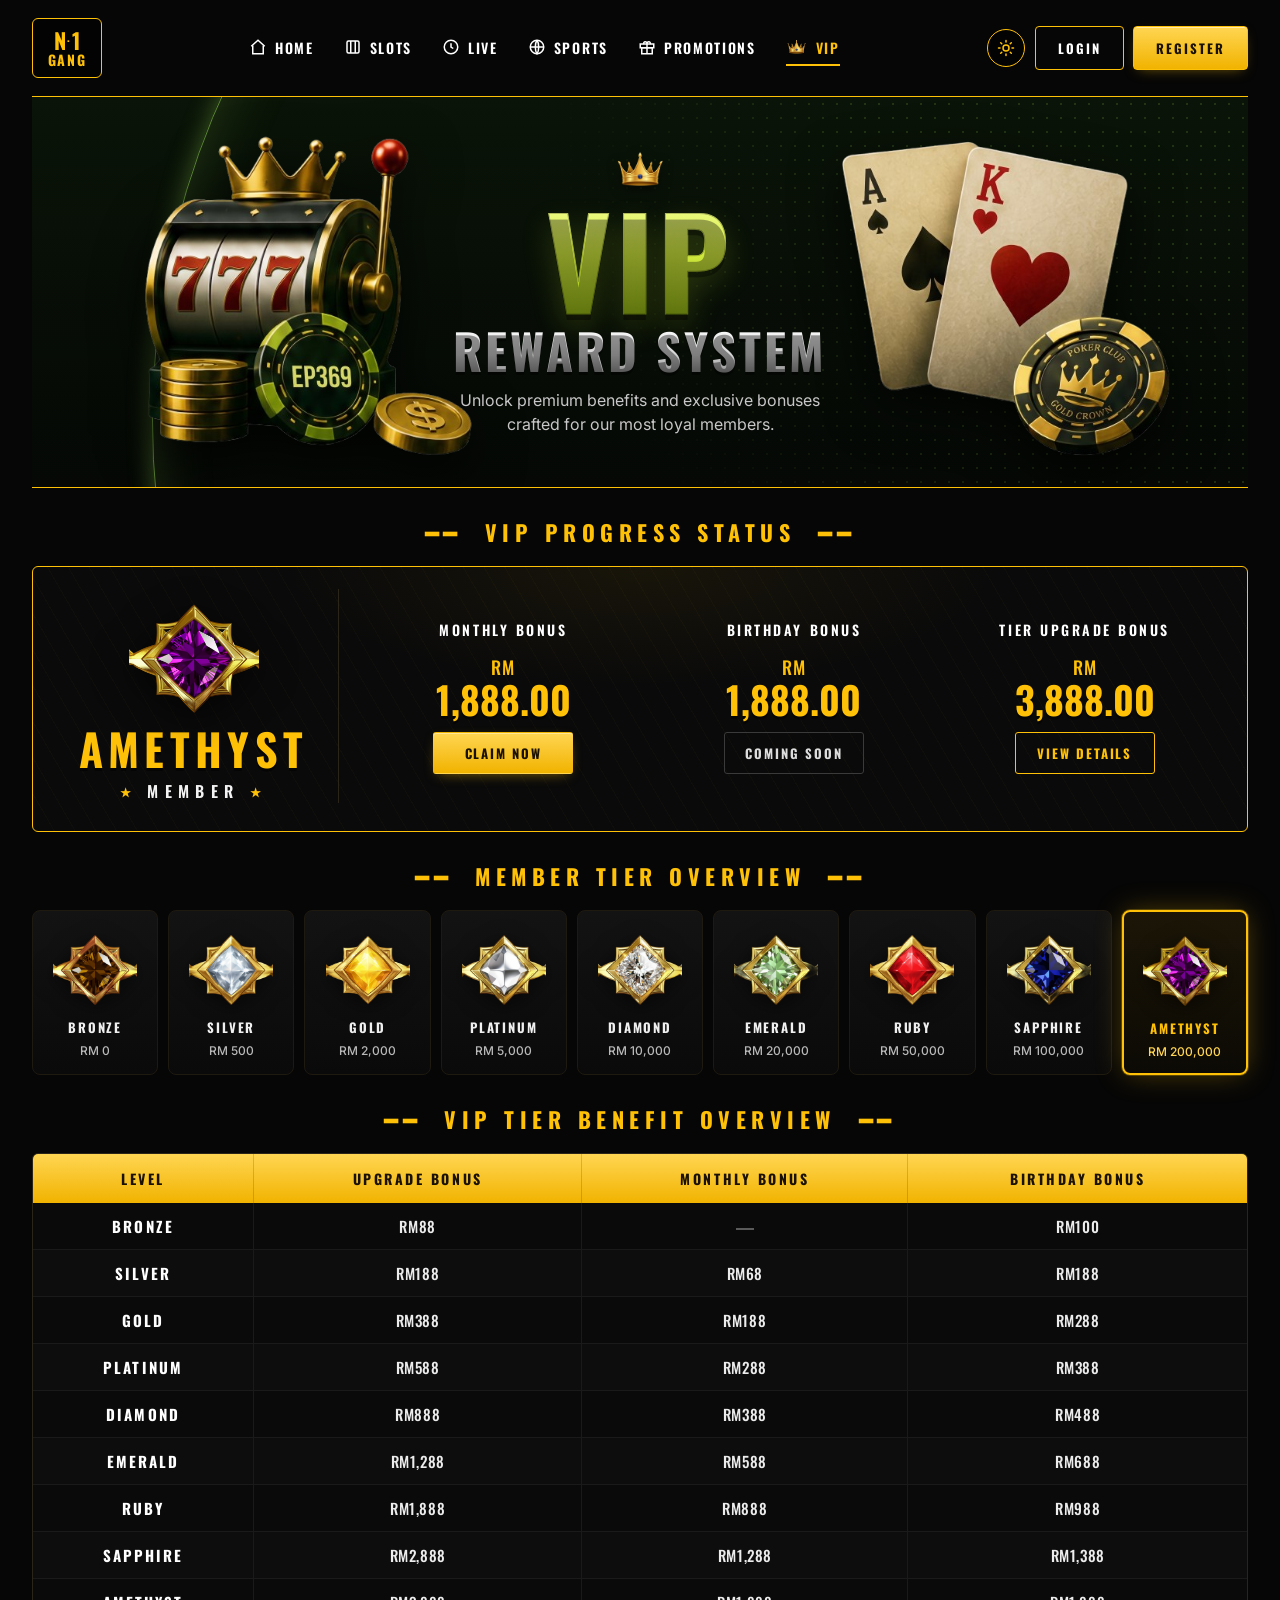
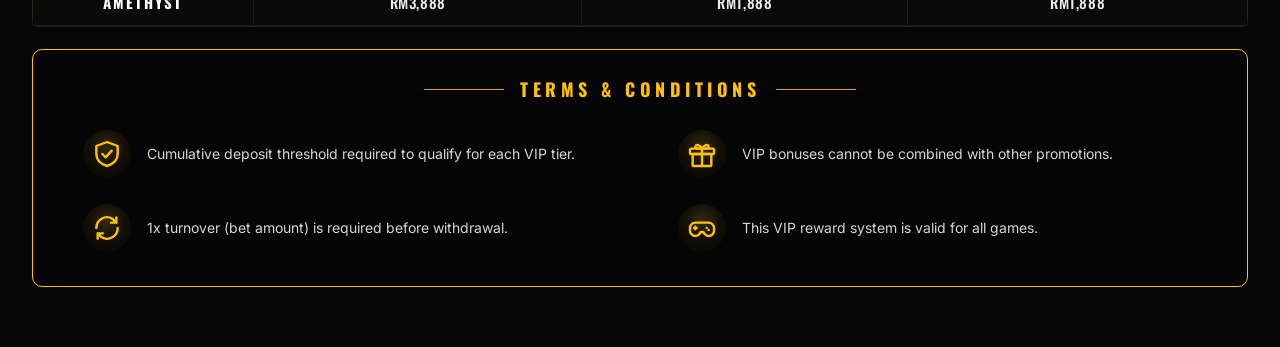
==== vip reward/VIP Reward v2.html @ 54c1431a "Add main wallet page with theme switcher and user interface - Created mainpage.html with structure f" ====
<!DOCTYPE html>
<html lang="en">

<head>
  <meta charset="UTF-8" />
  <meta name="viewport" content="width=device-width, initial-scale=1" />
  <title>N-1 GANG — VIP Reward System</title>
  <link rel="preconnect" href="https://fonts.googleapis.com" />
  <link rel="preconnect" href="https://fonts.gstatic.com" crossorigin />
  <link
    href="https://fonts.googleapis.com/css2?family=Oswald:wght@400;500;600;700&family=Inter:wght@400;500;600;700&family=Russo+One&display=swap"
    rel="stylesheet" />
  <link rel="stylesheet" href="style-v2.css" />
</head>

<body>
  <div class="wrap">

    <!-- ============== TOP BAR ============== -->
    <header class="topbar">
      <div class="logo">
        <div class="top">N<sup>.</sup>1</div>
        <div class="bot">GANG</div>
      </div>

      <nav class="nav">
        <a href="#"><svg viewBox="0 0 24 24" fill="none" stroke="currentColor" stroke-width="2">
            <path d="M3 11 L12 3 L21 11" />
            <path d="M5 10 V21 H19 V10" />
          </svg>HOME</a>
        <a href="#"><svg viewBox="0 0 24 24" fill="none" stroke="currentColor" stroke-width="2">
            <rect x="4" y="4" width="16" height="16" rx="2" />
            <path d="M9 4 V20 M15 4 V20" />
          </svg>SLOTS</a>
        <a href="#"><svg viewBox="0 0 24 24" fill="none" stroke="currentColor" stroke-width="2">
            <circle cx="12" cy="12" r="9" />
            <path d="M12 7 V12 L15 14" />
          </svg>LIVE</a>
        <a href="#"><svg viewBox="0 0 24 24" fill="none" stroke="currentColor" stroke-width="2">
            <circle cx="12" cy="12" r="9" />
            <path d="M3 12 H21 M12 3 C15 7 15 17 12 21 C9 17 9 7 12 3" />
          </svg>SPORTS</a>
        <a href="#"><svg viewBox="0 0 24 24" fill="none" stroke="currentColor" stroke-width="2">
            <rect x="3" y="8" width="18" height="5" />
            <rect x="5" y="13" width="14" height="8" />
            <path d="M12 8 V21 M8 8 C6 5 12 3 12 8 C12 3 18 5 16 8" />
          </svg>PROMOTIONS</a>
        <a href="#" class="active"><img class="nav-crown" src="assets/Crown.png" alt="" />VIP</a>
      </nav>

      <div class="top-actions">
        <button class="theme-toggle" id="themeToggle" aria-label="Toggle theme" title="Toggle theme">
          <svg class="icon-sun" viewBox="0 0 24 24" fill="none" stroke="currentColor" stroke-width="2"
            stroke-linecap="round" stroke-linejoin="round">
            <circle cx="12" cy="12" r="4" />
            <path
              d="M12 2v2M12 20v2M4.93 4.93l1.41 1.41M17.66 17.66l1.41 1.41M2 12h2M20 12h2M4.93 19.07l1.41-1.41M17.66 6.34l1.41-1.41" />
          </svg>
          <svg class="icon-moon" viewBox="0 0 24 24" fill="none" stroke="currentColor" stroke-width="2"
            stroke-linecap="round" stroke-linejoin="round">
            <path d="M21 12.79A9 9 0 1 1 11.21 3 7 7 0 0 0 21 12.79z" />
          </svg>
        </button>
        <button class="btn btn-outline">LOGIN</button>
        <button class="btn btn-primary">REGISTER</button>
      </div>
    </header>

    <!-- ============== HERO ============== -->
    <section class="hero">
      <div class="hero-inner">
        <!-- LEFT ART: slot machine -->
        <div class="hero-art-left">
          <img src="assets/BG-Cover.png" alt="Slot machine with crown, chips and coins" />
        </div>

        <!-- CENTER TITLE -->
        <div class="hero-center">
          <img class="crown-emblem" src="assets/Crown.png" alt="" />
          <div class="vip-title">
            <span class="vip">VIP</span>
            <span class="rs">REWARD&nbsp;SYSTEM</span>
          </div>
          <div class="tagline">Unlock premium benefits and exclusive bonuses<br />crafted for our most loyal members.
          </div>
        </div>

        <!-- RIGHT ART: playing cards + poker chip -->
        <div class="hero-art-right">
          <img src="assets/Cards.png" alt="Ace and King playing cards with poker chip" />
        </div>
      </div>
    </section>

    <!-- ============== VIP PROGRESS STATUS ============== -->
    <div class="section-banner">━━&nbsp; VIP PROGRESS STATUS &nbsp;━━</div>

    <section class="progress-panel">
      <div class="progress-grid">
        <div class="royal-block">
          <img class="rank-emblem" src="assets/ranks/rank/Amethyst.png" alt="Amethyst rank" />
          <div class="royal-text">AMETHYST</div>
          <div class="royal-sub">MEMBER</div>
        </div>

        <div class="bonuses">
          <div class="bonus">
            <div class="bonus-label">MONTHLY BONUS</div>
            <div class="bonus-rm">RM</div>
            <div class="bonus-amt">1,888.00</div>
            <button class="bonus-action primary" data-bonus="monthly">CLAIM NOW</button>
          </div>
          <div class="bonus">
            <div class="bonus-label">BIRTHDAY BONUS</div>
            <div class="bonus-rm">RM</div>
            <div class="bonus-amt">1,888.00</div>
            <button class="bonus-action ghost" data-bonus="birthday" disabled>COMING SOON</button>
          </div>
          <div class="bonus">
            <div class="bonus-label">TIER UPGRADE BONUS</div>
            <div class="bonus-rm">RM</div>
            <div class="bonus-amt">3,888.00</div>
            <button class="bonus-action outline" data-bonus="upgrade">VIEW DETAILS</button>
          </div>
        </div>
      </div>
    </section>

    <!-- ============== MEMBER TIER OVERVIEW ============== -->
    <div class="section-banner">━━&nbsp; MEMBER TIER OVERVIEW &nbsp;━━</div>

    <section class="tiers">
      <div class="tier">
        <div class="tier-media">
          <img class="rank-img" src="assets/ranks/rank/Bronze.png" alt="" />
          <img class="level-img" src="assets/ranks/vip-level-1.png" alt="" />
        </div>
        <div class="name">BRONZE</div>
        <div class="deposit">RM 0</div>
      </div>
      <div class="tier">
        <div class="tier-media">
          <img class="rank-img" src="assets/ranks/rank/Silver.png" alt="" />
          <img class="level-img" src="assets/ranks/vip-level-2.png" alt="" />
        </div>
        <div class="name">SILVER</div>
        <div class="deposit">RM 500</div>
      </div>
      <div class="tier">
        <div class="tier-media">
          <img class="rank-img" src="assets/ranks/rank/Gold.png" alt="" />
          <img class="level-img" src="assets/ranks/vip-level-3.png" alt="" />
        </div>
        <div class="name">GOLD</div>
        <div class="deposit">RM 2,000</div>
      </div>
      <div class="tier">
        <div class="tier-media">
          <img class="rank-img" src="assets/ranks/rank/Platinum.png" alt="" />
          <img class="level-img" src="assets/ranks/vip-level-4.png" alt="" />
        </div>
        <div class="name">PLATINUM</div>
        <div class="deposit">RM 5,000</div>
      </div>
      <div class="tier">
        <div class="tier-media">
          <img class="rank-img" src="assets/ranks/rank/Diamond.png" alt="" />
          <img class="level-img" src="assets/ranks/vip-level-5.png" alt="" />
        </div>
        <div class="name">DIAMOND</div>
        <div class="deposit">RM 10,000</div>
      </div>
      <div class="tier">
        <div class="tier-media">
          <img class="rank-img" src="assets/ranks/rank/Emarald.png" alt="" />
          <img class="level-img" src="assets/ranks/vip-level-6.png" alt="" />
        </div>
        <div class="name">EMERALD</div>
        <div class="deposit">RM 20,000</div>
      </div>
      <div class="tier">
        <div class="tier-media">
          <img class="rank-img" src="assets/ranks/rank/Ruby.png" alt="" />
          <img class="level-img" src="assets/ranks/vip-level-7.png" alt="" />
        </div>
        <div class="name">RUBY</div>
        <div class="deposit">RM 50,000</div>
      </div>
      <div class="tier">
        <div class="tier-media">
          <img class="rank-img" src="assets/ranks/rank/Sapphire.png" alt="" />
          <img class="level-img" src="assets/ranks/vip-level-8.png" alt="" />
        </div>
        <div class="name">SAPPHIRE</div>
        <div class="deposit">RM 100,000</div>
      </div>
      <div class="tier royal">
        <div class="tier-media">
          <img class="rank-img" src="assets/ranks/rank/Amethyst.png" alt="" />
          <img class="level-img" src="assets/ranks/vip-level-9.png" alt="" />
        </div>
        <div class="name">AMETHYST</div>
        <div class="deposit">RM 200,000</div>
      </div>
    </section>

    <!-- ============== TIER BENEFIT OVERVIEW ============== -->
    <div class="section-banner">━━&nbsp; VIP TIER BENEFIT OVERVIEW &nbsp;━━</div>

    <div class="table-wrap">
      <table class="benefit">
        <thead>
          <tr>
            <th>LEVEL</th>
            <th>UPGRADE BONUS</th>
            <th>MONTHLY BONUS</th>
            <th>BIRTHDAY BONUS</th>
          </tr>
        </thead>
        <tbody>
          <tr>
            <td class="lvl">BRONZE</td>
            <td>RM88</td>
            <td><span class="dash"></span></td>
            <td>RM100</td>
          </tr>
          <tr>
            <td class="lvl">SILVER</td>
            <td>RM188</td>
            <td>RM68</td>
            <td>RM188</td>
          </tr>
          <tr>
            <td class="lvl">GOLD</td>
            <td>RM388</td>
            <td>RM188</td>
            <td>RM288</td>
          </tr>
          <tr>
            <td class="lvl">PLATINUM</td>
            <td>RM588</td>
            <td>RM288</td>
            <td>RM388</td>
          </tr>
          <tr>
            <td class="lvl">DIAMOND</td>
            <td>RM888</td>
            <td>RM388</td>
            <td>RM488</td>
          </tr>
          <tr>
            <td class="lvl">EMERALD</td>
            <td>RM1,288</td>
            <td>RM588</td>
            <td>RM688</td>
          </tr>
          <tr>
            <td class="lvl">RUBY</td>
            <td>RM1,888</td>
            <td>RM888</td>
            <td>RM988</td>
          </tr>
          <tr>
            <td class="lvl">SAPPHIRE</td>
            <td>RM2,888</td>
            <td>RM1,288</td>
            <td>RM1,388</td>
          </tr>
          <tr class="royal">
            <td class="lvl">AMETHYST</td>
            <td>RM3,888</td>
            <td>RM1,888</td>
            <td>RM1,888</td>
          </tr>
        </tbody>
      </table>
    </div>

    <!-- ============== TERMS ============== -->
    <section class="terms">
      <div class="terms-title">
        <span class="terms-line"></span>
        <span class="terms-title-text">TERMS &amp; CONDITIONS</span>
        <span class="terms-line"></span>
      </div>
      <div class="terms-grid">
        <div class="term">
          <div class="term-icon">
            <svg viewBox="0 0 24 24" fill="none" stroke="currentColor" stroke-width="1.8" stroke-linecap="round"
              stroke-linejoin="round">
              <path d="M12 3 L20 6 V12 C20 16.5 16.5 19.5 12 21 C7.5 19.5 4 16.5 4 12 V6 Z" />
              <path d="M8.5 12 L11 14.5 L15.5 9.5" />
            </svg>
          </div>
          <div class="txt">Cumulative deposit threshold required to qualify for each VIP tier.</div>
        </div>
        <div class="term">
          <div class="term-icon">
            <svg viewBox="0 0 24 24" fill="none" stroke="currentColor" stroke-width="1.8" stroke-linecap="round"
              stroke-linejoin="round">
              <rect x="3" y="8" width="18" height="4" rx="1" />
              <rect x="5" y="12" width="14" height="9" rx="1" />
              <path d="M12 8 V21" />
              <path d="M12 8 C10.5 5 7.5 4.5 7 6.5 C6.7 8 9 8 12 8" />
              <path d="M12 8 C13.5 5 16.5 4.5 17 6.5 C17.3 8 15 8 12 8" />
            </svg>
          </div>
          <div class="txt">VIP bonuses cannot be combined with other promotions.</div>
        </div>
        <div class="term">
          <div class="term-icon">
            <svg viewBox="0 0 24 24" fill="none" stroke="currentColor" stroke-width="1.8" stroke-linecap="round"
              stroke-linejoin="round">
              <path d="M4 12 A8 8 0 0 1 16 5 L19 8 M19 4 V8 H15" />
              <path d="M20 12 A8 8 0 0 1 8 19 L5 16 M5 20 V16 H9" />
            </svg>
          </div>
          <div class="txt">1x turnover (bet amount) is required before withdrawal.</div>
        </div>
        <div class="term">
          <div class="term-icon">
            <svg viewBox="0 0 24 24" fill="none" stroke="currentColor" stroke-width="1.8" stroke-linecap="round"
              stroke-linejoin="round">
              <path
                d="M7 8 H17 A4 4 0 0 1 21 12 V14 A4 4 0 0 1 17 18 C15.5 18 14.6 17.3 14 16.5 L13 15 H11 L10 16.5 C9.4 17.3 8.5 18 7 18 A4 4 0 0 1 3 14 V12 A4 4 0 0 1 7 8 Z" />
              <path d="M7 11 V13 M6 12 H8" />
              <circle cx="15.5" cy="12" r="0.9" fill="currentColor" stroke="none" />
              <circle cx="17" cy="13.5" r="0.9" fill="currentColor" stroke="none" />
            </svg>
          </div>
          <div class="txt">This VIP reward system is valid for all games.</div>
        </div>
      </div>
    </section>

  </div>
  <script src="script-v2.js"></script>
</body>

</html>
---- vip reward/style-v2.css ----
:root {
  --bg: #060606;
  --bg-2: #0c0c0c;
  --panel: #0f0f0f;
  --panel-2: #141414;
  --line: #1d1d1d;
  --line-2: #2a2419;
  --muted: #9a9a9a;
  --muted-2: #cfcfcf;
  --text: #f3f3f3;
  --gold: #ffc107;
  --gold-2: #f1b300;
  --gold-deep: #b87b00;
  --gold-soft: #ffd552;
}

* {
  box-sizing: border-box;
}
html,
body {
  margin: 0;
  padding: 0;
  background: var(--bg);
}
body {
  color: var(--text);
  font-family: "Inter", system-ui, sans-serif;
  min-height: 100vh;
}
.wrap {
  max-width: 100%;
  margin: 0 auto;
  padding: 18px 32px 60px;
}

/* ===================== TOP BAR ===================== */
.topbar {
  display: flex;
  align-items: center;
  justify-content: space-between;
  gap: 18px;
  padding-bottom: 18px;
  border-bottom: 1px solid var(--gold);
}
.logo {
  width: 70px;
  height: 60px;
  border: 1.5px solid var(--gold);
  border-radius: 6px;
  display: flex;
  align-items: center;
  justify-content: center;
  flex-direction: column;
  font-family: "Oswald", sans-serif;
  color: var(--gold);
  font-weight: 700;
  line-height: 1;
  background: rgba(0, 0, 0, 0.5);
}
.logo .top {
  font-size: 22px;
  letter-spacing: 0.02em;
}
.logo .top sup {
  font-size: 11px;
  vertical-align: super;
  margin: 0 1px;
  color: var(--gold);
}
.logo .bot {
  font-size: 14px;
  letter-spacing: 0.12em;
  margin-top: 2px;
}

.nav {
  display: flex;
  gap: 30px;
  align-items: center;
  flex: 1;
  justify-content: center;
}
.nav a {
  display: flex;
  align-items: center;
  gap: 8px;
  color: #fff;
  font-family: "Oswald", sans-serif;
  font-weight: 600;
  font-size: 14px;
  letter-spacing: 0.12em;
  text-decoration: none;
  padding: 6px 0;
  border-bottom: 2px solid transparent;
  transition:
    color 0.15s ease,
    border-color 0.15s ease;
}
.nav a:hover {
  color: var(--gold);
}
.nav a.active {
  color: var(--gold);
  border-bottom-color: var(--gold);
}
.nav a svg {
  width: 18px;
  height: 18px;
}
.nav a .nav-crown {
  width: 22px;
  height: 18px;
  object-fit: contain;
  display: block;
}

.top-actions {
  display: flex;
  gap: 10px;
  align-items: center;
}

/* ===================== THEME TOGGLE ===================== */
.theme-toggle {
  width: 38px;
  height: 38px;
  border-radius: 50%;
  border: 1.5px solid var(--gold);
  background: rgba(0, 0, 0, 0.5);
  color: var(--gold);
  display: inline-flex;
  align-items: center;
  justify-content: center;
  cursor: pointer;
  padding: 0;
  transition:
    background 0.15s ease,
    color 0.15s ease,
    transform 0.15s ease,
    border-color 0.15s ease;
}
.theme-toggle:hover {
  transform: translateY(-1px);
  background: rgba(255, 193, 7, 0.08);
}
.theme-toggle svg {
  width: 18px;
  height: 18px;
  display: block;
}
.theme-toggle .icon-sun {
  display: block;
}
.theme-toggle .icon-moon {
  display: none;
}
[data-theme="light"] .theme-toggle .icon-sun {
  display: none;
}
[data-theme="light"] .theme-toggle .icon-moon {
  display: block;
}
.btn {
  font-family: "Oswald", sans-serif;
  font-weight: 700;
  font-size: 13px;
  letter-spacing: 0.15em;
  padding: 11px 22px;
  border-radius: 4px;
  cursor: pointer;
  border: 1.5px solid var(--gold);
  transition:
    transform 0.15s ease,
    background 0.15s ease;
}
.btn-outline {
  background: transparent;
  color: #fff;
}
.btn-outline:hover {
  background: rgba(255, 193, 7, 0.08);
}
.btn-primary {
  background: linear-gradient(180deg, #ffd552 0%, #f1b300 100%);
  color: #1a1100;
  box-shadow:
    0 4px 14px -6px rgba(255, 193, 7, 0.5),
    inset 0 1px 0 rgba(255, 255, 255, 0.5);
}
.btn-primary:hover {
  transform: translateY(-1px);
}

/* ===================== HERO ===================== */
.hero {
  --art-w: 410px;
  --art-h: 370px;
  --art-shift: 40px;
  position: relative;
  margin-top: 0;
  padding: 10px 30px;
  background: linear-gradient(180deg, #0a1408 0%, #050805 100%);
  border-bottom: 1px solid var(--gold);
  overflow: hidden;
  text-align: center;
}
/* Dot pattern in top-right */
.hero::before {
  content: "";
  position: absolute;
  inset: 0;
  pointer-events: none;
  background: radial-gradient(
      circle,
      rgba(160, 220, 90, 0.22) 1px,
      transparent 1.5px
    )
    0 0/14px 14px;
  -webkit-mask: radial-gradient(
    circle at 100% 0%,
    #000 0%,
    #000 30%,
    transparent 55%
  );
  mask: radial-gradient(circle at 100% 0%, #000 0%, #000 30%, transparent 55%);
  opacity: 0.75;
  z-index: 1;
}
/* Glowing curved arc in top-right */
.hero::after {
  content: "";
  position: absolute;
  pointer-events: none;
  top: -120%;
  right: -40%;
  width: 130%;
  aspect-ratio: 1 / 1;
  border-radius: 50%;
  border: 1.5px solid rgba(160, 230, 90, 0.55);
  box-shadow:
    0 0 24px rgba(160, 230, 90, 0.35),
    inset 0 0 60px rgba(160, 230, 90, 0.18);
  z-index: 1;
}

.hero-inner {
  position: relative;
  z-index: 2;
  display: grid;
  grid-template-columns: var(--art-w) auto var(--art-w);
  justify-content: center;
  align-items: center;
  gap: 0;
  min-height: var(--art-h);
}
.hero-art-left,
.hero-art-right {
  position: relative;
  height: var(--art-h);
  display: flex;
  align-items: center;
}
.hero-art-left {
  justify-content: flex-end;
}
.hero-art-right {
  justify-content: flex-start;
}
.hero-art-left img,
.hero-art-right img {
  width: var(--art-w);
  height: var(--art-h);
  object-fit: contain;
  filter: drop-shadow(0 18px 26px rgba(0, 0, 0, 0.7));
}
.hero-art-left img {
  object-position: right center;
  transform: translateX(var(--art-shift));
}
.hero-art-right img {
  object-position: left center;
  transform: translateX(calc(-1 * var(--art-shift)));
}

.hero-center {
  text-align: center;
  position: relative;
  padding: 0 8px;
  z-index: 3;
}
.crown-emblem {
  width: 52px;
  height: 44px;
  margin: 0 auto 4px;
  display: block;
  object-fit: contain;
  filter: drop-shadow(0 3px 6px rgba(0, 0, 0, 0.55));
}
.vip-title {
  display: block;
  line-height: 1;
}
.vip-title .vip {
  font-family: "Oswald", sans-serif;
  font-weight: 700;
  font-size: 124px;
  letter-spacing: 0.04em;
  background: linear-gradient(180deg, #f6ff9a 0%, #d8ee44 45%, #8aac10 100%);
  -webkit-background-clip: text;
  background-clip: text;
  color: transparent;
  -webkit-text-stroke: 1px rgba(0, 0, 0, 0.25);
  text-shadow:
    0 6px 0 rgba(0, 0, 0, 0.35),
    0 12px 30px rgba(180, 220, 40, 0.22);
  display: inline-block;
}
.vip-title .rs {
  display: block;
  margin-top: 6px;
  font-family: "Oswald", sans-serif;
  font-weight: 700;
  font-size: 49px;
  letter-spacing: 0.06em;
  background: linear-gradient(180deg, #ffffff 0%, #d2d2d2 60%, #8a8a8a 100%);
  -webkit-background-clip: text;
  background-clip: text;
  color: transparent;
  text-shadow: 0 3px 0 rgba(0, 0, 0, 0.4);
  white-space: nowrap;
}
.tagline {
  margin-top: 14px;
  font-family: "Inter", sans-serif;
  font-weight: 400;
  font-size: 16px;
  color: #d9d9d9;
  line-height: 1.45;
  max-width: 480px;
  margin-left: auto;
  margin-right: auto;
}

/* ===================== SECTION HEAD ===================== */
.section-banner {
  text-align: center;
  margin: 28px 0 18px;
  font-family: "Oswald", sans-serif;
  font-weight: 700;
  font-size: 22px;
  letter-spacing: 0.25em;
  color: var(--gold);
}

/* ===================== PROGRESS PANEL ===================== */
.progress-panel {
  border: 1px solid var(--gold);
  border-radius: 6px;
  background:
    radial-gradient(
      600px 200px at 50% 0%,
      rgba(255, 193, 7, 0.06) 0%,
      transparent 60%
    ),
    repeating-linear-gradient(
      60deg,
      rgba(255, 193, 7, 0.025) 0 1px,
      transparent 1px 18px
    ),
    #0a0a0a;
  padding: 22px 26px 28px;
}
.progress-grid {
  display: grid;
  grid-template-columns: 280px 1fr;
  gap: 28px;
  align-items: center;
}
.royal-block {
  text-align: center;
  border-right: 1px solid #2a2419;
  padding-right: 10px;
}
.crown-svg {
  width: 70px;
  height: 60px;
  margin: 0 auto;
  display: block;
  object-fit: contain;
  filter: drop-shadow(0 4px 8px rgba(0, 0, 0, 0.55));
}
.rank-emblem {
  width: 130px;
  height: 130px;
  margin: 0 auto;
  display: block;
  object-fit: contain;
  filter: drop-shadow(0 8px 18px rgba(0, 0, 0, 0.65));
  transform-origin: center bottom;
  animation: crownHover 5s ease-in-out infinite;
  transition: transform 0.35s cubic-bezier(0.2, 1.4, 0.3, 1), filter 0.35s ease;
}
.royal-block:hover .rank-emblem {
  transform: translateY(-4px) scale(1.05) rotate(-3deg);
  filter: drop-shadow(0 14px 24px rgba(0, 0, 0, 0.75));
}
.royal-text {
  font-family: "Oswald", sans-serif;
  font-weight: 700;
  font-size: 44px;
  letter-spacing: 0.12em;
  color: var(--gold);
  line-height: 1;
  margin-top: 8px;
  text-shadow: 0 3px 0 rgba(0, 0, 0, 0.5);
}
.royal-sub {
  margin-top: 8px;
  display: flex;
  align-items: center;
  justify-content: center;
  gap: 10px;
  font-family: "Oswald", sans-serif;
  font-weight: 600;
  font-size: 16px;
  letter-spacing: 0.4em;
  color: #f3f3f3;
}
.royal-sub::before,
.royal-sub::after {
  content: "★";
  color: var(--gold);
  font-size: 12px;
}

.bonuses {
  display: grid;
  grid-template-columns: repeat(3, 1fr);
  gap: 18px;
}
.bonus {
  text-align: center;
  padding: 6px 8px;
}
.bonus-label {
  font-family: "Oswald", sans-serif;
  font-weight: 600;
  font-size: 14px;
  letter-spacing: 0.18em;
  color: #ffffff;
}
.bonus-rm {
  margin-top: 14px;
  font-family: "Oswald", sans-serif;
  font-weight: 500;
  font-size: 18px;
  color: var(--gold);
  letter-spacing: 0.05em;
}
.bonus-amt {
  font-family: "Oswald", sans-serif;
  font-weight: 700;
  font-size: 38px;
  color: var(--gold);
  line-height: 1;
  text-shadow: 0 3px 0 rgba(0, 0, 0, 0.5);
}
.bonus-action {
  margin-top: 14px;
  display: inline-block;
  padding: 10px 20px;
  font-family: "Oswald", sans-serif;
  font-weight: 700;
  font-size: 13px;
  letter-spacing: 0.15em;
  border-radius: 3px;
  border: 1px solid transparent;
  cursor: pointer;
  min-width: 140px;
  transition:
    transform 0.15s ease,
    background 0.15s ease,
    color 0.15s ease;
}
.bonus-action.primary {
  background: linear-gradient(180deg, #ffd552 0%, #f1b300 100%);
  color: #1a1100;
  box-shadow:
    0 4px 14px -6px rgba(255, 193, 7, 0.6),
    inset 0 1px 0 rgba(255, 255, 255, 0.4);
}
.bonus-action.primary:hover {
  transform: translateY(-1px);
}
.bonus-action.ghost {
  background: transparent;
  color: #ddd;
  border-color: #3a3a3a;
  cursor: not-allowed;
}
.bonus-action.outline {
  background: transparent;
  color: var(--gold);
  border-color: var(--gold);
}
.bonus-action.outline:hover {
  background: rgba(255, 193, 7, 0.08);
}
.bonus-action.claimed {
  background: #1a1a1a;
  color: #6a6a6a;
  border-color: #2a2a2a;
  cursor: default;
  box-shadow: none;
}

/* ===================== TIER OVERVIEW ===================== */
.tiers {
  display: grid;
  grid-template-columns: repeat(9, 1fr);
  gap: 10px;
}
.tier {
  background: linear-gradient(180deg, #131313 0%, #0a0a0a 100%);
  border: 1px solid #1f1a10;
  border-radius: 8px;
  padding: 14px 6px 14px;
  text-align: center;
  transition:
    transform 0.15s ease,
    box-shadow 0.15s ease,
    border-color 0.15s ease;
  cursor: pointer;
}
.tier:hover {
  transform: translateY(-2px);
  border-color: #3a2f15;
}
.tier .medal {
  width: 64px;
  height: 64px;
  margin: 0 auto 10px;
  border-radius: 50%;
  display: flex;
  align-items: center;
  justify-content: center;
  position: relative;
  background: radial-gradient(circle at 50% 35%, #2a2a2a 0%, #0a0a0a 80%);
  border: 2px solid #3a3a3a;
}
.tier .medal svg {
  width: 38px;
  height: 38px;
}
.tier .tier-media {
  position: relative;
  width: 84px;
  height: 84px;
  margin: 0 auto 8px;
  overflow: visible;
  z-index: 1;
}
.tier .tier-media .rank-img,
.tier .tier-media .level-img {
  position: absolute;
  inset: 0;
  width: 100%;
  height: 100%;
  display: block;
  object-fit: contain;
  transform-origin: center center;
  will-change: transform, opacity, filter;
}
.tier .tier-media .rank-img {
  filter: drop-shadow(0 4px 10px rgba(0, 0, 0, 0.55));
  transition:
    opacity 0.35s ease,
    transform 0.55s cubic-bezier(0.6, -0.4, 0.4, 1),
    filter 0.35s ease;
  opacity: 1;
  transform: scale(1) rotate(0deg);
}
.tier .tier-media .level-img {
  filter:
    drop-shadow(0 10px 22px rgba(0, 0, 0, 0.6))
    drop-shadow(0 0 0 rgba(255, 200, 60, 0));
  transition:
    opacity 0.5s ease,
    transform 0.7s cubic-bezier(0.34, 1.56, 0.64, 1),
    filter 0.5s ease;
  opacity: 0;
  transform: scale(0.3) rotate(-180deg);
  pointer-events: none;
}
.tier:hover {
  z-index: 5;
}
.tier:hover .tier-media {
  z-index: 5;
}
.tier:hover .tier-media .rank-img {
  opacity: 0;
  transform: scale(0.4) rotate(180deg);
  transition:
    opacity 0.3s ease,
    transform 0.5s cubic-bezier(0.6, -0.4, 0.4, 1);
}
.tier:hover .tier-media .level-img {
  opacity: 1;
  transform: scale(1.65) rotate(0deg);
  filter:
    drop-shadow(0 16px 28px rgba(0, 0, 0, 0.7))
    drop-shadow(0 0 24px rgba(255, 200, 60, 0.45));
  animation: levelImgFloat 2.4s ease-in-out 0.55s infinite;
}
.tier.royal:hover .tier-media .level-img {
  filter:
    drop-shadow(0 16px 28px rgba(0, 0, 0, 0.7))
    drop-shadow(0 0 30px rgba(255, 193, 7, 0.7));
}
@keyframes levelImgFloat {
  0%, 100% { transform: scale(1.65) rotate(-2deg) translateY(0); }
  50%      { transform: scale(1.7)  rotate(2deg)  translateY(-6px); }
}
.tier .name {
  font-family: "Oswald", sans-serif;
  font-weight: 700;
  font-size: 13px;
  letter-spacing: 0.14em;
  color: #f0f0f0;
}
.tier .deposit {
  margin-top: 6px;
  font-family: "Inter", sans-serif;
  font-weight: 500;
  font-size: 12px;
  color: #b8b8b8;
}
/* medal palettes */
.medal-regular {
  background: radial-gradient(circle at 50% 35%, #4a4a4a 0%, #1a1a1a 80%);
  border-color: #5a5a5a;
}
.medal-bronze {
  background: radial-gradient(circle at 50% 35%, #b77a3a 0%, #4a2a10 80%);
  border-color: #8a5a2a;
}
.medal-silver {
  background: radial-gradient(circle at 50% 35%, #d0d0d0 0%, #5a5a5a 80%);
  border-color: #aaa;
}
.medal-gold {
  background: radial-gradient(circle at 50% 35%, #ffd552 0%, #8a5a00 80%);
  border-color: #ffc107;
}
.medal-plat {
  background: radial-gradient(circle at 50% 35%, #5a6a7a 0%, #1a2a3a 80%);
  border-color: #6a7a8a;
}
.medal-diamond {
  background: radial-gradient(circle at 50% 35%, #4a6fb0 0%, #0a1a3a 80%);
  border-color: #2a4a8a;
}
.medal-elite {
  background: radial-gradient(circle at 50% 35%, #6a3a8a 0%, #2a0a4a 80%);
  border-color: #4a1a6a;
}
.medal-master {
  background: radial-gradient(circle at 50% 35%, #b04020 0%, #4a0a00 80%);
  border-color: #8a2010;
}
.medal-royal {
  background: radial-gradient(circle at 50% 35%, #ffd552 0%, #8a5a00 80%);
  border-color: var(--gold);
  box-shadow:
    0 0 0 2px rgba(255, 193, 7, 0.15),
    0 0 24px rgba(255, 193, 7, 0.4);
}
.tier.royal {
  border: 2px solid var(--gold);
  box-shadow:
    0 0 0 1px rgba(255, 193, 7, 0.25),
    0 0 30px -4px rgba(255, 193, 7, 0.35);
  background: linear-gradient(180deg, #1c1607 0%, #0c0a05 100%);
}
.tier.royal .name {
  color: var(--gold);
}
.tier.royal .deposit {
  color: var(--gold-soft);
}

/* ===================== TABLE ===================== */
.table-wrap {
  margin-top: 6px;
  border: 1px solid #2a2419;
  border-radius: 6px;
  overflow: hidden;
}
table.benefit {
  width: 100%;
  border-collapse: collapse;
  font-family: "Inter", sans-serif;
}
table.benefit thead th {
  background: linear-gradient(180deg, #ffd552 0%, #f1b300 100%);
  color: #1a1100;
  font-family: "Oswald", sans-serif;
  font-weight: 700;
  font-size: 14px;
  letter-spacing: 0.18em;
  text-align: center;
  padding: 14px 10px;
  border-right: 1px solid rgba(0, 0, 0, 0.15);
}
table.benefit thead th:last-child {
  border-right: none;
}
table.benefit tbody td {
  text-align: center;
  padding: 12px 10px;
  border-bottom: 1px solid #1a1a1a;
  border-right: 1px solid #1a1a1a;
  font-family: "Oswald", sans-serif;
  font-weight: 500;
  font-size: 15px;
  color: #ececec;
  letter-spacing: 0.04em;
  background: #0a0a0a;
}
table.benefit tbody td:last-child {
  border-right: none;
}
table.benefit tbody tr:nth-child(even) td {
  background: #0d0d0d;
}
table.benefit tbody tr:hover td {
  background: linear-gradient(180deg, #ffd552 0%, #f1b300 100%);
  color: #1a1100;
  font-weight: 700;
  border-color: rgba(0, 0, 0, 0.15);
}
table.benefit tbody td.lvl {
  font-weight: 700;
  color: #fff;
  letter-spacing: 0.14em;
}
.dash {
  display: inline-block;
  width: 18px;
  height: 2px;
  background: #5a5a5a;
  vertical-align: middle;
}

/* ===================== TERMS ===================== */
.terms {
  margin-top: 22px;
  border: 1.5px solid var(--gold);
  border-radius: 10px;
  padding: 26px 40px 30px;
  background: #050505;
  position: relative;
}
.terms-title {
  display: flex;
  align-items: center;
  justify-content: center;
  gap: 16px;
  font-family: "Oswald", sans-serif;
  font-weight: 700;
  font-size: 18px;
  letter-spacing: 0.25em;
  color: var(--gold);
  margin: 0 0 24px;
}
.terms-title .terms-line {
  flex: 0 0 auto;
  width: 80px;
  height: 1px;
  background: var(--gold);
  opacity: 0.85;
}
.terms-title .terms-title-text {
  display: inline-block;
}
.terms-grid {
  display: grid;
  grid-template-columns: 1fr 1fr;
  column-gap: 56px;
  row-gap: 18px;
}
.term {
  width: min(100%, 520px);
  display: grid;
  grid-template-columns: 48px minmax(0, 1fr);
  gap: 16px;
  align-items: center;
  justify-self: center;
  padding: 4px 0;
}
.term-icon {
  flex: 0 0 48px;
  width: 48px;
  height: 48px;
  display: flex;
  align-items: center;
  justify-content: center;
  color: var(--gold);
  border-radius: 999px;
  background: radial-gradient(
    circle at 50% 35%,
    rgba(255, 213, 82, 0.18) 0%,
    rgba(255, 193, 7, 0.06) 45%,
    rgba(0, 0, 0, 0) 100%
  );
}
.term-icon svg {
  width: 32px;
  height: 32px;
  fill: none;
  stroke: var(--gold);
  stroke-width: 1.8;
}
.term .txt {
  font-family: "Inter", sans-serif;
  font-size: 14px;
  line-height: 1.45;
  color: #d6d6d6;
  flex: 1;
}

/* ====================================================
   RESPONSIVE — tablet, mobile, small mobile (iPhone SE)
   ==================================================== */

/* Tablet landscape */
@media (max-width: 1024px) {
  .wrap {
    padding: 16px 18px 56px;
  }
  .nav {
    gap: 18px;
  }
  .nav a {
    font-size: 13px;
    letter-spacing: 0.08em;
  }
  .nav a svg {
    width: 16px;
    height: 16px;
  }
  .hero {
    --art-w: 280px;
    --art-h: 280px;
    --art-shift: 26px;
    padding: 10px 24px;
  }
  .crown-emblem {
    width: 42px;
    height: 28px;
  }
  .vip-title .vip {
    font-size: 108px;
  }
  .vip-title .rs {
    font-size: 42px;
    letter-spacing: 0.06em;
  }
  .tagline {
    font-size: 15px;
  }
  .progress-grid {
    grid-template-columns: 240px 1fr;
    gap: 22px;
  }
  .bonus-amt {
    font-size: 32px;
  }
}

/* Tablet portrait / large phones */
@media (max-width: 820px) {
  .wrap {
    padding: 14px 16px 50px;
  }

  .topbar {
    flex-wrap: wrap;
    gap: 12px;
    row-gap: 14px;
    justify-content: space-between;
    padding-bottom: 14px;
  }
  .nav {
    order: 3;
    flex: 1 1 100%;
    justify-content: center;
    gap: 14px;
    flex-wrap: wrap;
  }
  .nav a {
    font-size: 12px;
    letter-spacing: 0.06em;
    padding: 4px 0;
  }
  .nav a svg {
    width: 15px;
    height: 15px;
  }
  .top-actions {
    gap: 8px;
  }
  .btn {
    padding: 9px 16px;
    font-size: 12px;
    letter-spacing: 0.1em;
  }

  .hero {
    --art-w: 220px;
    --art-h: 220px;
    --art-shift: 0px;
    padding: 20px 14px;
  }
  .hero-inner {
    display: flex;
    flex-direction: column;
    gap: 16px;
    min-height: 0;
  }
  .hero-art-left,
  .hero-art-right {
    height: var(--art-h);
    width: var(--art-w);
    justify-content: center;
  }
  .hero-art-left img,
  .hero-art-right img {
    transform: none;
  }
  .hero-art-right {
    display: none;
  }
  .hero-center {
    max-width: 100%;
    width: 100%;
  }
  .crown-emblem {
    width: 40px;
    height: 26px;
  }
  .vip-title .vip {
    font-size: 92px;
  }
  .vip-title .rs {
    font-size: 32px;
    letter-spacing: 0.05em;
  }
  .tagline {
    font-size: 15px;
    max-width: 460px;
    margin-top: 12px;
  }

  .section-banner {
    font-size: 18px;
    letter-spacing: 0.22em;
    margin: 22px 0 14px;
  }

  .progress-panel {
    padding: 20px 18px;
  }
  .progress-grid {
    grid-template-columns: 1fr;
    gap: 20px;
  }
  .royal-block {
    border-right: none;
    border-bottom: 1px solid #2a2419;
    padding: 0 0 16px;
  }
  .royal-text {
    font-size: 36px;
  }
  .bonuses {
    gap: 14px;
  }
  .bonus-amt {
    font-size: 30px;
  }
  .bonus-action {
    min-width: 0;
    width: 100%;
    padding: 10px 12px;
  }

  .tiers {
    grid-template-columns: repeat(3, 1fr);
    gap: 10px;
  }
  .tier {
    padding: 14px 8px;
  }
  .tier .medal {
    width: 60px;
    height: 60px;
  }
  .tier .medal svg {
    width: 34px;
    height: 34px;
  }
  .tier .tier-media {
    width: 72px;
    height: 72px;
  }

  .table-wrap {
    overflow-x: auto;
    -webkit-overflow-scrolling: touch;
  }
  table.benefit {
    min-width: 540px;
  }

  .terms {
    padding: 20px 18px;
  }
  .terms-grid {
    grid-template-columns: 1fr;
    gap: 12px 0;
  }
  .term {
    width: 100%;
  }
}

/* Phones */
@media (max-width: 560px) {
  .wrap {
    padding: 12px 12px 44px;
  }
  .topbar {
    gap: 10px;
    padding-bottom: 12px;
  }
  .logo {
    width: 56px;
    height: 50px;
  }
  .logo .top {
    font-size: 18px;
  }
  .logo .bot {
    font-size: 11px;
    letter-spacing: 0.1em;
  }
  .top-actions {
    gap: 6px;
  }
  .btn {
    padding: 8px 12px;
    font-size: 11px;
    letter-spacing: 0.08em;
  }

  .nav {
    gap: 10px;
  }
  .nav a {
    font-size: 11px;
    gap: 4px;
  }
  .nav a svg {
    width: 13px;
    height: 13px;
  }

  .hero {
    --art-w: 200px;
    --art-h: 200px;
    padding: 18px 10px;
  }
  .hero-art-left {
    width: var(--art-w);
    height: var(--art-h);
  }
  .crown-emblem {
    width: 36px;
    height: 24px;
  }
  .vip-title .vip {
    font-size: 72px;
  }
  .vip-title .rs {
    font-size: 26px;
    letter-spacing: 0.04em;
    white-space: normal;
  }
  .tagline {
    font-size: 14px;
    margin-top: 10px;
  }

  .section-banner {
    font-size: 15px;
    letter-spacing: 0.16em;
  }

  .progress-panel {
    padding: 18px 14px;
  }
  .royal-text {
    font-size: 30px;
    letter-spacing: 0.1em;
  }
  .royal-sub {
    font-size: 14px;
    letter-spacing: 0.32em;
  }
  .crown-svg {
    width: 60px;
    height: 48px;
  }
  .rank-emblem {
    width: 110px;
    height: 110px;
  }
  .bonuses {
    grid-template-columns: 1fr;
    gap: 18px;
  }
  .bonus {
    padding: 10px 4px;
  }
  .bonus-amt {
    font-size: 32px;
  }
  .bonus-rm {
    font-size: 16px;
    margin-top: 10px;
  }
  .bonus-action {
    padding: 10px 14px;
    font-size: 12px;
  }

  .tiers {
    grid-template-columns: repeat(2, 1fr);
    gap: 8px;
  }
  .tier {
    padding: 12px 6px;
  }
  .tier .medal {
    width: 54px;
    height: 54px;
    margin-bottom: 8px;
  }
  .tier .medal svg {
    width: 30px;
    height: 30px;
  }
  .tier .tier-media {
    width: 64px;
    height: 64px;
    margin-bottom: 6px;
  }
  .tier .name {
    font-size: 12px;
    letter-spacing: 0.1em;
  }
  .tier .deposit {
    font-size: 11px;
  }

  table.benefit {
    min-width: 480px;
  }
  table.benefit thead th {
    padding: 12px 8px;
    font-size: 12px;
    letter-spacing: 0.12em;
  }
  table.benefit tbody td {
    padding: 10px 8px;
    font-size: 13px;
  }

  .terms {
    padding: 20px 16px;
  }
  .terms-title {
    font-size: 15px;
    letter-spacing: 0.16em;
    margin-bottom: 16px;
  }
  .terms-title .terms-line {
    width: 36px;
  }
  .term {
    gap: 12px;
  }
  .term-icon {
    flex: 0 0 44px;
    width: 44px;
    height: 44px;
  }
  .term-icon svg {
    width: 26px;
    height: 26px;
  }
  .term .txt {
    font-size: 13px;
  }
}

/* Small mobile — iPhone SE (375px) and below */
@media (max-width: 400px) {
  .wrap {
    padding: 10px 10px 36px;
  }

  .topbar {
    row-gap: 10px;
  }
  .logo {
    width: 50px;
    height: 44px;
  }
  .logo .top {
    font-size: 16px;
  }
  .logo .bot {
    font-size: 10px;
  }
  .btn {
    padding: 7px 10px;
    font-size: 10px;
    letter-spacing: 0.06em;
  }
  .nav {
    gap: 8px;
  }
  .nav a {
    font-size: 10px;
    letter-spacing: 0.04em;
  }
  .nav a svg {
    width: 12px;
    height: 12px;
  }

  .hero {
    --art-w: 170px;
    --art-h: 170px;
    padding: 14px 8px;
  }
  .hero-art-left {
    width: var(--art-w);
    height: var(--art-h);
  }
  .crown-emblem {
    width: 30px;
    height: 20px;
  }
  .vip-title .vip {
    font-size: 58px;
  }
  .vip-title .rs {
    font-size: 22px;
    letter-spacing: 0.03em;
  }
  .tagline {
    font-size: 12px;
    line-height: 1.4;
    margin-top: 10px;
  }

  .section-banner {
    font-size: 13px;
    letter-spacing: 0.12em;
    margin: 18px 0 12px;
  }

  .progress-panel {
    padding: 14px 12px;
  }
  .royal-text {
    font-size: 26px;
  }
  .royal-sub {
    font-size: 12px;
    letter-spacing: 0.26em;
  }
  .bonus-amt {
    font-size: 28px;
  }
  .bonus-rm {
    font-size: 14px;
  }
  .bonus-label {
    font-size: 12px;
    letter-spacing: 0.14em;
  }
  .bonus-action {
    font-size: 11px;
    padding: 9px 10px;
    letter-spacing: 0.1em;
  }

  .tier {
    padding: 10px 4px;
  }
  .tier .medal {
    width: 48px;
    height: 48px;
  }
  .tier .medal svg {
    width: 26px;
    height: 26px;
  }
  .tier .tier-media {
    width: 54px;
    height: 54px;
    margin-bottom: 4px;
  }
  .tier .name {
    font-size: 11px;
    letter-spacing: 0.08em;
  }

  table.benefit {
    min-width: 420px;
  }
  table.benefit thead th {
    padding: 10px 6px;
    font-size: 10px;
    letter-spacing: 0.08em;
  }
  table.benefit tbody td {
    padding: 9px 6px;
    font-size: 12px;
  }
  table.benefit tbody td.lvl {
    letter-spacing: 0.08em;
  }

  .terms {
    padding: 16px 12px;
  }
  .terms-title {
    font-size: 13px;
    letter-spacing: 0.12em;
    gap: 10px;
  }
  .terms-title .terms-line {
    width: 22px;
  }
  .term-icon {
    flex: 0 0 40px;
    width: 40px;
    height: 40px;
  }
  .term-icon svg {
    width: 24px;
    height: 24px;
  }
  .term {
    gap: 10px;
    padding: 4px 0;
  }
  .term svg {
    flex: 0 0 22px;
    width: 22px;
    height: 22px;
  }
  .term .txt {
    font-size: 12px;
  }
}

/* ====================================================
   LIGHT THEME — red & white
   ==================================================== */
[data-theme="light"] {
  --bg: #ffffff;
  --bg-2: #f7f7f7;
  --panel: #ffffff;
  --panel-2: #fafafa;
  --line: #ececec;
  --line-2: #e6e6e6;
  --muted: #6a6a6a;
  --muted-2: #404040;
  --text: #1a1a1a;
  --gold: #e10e1c;
  --gold-2: #c50815;
  --gold-deep: #8a0610;
  --gold-soft: #ff5862;
}
[data-theme="light"] html,
[data-theme="light"] body {
  background: #ffffff;
}
[data-theme="light"] body {
  color: #1a1a1a;
}

/* Topbar */
[data-theme="light"] .topbar {
  border-bottom-color: #e10e1c;
}
[data-theme="light"] .logo {
  background: #ffffff;
  border-color: #e10e1c;
  color: #e10e1c;
  box-shadow: 0 1px 4px rgba(0, 0, 0, 0.06);
}
[data-theme="light"] .logo .top,
[data-theme="light"] .logo .top sup,
[data-theme="light"] .logo .bot {
  color: #e10e1c;
}
[data-theme="light"] .nav a {
  color: #1a1a1a;
}
[data-theme="light"] .nav a:hover {
  color: #e10e1c;
}
[data-theme="light"] .nav a.active {
  color: #e10e1c;
  border-bottom-color: #e10e1c;
}

/* Buttons */
[data-theme="light"] .btn {
  border-color: #e10e1c;
}
[data-theme="light"] .btn-outline {
  color: #e10e1c;
  background: #ffffff;
}
[data-theme="light"] .btn-outline:hover {
  background: rgba(225, 14, 28, 0.06);
}
[data-theme="light"] .btn-primary {
  background: linear-gradient(180deg, #ff3344 0%, #e10e1c 100%);
  color: #ffffff;
  box-shadow:
    0 4px 14px -6px rgba(225, 14, 28, 0.5),
    inset 0 1px 0 rgba(255, 255, 255, 0.3);
}
[data-theme="light"] .theme-toggle {
  background: #ffffff;
  color: #e10e1c;
  border-color: #e10e1c;
}
[data-theme="light"] .theme-toggle:hover {
  background: rgba(225, 14, 28, 0.06);
}

/* Hero */
[data-theme="light"] .hero {
  background: linear-gradient(180deg, #ffffff 0%, #fff5f6 100%);
  border-bottom-color: #e10e1c;
}
[data-theme="light"] .hero::before {
  background: radial-gradient(
      circle,
      rgba(225, 14, 28, 0.18) 1px,
      transparent 1.5px
    )
    0 0/14px 14px;
}
[data-theme="light"] .hero::after {
  border-color: rgba(225, 14, 28, 0.45);
  box-shadow:
    0 0 24px rgba(225, 14, 28, 0.18),
    inset 0 0 60px rgba(225, 14, 28, 0.08);
}
[data-theme="light"] .vip-title .vip {
  background: linear-gradient(180deg, #ff5060 0%, #e10e1c 50%, #8a0610 100%);
  -webkit-background-clip: text;
  background-clip: text;
  color: transparent;
  -webkit-text-stroke: 1px rgba(0, 0, 0, 0.05);
  text-shadow:
    0 4px 0 rgba(225, 14, 28, 0.12),
    0 12px 30px rgba(225, 14, 28, 0.18);
}
[data-theme="light"] .vip-title .rs {
  background: linear-gradient(180deg, #2a2a2a 0%, #1a1a1a 60%, #000000 100%);
  -webkit-background-clip: text;
  background-clip: text;
  color: transparent;
  text-shadow: 0 2px 0 rgba(0, 0, 0, 0.08);
}
[data-theme="light"] .tagline {
  color: #4a4a4a;
}

/* Section banners */
[data-theme="light"] .section-banner {
  color: #e10e1c;
}

/* Progress panel */
[data-theme="light"] .progress-panel {
  border-color: #e10e1c;
  background:
    radial-gradient(
      600px 200px at 50% 0%,
      rgba(225, 14, 28, 0.05) 0%,
      transparent 60%
    ),
    repeating-linear-gradient(
      60deg,
      rgba(225, 14, 28, 0.02) 0 1px,
      transparent 1px 18px
    ),
    #ffffff;
  box-shadow: 0 4px 18px -10px rgba(0, 0, 0, 0.08);
}
[data-theme="light"] .royal-block {
  border-right-color: #f0d1d4;
}
[data-theme="light"] .royal-text {
  color: #e10e1c;
  text-shadow: 0 2px 0 rgba(225, 14, 28, 0.12);
}
[data-theme="light"] .royal-sub {
  color: #1a1a1a;
}
[data-theme="light"] .royal-sub::before,
[data-theme="light"] .royal-sub::after {
  color: #e10e1c;
}
[data-theme="light"] .bonus-label {
  color: #1a1a1a;
}
[data-theme="light"] .bonus-rm,
[data-theme="light"] .bonus-amt {
  color: #e10e1c;
  text-shadow: 0 2px 0 rgba(225, 14, 28, 0.1);
}
[data-theme="light"] .bonus-action.primary {
  background: linear-gradient(180deg, #ff3344 0%, #e10e1c 100%);
  color: #ffffff;
  box-shadow:
    0 4px 14px -6px rgba(225, 14, 28, 0.6),
    inset 0 1px 0 rgba(255, 255, 255, 0.3);
}
[data-theme="light"] .bonus-action.ghost {
  background: #f3f3f3;
  color: #8a8a8a;
  border-color: #d8d8d8;
}
[data-theme="light"] .bonus-action.outline {
  background: #ffffff;
  color: #e10e1c;
  border-color: #e10e1c;
}
[data-theme="light"] .bonus-action.outline:hover {
  background: rgba(225, 14, 28, 0.06);
}
[data-theme="light"] .bonus-action.claimed {
  background: #f0f0f0;
  color: #9a9a9a;
  border-color: #d8d8d8;
}

/* Tiers */
[data-theme="light"] .tier {
  background: #ffffff;
  border-color: #ececec;
  box-shadow: 0 1px 6px rgba(0, 0, 0, 0.04);
}
[data-theme="light"] .tier:hover {
  border-color: #f0a8ad;
}
[data-theme="light"] .tier .name {
  color: #1a1a1a;
}
[data-theme="light"] .tier .deposit {
  color: #6a6a6a;
}
[data-theme="light"] .tier.royal {
  border: 2px solid #e10e1c;
  background: linear-gradient(180deg, #fff5f6 0%, #ffffff 100%);
  box-shadow:
    0 0 0 1px rgba(225, 14, 28, 0.18),
    0 0 24px -6px rgba(225, 14, 28, 0.28);
}
[data-theme="light"] .tier.royal .name {
  color: #e10e1c;
}
[data-theme="light"] .tier.royal .deposit {
  color: #8a0610;
}

/* Table */
[data-theme="light"] .table-wrap {
  border-color: #f0d1d4;
}
[data-theme="light"] table.benefit thead th {
  background: linear-gradient(180deg, #ff3344 0%, #e10e1c 100%);
  color: #ffffff;
  border-right-color: rgba(255, 255, 255, 0.18);
}
[data-theme="light"] table.benefit tbody td {
  background: #ffffff;
  color: #1a1a1a;
  border-bottom-color: #ececec;
  border-right-color: #ececec;
}
[data-theme="light"] table.benefit tbody tr:nth-child(even) td {
  background: #fafafa;
}
[data-theme="light"] table.benefit tbody tr:hover td {
  background: linear-gradient(180deg, #ff3344 0%, #e10e1c 100%);
  color: #ffffff;
  border-color: rgba(255, 255, 255, 0.18);
}
[data-theme="light"] table.benefit tbody td.lvl {
  color: #1a1a1a;
}
[data-theme="light"] table.benefit tbody tr:hover td.lvl {
  color: #ffffff;
}
[data-theme="light"] .dash {
  background: #b8b8b8;
}

/* Terms */
[data-theme="light"] .terms {
  background: #ffffff;
  border-color: #e10e1c;
  box-shadow: 0 4px 18px -10px rgba(0, 0, 0, 0.08);
}
[data-theme="light"] .terms-title {
  color: #e10e1c;
}
[data-theme="light"] .terms-title .terms-line {
  background: #e10e1c;
}
[data-theme="light"] .term-icon {
  color: #e10e1c;
  background: radial-gradient(
    circle at 50% 35%,
    rgba(225, 14, 28, 0.12) 0%,
    rgba(225, 14, 28, 0.04) 45%,
    rgba(0, 0, 0, 0) 100%
  );
}
[data-theme="light"] .term-icon svg {
  stroke: #e10e1c;
}
[data-theme="light"] .term .txt {
  color: #404040;
}

/* ====================================================
   SCROLL REVEAL + STAGGERED CHILDREN (ported from v1)
   ==================================================== */
@keyframes fadeInUp {
  from {
    opacity: 0;
    transform: translateY(24px);
  }
  to {
    opacity: 1;
    transform: translateY(0);
  }
}

.reveal {
  opacity: 0;
  transform: translateY(28px);
  will-change: opacity, transform;
}
.reveal.in-view {
  animation: fadeInUp 0.8s cubic-bezier(0.2, 0.8, 0.2, 1) forwards;
}

/* Stagger children of revealed containers */
.progress-panel.in-view .bonus,
.tiers.in-view .tier,
.benefit.in-view tbody tr,
.terms.in-view .term {
  animation: fadeInUp 0.65s cubic-bezier(0.2, 0.8, 0.2, 1) both;
}

/* Bonus cards stagger */
.progress-panel.in-view .bonus:nth-child(1) { animation-delay: 0.10s; }
.progress-panel.in-view .bonus:nth-child(2) { animation-delay: 0.20s; }
.progress-panel.in-view .bonus:nth-child(3) { animation-delay: 0.30s; }

/* Member tier tiles stagger */
.tiers.in-view .tier:nth-child(1) { animation-delay: 0.05s; }
.tiers.in-view .tier:nth-child(2) { animation-delay: 0.10s; }
.tiers.in-view .tier:nth-child(3) { animation-delay: 0.15s; }
.tiers.in-view .tier:nth-child(4) { animation-delay: 0.20s; }
.tiers.in-view .tier:nth-child(5) { animation-delay: 0.25s; }
.tiers.in-view .tier:nth-child(6) { animation-delay: 0.30s; }
.tiers.in-view .tier:nth-child(7) { animation-delay: 0.35s; }
.tiers.in-view .tier:nth-child(8) { animation-delay: 0.40s; }
.tiers.in-view .tier:nth-child(9) { animation-delay: 0.45s; }

/* Benefit table rows stagger */
.benefit.in-view tbody tr:nth-child(1) { animation-delay: 0.05s; }
.benefit.in-view tbody tr:nth-child(2) { animation-delay: 0.10s; }
.benefit.in-view tbody tr:nth-child(3) { animation-delay: 0.15s; }
.benefit.in-view tbody tr:nth-child(4) { animation-delay: 0.20s; }
.benefit.in-view tbody tr:nth-child(5) { animation-delay: 0.25s; }
.benefit.in-view tbody tr:nth-child(6) { animation-delay: 0.30s; }
.benefit.in-view tbody tr:nth-child(7) { animation-delay: 0.35s; }
.benefit.in-view tbody tr:nth-child(8) { animation-delay: 0.40s; }
.benefit.in-view tbody tr:nth-child(9) { animation-delay: 0.45s; }

/* Terms items stagger */
.terms.in-view .term:nth-child(1) { animation-delay: 0.05s; }
.terms.in-view .term:nth-child(2) { animation-delay: 0.15s; }
.terms.in-view .term:nth-child(3) { animation-delay: 0.25s; }
.terms.in-view .term:nth-child(4) { animation-delay: 0.35s; }

/* Respect users who prefer reduced motion */
@media (prefers-reduced-motion: reduce) {
  .reveal {
    opacity: 1;
    transform: none;
    animation: none !important;
  }
  .progress-panel.in-view .bonus,
  .tiers.in-view .tier,
  .benefit.in-view tbody tr,
  .terms.in-view .term {
    animation: none !important;
  }
}

/* ====================================================
   HERO — ENTRANCE + CONTINUOUS ANIMATIONS
   ==================================================== */
@keyframes heroSlideLeft {
  0%   { opacity: 0; transform: translateX(-80px) translateY(0) rotate(-6deg) scale(0.9); }
  100% { opacity: 1; transform: translateX(var(--art-shift)) translateY(0) rotate(0) scale(1); }
}
@keyframes heroSlideRight {
  0%   { opacity: 0; transform: translateX(80px) translateY(0) rotate(6deg) scale(0.9); }
  100% { opacity: 1; transform: translateX(calc(-1 * var(--art-shift))) translateY(0) rotate(0) scale(1); }
}
@keyframes crownDrop {
  0%   { opacity: 0; transform: translateY(-60px) scale(0.4) rotate(-20deg); }
  60%  { opacity: 1; transform: translateY(8px)  scale(1.06) rotate(4deg); }
  100% { opacity: 1; transform: translateY(0)    scale(1)    rotate(0); }
}
@keyframes vipPop {
  0%   { opacity: 0; transform: scale(0.6) translateY(20px); filter: blur(8px); }
  60%  { opacity: 1; transform: scale(1.05) translateY(0);    filter: blur(0); }
  100% { opacity: 1; transform: scale(1)    translateY(0);    filter: blur(0); }
}
@keyframes rsFadeUp {
  0%   { opacity: 0; transform: translateY(20px); letter-spacing: .02em; }
  100% { opacity: 1; transform: translateY(0);    letter-spacing: .06em; }
}
@keyframes taglineFade {
  0%   { opacity: 0; transform: translateY(14px); }
  100% { opacity: .92; transform: translateY(0); }
}
@keyframes topbarFade {
  0%   { opacity: 0; transform: translateY(-16px); }
  100% { opacity: 1; transform: translateY(0); }
}
@keyframes navItemDrop {
  0%   { opacity: 0; transform: translateY(-10px); }
  100% { opacity: 1; transform: translateY(0); }
}
@keyframes btnPopIn {
  0%   { opacity: 0; transform: scale(0.85); }
  100% { opacity: 1; transform: scale(1); }
}

/* Continuous floats */
@keyframes floatBob {
  0%, 100% { transform: translateX(var(--art-shift)) translateY(0) rotate(0); }
  50%      { transform: translateX(var(--art-shift)) translateY(-10px) rotate(-1.4deg); }
}
@keyframes floatBobReverse {
  0%, 100% { transform: translateX(calc(-1 * var(--art-shift))) translateY(0) rotate(0); }
  50%      { transform: translateX(calc(-1 * var(--art-shift))) translateY(-12px) rotate(1.6deg); }
}
@keyframes crownHover {
  0%, 100% { transform: translateY(0) rotate(0) scale(1); }
  50%      { transform: translateY(-6px) rotate(-2deg) scale(1.03); }
}
@keyframes vipBreath {
  0%, 100% { text-shadow: 0 6px 0 rgba(0,0,0,.35), 0 12px 30px rgba(180,220,40,.22); }
  50%      { text-shadow: 0 6px 0 rgba(0,0,0,.35), 0 12px 40px rgba(180,220,40,.55), 0 0 60px rgba(180,220,40,.25); }
}
@keyframes arcPulse {
  0%, 100% {
    box-shadow: 0 0 24px rgba(160,230,90,.30), inset 0 0 60px rgba(160,230,90,.14);
    opacity: .85;
  }
  50% {
    box-shadow: 0 0 48px rgba(160,230,90,.55), inset 0 0 80px rgba(160,230,90,.24);
    opacity: 1;
  }
}
@keyframes dotsDrift {
  0%   { background-position: 0 0; }
  100% { background-position: 14px 14px; }
}

/* ENTRANCE: chain everything so it cascades on load */

.topbar {
  animation: topbarFade 0.6s cubic-bezier(0.2, 0.8, 0.2, 1) both;
}
.logo {
  animation: btnPopIn 0.55s cubic-bezier(0.2, 1.6, 0.3, 1) both;
  animation-delay: 0.15s;
}
.nav a {
  animation: navItemDrop 0.5s cubic-bezier(0.2, 0.8, 0.2, 1) both;
}
.nav a:nth-child(1) { animation-delay: 0.18s; }
.nav a:nth-child(2) { animation-delay: 0.24s; }
.nav a:nth-child(3) { animation-delay: 0.30s; }
.nav a:nth-child(4) { animation-delay: 0.36s; }
.nav a:nth-child(5) { animation-delay: 0.42s; }
.nav a:nth-child(6) { animation-delay: 0.48s; }
.top-actions .theme-toggle { animation: btnPopIn 0.5s cubic-bezier(0.2, 1.6, 0.3, 1) both; animation-delay: 0.42s; }
.top-actions .btn-outline  { animation: btnPopIn 0.5s cubic-bezier(0.2, 1.6, 0.3, 1) both; animation-delay: 0.50s; }
.top-actions .btn-primary  { animation: btnPopIn 0.5s cubic-bezier(0.2, 1.6, 0.3, 1) both; animation-delay: 0.58s; }

/* HERO: kill the reveal opacity:0 default so hero shows its own entrance */
.hero.reveal { opacity: 1; transform: none; }
.hero.reveal.in-view { animation: none; }

.hero-art-left img {
  /* entrance then continuous float (chained via animation list) */
  animation:
    heroSlideLeft 0.95s cubic-bezier(0.2, 0.8, 0.2, 1) 0.35s both,
    floatBob 5.5s ease-in-out 1.3s infinite;
}
.hero-art-right img {
  animation:
    heroSlideRight 0.95s cubic-bezier(0.2, 0.8, 0.2, 1) 0.45s both,
    floatBobReverse 6s ease-in-out 1.4s infinite;
}
.crown-emblem {
  transform-origin: center bottom;
  animation:
    crownDrop 0.9s cubic-bezier(0.2, 1.4, 0.3, 1) 0.55s both,
    crownHover 4.5s ease-in-out 1.5s infinite;
}
.vip-title .vip {
  animation:
    vipPop 0.95s cubic-bezier(0.2, 1.2, 0.3, 1) 0.65s both,
    vipBreath 3.8s ease-in-out 1.7s infinite;
}
.vip-title .rs {
  animation: rsFadeUp 0.75s cubic-bezier(0.2, 0.8, 0.2, 1) 0.95s both;
}
.tagline {
  animation: taglineFade 0.8s cubic-bezier(0.2, 0.8, 0.2, 1) 1.1s both;
}
.hero::after {
  animation: arcPulse 4.5s ease-in-out 0.6s infinite;
}
.hero::before {
  animation: dotsDrift 6s linear infinite;
}

/* Light theme variants for vipBreath glow (warm red instead of green) */
[data-theme="light"] .hero::after { animation: arcPulseLight 4.5s ease-in-out 0.6s infinite; }
[data-theme="light"] .vip-title .vip { animation: vipPop 0.95s cubic-bezier(0.2, 1.2, 0.3, 1) 0.65s both, vipBreathLight 3.8s ease-in-out 1.7s infinite; }
@keyframes vipBreathLight {
  0%, 100% { text-shadow: 0 4px 0 rgba(225,14,28,.12), 0 12px 30px rgba(225,14,28,.18); }
  50%      { text-shadow: 0 4px 0 rgba(225,14,28,.12), 0 12px 40px rgba(225,14,28,.55), 0 0 60px rgba(225,14,28,.28); }
}
@keyframes arcPulseLight {
  0%, 100% {
    box-shadow: 0 0 24px rgba(225,14,28,.18), inset 0 0 60px rgba(225,14,28,.08);
    opacity: .85;
  }
  50% {
    box-shadow: 0 0 48px rgba(225,14,28,.35), inset 0 0 80px rgba(225,14,28,.18);
    opacity: 1;
  }
}

/* ====================================================
   ENHANCED HOVER MICRO-INTERACTIONS
   ==================================================== */

/* Logo hover — gentle pulse */
.logo {
  transition: transform .25s cubic-bezier(0.2, 0.8, 0.2, 1), box-shadow .25s ease;
}
.logo:hover {
  transform: translateY(-2px) scale(1.04);
  box-shadow: 0 8px 20px -8px rgba(255,193,7,.55);
}
[data-theme="light"] .logo:hover {
  box-shadow: 0 8px 20px -8px rgba(225,14,28,.45);
}

/* Nav underline grow */
.nav a {
  position: relative;
  border-bottom: 2px solid transparent;
}
.nav a::after {
  content: "";
  position: absolute;
  left: 50%; right: 50%;
  bottom: -2px;
  height: 2px;
  background: var(--gold);
  transition: left .25s ease, right .25s ease;
}
.nav a:hover::after { left: 0; right: 0; }
.nav a.active::after { left: 0; right: 0; }
.nav a.active { border-bottom-color: transparent; }

/* Theme toggle spin on hover */
.theme-toggle svg { transition: transform .4s cubic-bezier(0.2, 0.8, 0.2, 1); }
.theme-toggle:hover svg { transform: rotate(28deg) scale(1.1); }
.theme-toggle:active { transform: scale(0.92); }

/* Primary buttons — shimmer on hover */
.btn-primary, .bonus-action.primary {
  position: relative;
  overflow: hidden;
  isolation: isolate;
}
.btn-primary::before, .bonus-action.primary::before {
  content: "";
  position: absolute;
  inset: 0;
  background: linear-gradient(120deg,
    transparent 0%,
    rgba(255,255,255,.45) 50%,
    transparent 100%);
  transform: translateX(-120%) skewX(-18deg);
  transition: transform .65s cubic-bezier(0.2, 0.8, 0.2, 1);
  z-index: 1;
  pointer-events: none;
}
.btn-primary:hover::before, .bonus-action.primary:hover::before {
  transform: translateX(120%) skewX(-18deg);
}
.btn-primary:hover, .bonus-action.primary:hover {
  transform: translateY(-2px);
  box-shadow: 0 10px 24px -8px rgba(255,193,7,.55), inset 0 1px 0 rgba(255,255,255,.5);
}
[data-theme="light"] .btn-primary:hover,
[data-theme="light"] .bonus-action.primary:hover {
  box-shadow: 0 10px 24px -8px rgba(225,14,28,.55), inset 0 1px 0 rgba(255,255,255,.3);
}

/* Outline buttons — fill on hover */
.btn-outline, .bonus-action.outline {
  transition: background .25s ease, color .25s ease, transform .2s ease, box-shadow .25s ease;
}
.btn-outline:hover, .bonus-action.outline:hover {
  transform: translateY(-2px);
  box-shadow: 0 6px 18px -8px rgba(255,193,7,.45);
}
[data-theme="light"] .btn-outline:hover,
[data-theme="light"] .bonus-action.outline:hover {
  box-shadow: 0 6px 18px -8px rgba(225,14,28,.35);
}

/* Tier cards — lift, glow, image gentle wiggle on hover */
.tier {
  transition:
    transform .3s cubic-bezier(0.2, 0.8, 0.2, 1),
    box-shadow .3s ease,
    border-color .25s ease,
    background .3s ease;
}
.tier:hover {
  transform: translateY(-6px) scale(1.03);
  box-shadow: 0 16px 32px -14px rgba(0,0,0,.7), 0 0 0 1px rgba(255,193,7,.18);
}
[data-theme="light"] .tier:hover {
  box-shadow: 0 16px 32px -14px rgba(0,0,0,.18), 0 0 0 1px rgba(225,14,28,.18);
}

.tier.royal {
  animation: royalGlow 3s ease-in-out infinite;
}
@keyframes royalGlow {
  0%, 100% { box-shadow: 0 0 0 1px rgba(255,193,7,.25), 0 0 30px -4px rgba(255,193,7,.35); }
  50%      { box-shadow: 0 0 0 1px rgba(255,193,7,.45), 0 0 50px -2px rgba(255,193,7,.65); }
}
[data-theme="light"] .tier.royal {
  animation: royalGlowLight 3s ease-in-out infinite;
}
@keyframes royalGlowLight {
  0%, 100% { box-shadow: 0 0 0 1px rgba(225,14,28,.18), 0 0 24px -6px rgba(225,14,28,.28); }
  50%      { box-shadow: 0 0 0 1px rgba(225,14,28,.35), 0 0 42px -4px rgba(225,14,28,.55); }
}

/* Bonus tiles — subtle lift on hover */
.bonus { transition: transform .25s ease; }
.bonus:hover { transform: translateY(-3px); }

/* Section banner — fade up + letter-spacing expand */
.section-banner {
  position: relative;
}
.section-banner.in-view {
  animation: bannerSweep 1.2s cubic-bezier(0.2, 0.8, 0.2, 1) both;
}
@keyframes bannerSweep {
  0%   { opacity: 0; letter-spacing: .1em; transform: translateY(28px); }
  100% { opacity: 1; letter-spacing: .25em; transform: translateY(0); }
}

/* Table rows — slide tint on hover (already a color change; add transform) */
table.benefit tbody tr {
  transition: transform .2s ease;
}
table.benefit tbody tr:hover {
  transform: scale(1.005);
}

/* Crown SVG in progress panel — slow rotate float */
.crown-svg {
  animation: crownHover 5s ease-in-out infinite;
  transform-origin: center bottom;
}

/* Reduced motion: stop continuous loops */
@media (prefers-reduced-motion: reduce) {
  .hero-art-left img, .hero-art-right img,
  .crown-emblem, .crown-svg, .rank-emblem,
  .vip-title .vip,
  .hero::before, .hero::after,
  .tier.royal {
    animation: none !important;
  }
  .topbar, .logo, .nav a, .top-actions .btn-outline, .top-actions .btn-primary,
  .top-actions .theme-toggle, .vip-title .rs, .tagline {
    animation: none !important;
    opacity: 1 !important;
    transform: none !important;
  }
}
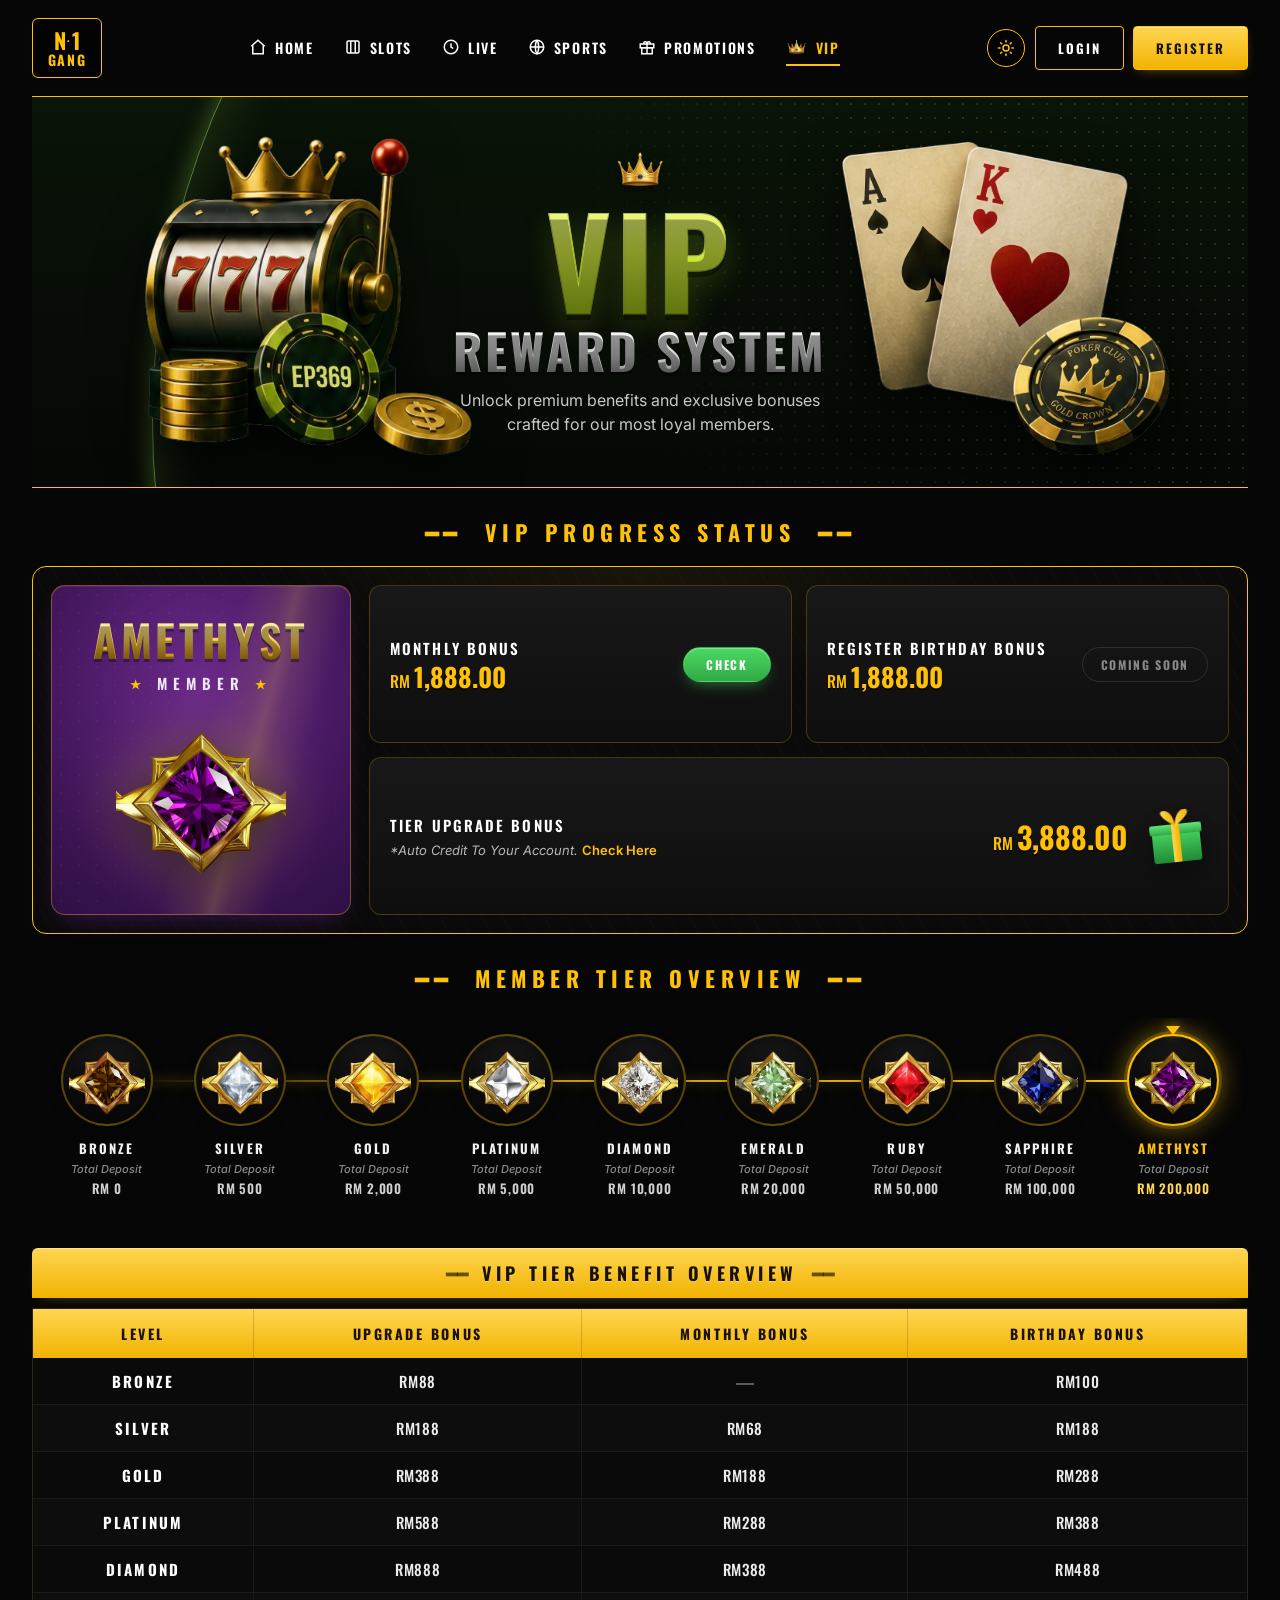
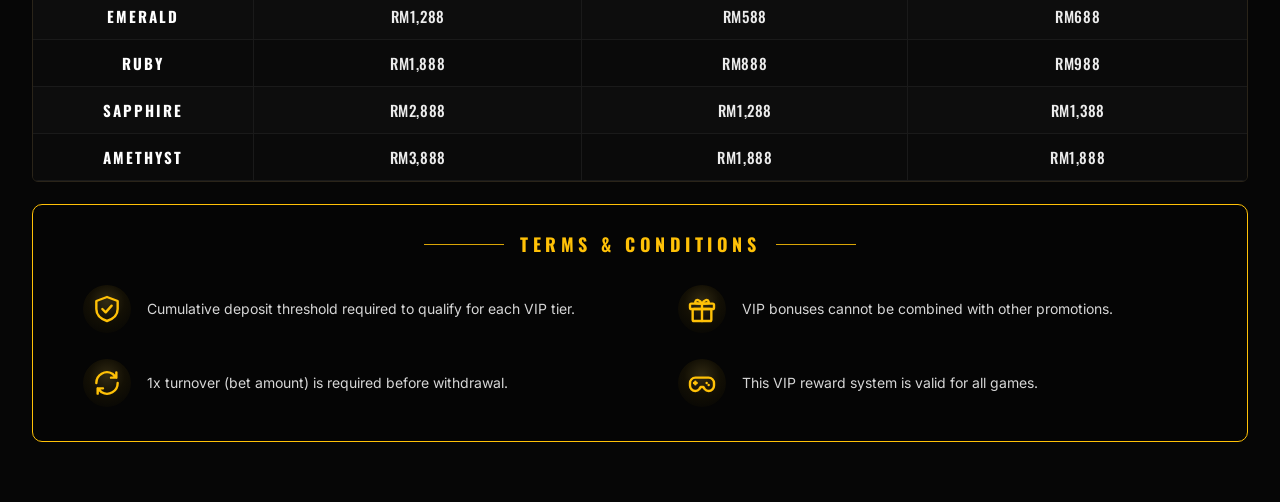
==== commit 27bf931c: "Convert v2 tier overview to swipeable chain; mobile-friendly benefits - Replace tier card grid with " ====
--- a/vip reward/VIP Reward v2.html
+++ b/vip reward/VIP Reward v2.html
@@ -96,31 +96,59 @@
     <div class="section-banner">━━&nbsp; VIP PROGRESS STATUS &nbsp;━━</div>
 
     <section class="progress-panel">
-      <div class="progress-grid">
-        <div class="royal-block">
+      <div class="rank-banner">
+        <div class="rank-banner-text">
+          <div class="rank-banner-name">AMETHYST</div>
+          <div class="rank-banner-sub">MEMBER</div>
+        </div>
+        <div class="rank-banner-art">
           <img class="rank-emblem" src="assets/ranks/rank/Amethyst.png" alt="Amethyst rank" />
-          <div class="royal-text">AMETHYST</div>
-          <div class="royal-sub">MEMBER</div>
-        </div>
-
-        <div class="bonuses">
-          <div class="bonus">
-            <div class="bonus-label">MONTHLY BONUS</div>
-            <div class="bonus-rm">RM</div>
-            <div class="bonus-amt">1,888.00</div>
-            <button class="bonus-action primary" data-bonus="monthly">CLAIM NOW</button>
-          </div>
-          <div class="bonus">
-            <div class="bonus-label">BIRTHDAY BONUS</div>
-            <div class="bonus-rm">RM</div>
-            <div class="bonus-amt">1,888.00</div>
-            <button class="bonus-action ghost" data-bonus="birthday" disabled>COMING SOON</button>
-          </div>
-          <div class="bonus">
-            <div class="bonus-label">TIER UPGRADE BONUS</div>
-            <div class="bonus-rm">RM</div>
-            <div class="bonus-amt">3,888.00</div>
-            <button class="bonus-action outline" data-bonus="upgrade">VIEW DETAILS</button>
+        </div>
+      </div>
+
+      <div class="bonuses">
+        <div class="bonus">
+          <div class="bonus-text">
+            <div class="bonus-label">Monthly Bonus</div>
+            <div class="bonus-amt"><span class="bonus-rm">RM</span>1,888.00</div>
+          </div>
+          <button class="bonus-action primary" data-bonus="monthly">Check</button>
+        </div>
+        <div class="bonus">
+          <div class="bonus-text">
+            <div class="bonus-label">Register Birthday Bonus</div>
+            <div class="bonus-amt"><span class="bonus-rm">RM</span>1,888.00</div>
+          </div>
+          <button class="bonus-action ghost" data-bonus="birthday" disabled>Coming Soon</button>
+        </div>
+        <div class="bonus bonus-wide">
+          <div class="bonus-text">
+            <div class="bonus-label">Tier Upgrade Bonus</div>
+            <div class="bonus-hint"><em>*Auto Credit To Your Account.</em> <a href="#" class="bonus-link">Check Here</a></div>
+          </div>
+          <div class="bonus-amt bonus-amt-lg"><span class="bonus-rm">RM</span>3,888.00</div>
+          <div class="bonus-gift" aria-hidden="true">
+            <svg viewBox="0 0 64 64" fill="none">
+              <defs>
+                <linearGradient id="giftBody" x1="0" y1="0" x2="0" y2="1">
+                  <stop offset="0%" stop-color="#4cd964"/>
+                  <stop offset="100%" stop-color="#1f8a36"/>
+                </linearGradient>
+                <linearGradient id="giftLid" x1="0" y1="0" x2="0" y2="1">
+                  <stop offset="0%" stop-color="#62e57a"/>
+                  <stop offset="100%" stop-color="#2faa44"/>
+                </linearGradient>
+                <linearGradient id="giftRibbon" x1="0" y1="0" x2="1" y2="0">
+                  <stop offset="0%" stop-color="#ffd552"/>
+                  <stop offset="100%" stop-color="#f1b300"/>
+                </linearGradient>
+              </defs>
+              <rect x="8" y="24" width="48" height="34" rx="3" fill="url(#giftBody)"/>
+              <rect x="6" y="20" width="52" height="10" rx="2" fill="url(#giftLid)"/>
+              <rect x="28" y="20" width="8" height="38" fill="url(#giftRibbon)"/>
+              <path d="M32 22 C20 14 14 6 22 6 C28 6 32 14 32 22 Z" fill="url(#giftRibbon)"/>
+              <path d="M32 22 C44 14 50 6 42 6 C36 6 32 14 32 22 Z" fill="url(#giftRibbon)"/>
+            </svg>
           </div>
         </div>
       </div>
@@ -129,83 +157,111 @@
     <!-- ============== MEMBER TIER OVERVIEW ============== -->
     <div class="section-banner">━━&nbsp; MEMBER TIER OVERVIEW &nbsp;━━</div>
 
-    <section class="tiers">
-      <div class="tier">
-        <div class="tier-media">
-          <img class="rank-img" src="assets/ranks/rank/Bronze.png" alt="" />
-          <img class="level-img" src="assets/ranks/vip-level-1.png" alt="" />
-        </div>
-        <div class="name">BRONZE</div>
-        <div class="deposit">RM 0</div>
-      </div>
-      <div class="tier">
-        <div class="tier-media">
-          <img class="rank-img" src="assets/ranks/rank/Silver.png" alt="" />
-          <img class="level-img" src="assets/ranks/vip-level-2.png" alt="" />
-        </div>
-        <div class="name">SILVER</div>
-        <div class="deposit">RM 500</div>
-      </div>
-      <div class="tier">
-        <div class="tier-media">
-          <img class="rank-img" src="assets/ranks/rank/Gold.png" alt="" />
-          <img class="level-img" src="assets/ranks/vip-level-3.png" alt="" />
-        </div>
-        <div class="name">GOLD</div>
-        <div class="deposit">RM 2,000</div>
-      </div>
-      <div class="tier">
-        <div class="tier-media">
-          <img class="rank-img" src="assets/ranks/rank/Platinum.png" alt="" />
-          <img class="level-img" src="assets/ranks/vip-level-4.png" alt="" />
-        </div>
-        <div class="name">PLATINUM</div>
-        <div class="deposit">RM 5,000</div>
-      </div>
-      <div class="tier">
-        <div class="tier-media">
-          <img class="rank-img" src="assets/ranks/rank/Diamond.png" alt="" />
-          <img class="level-img" src="assets/ranks/vip-level-5.png" alt="" />
-        </div>
-        <div class="name">DIAMOND</div>
-        <div class="deposit">RM 10,000</div>
-      </div>
-      <div class="tier">
-        <div class="tier-media">
-          <img class="rank-img" src="assets/ranks/rank/Emarald.png" alt="" />
-          <img class="level-img" src="assets/ranks/vip-level-6.png" alt="" />
-        </div>
-        <div class="name">EMERALD</div>
-        <div class="deposit">RM 20,000</div>
-      </div>
-      <div class="tier">
-        <div class="tier-media">
-          <img class="rank-img" src="assets/ranks/rank/Ruby.png" alt="" />
-          <img class="level-img" src="assets/ranks/vip-level-7.png" alt="" />
-        </div>
-        <div class="name">RUBY</div>
-        <div class="deposit">RM 50,000</div>
-      </div>
-      <div class="tier">
-        <div class="tier-media">
-          <img class="rank-img" src="assets/ranks/rank/Sapphire.png" alt="" />
-          <img class="level-img" src="assets/ranks/vip-level-8.png" alt="" />
-        </div>
-        <div class="name">SAPPHIRE</div>
-        <div class="deposit">RM 100,000</div>
-      </div>
-      <div class="tier royal">
-        <div class="tier-media">
-          <img class="rank-img" src="assets/ranks/rank/Amethyst.png" alt="" />
-          <img class="level-img" src="assets/ranks/vip-level-9.png" alt="" />
-        </div>
-        <div class="name">AMETHYST</div>
-        <div class="deposit">RM 200,000</div>
-      </div>
+    <section class="tier-chain">
+      <div class="chain-scroll">
+        <div class="chain-track">
+          <div class="chain-line" aria-hidden="true"></div>
+          <div class="chain-step">
+            <div class="chain-node">
+              <img class="rank-img" src="assets/ranks/rank/Bronze.png" alt="" />
+              <img class="level-img" src="assets/ranks/vip-level-1.png" alt="" />
+            </div>
+            <div class="chain-name">BRONZE</div>
+            <div class="chain-sub">Total Deposit</div>
+            <div class="chain-amt">RM 0</div>
+          </div>
+
+          <div class="chain-step">
+            <div class="chain-node">
+              <img class="rank-img" src="assets/ranks/rank/Silver.png" alt="" />
+              <img class="level-img" src="assets/ranks/vip-level-2.png" alt="" />
+            </div>
+            <div class="chain-name">SILVER</div>
+            <div class="chain-sub">Total Deposit</div>
+            <div class="chain-amt">RM 500</div>
+          </div>
+
+          <div class="chain-step">
+            <div class="chain-node">
+              <img class="rank-img" src="assets/ranks/rank/Gold.png" alt="" />
+              <img class="level-img" src="assets/ranks/vip-level-3.png" alt="" />
+            </div>
+            <div class="chain-name">GOLD</div>
+            <div class="chain-sub">Total Deposit</div>
+            <div class="chain-amt">RM 2,000</div>
+          </div>
+
+          <div class="chain-step">
+            <div class="chain-node">
+              <img class="rank-img" src="assets/ranks/rank/Platinum.png" alt="" />
+              <img class="level-img" src="assets/ranks/vip-level-4.png" alt="" />
+            </div>
+            <div class="chain-name">PLATINUM</div>
+            <div class="chain-sub">Total Deposit</div>
+            <div class="chain-amt">RM 5,000</div>
+          </div>
+
+          <div class="chain-step">
+            <div class="chain-node">
+              <img class="rank-img" src="assets/ranks/rank/Diamond.png" alt="" />
+              <img class="level-img" src="assets/ranks/vip-level-5.png" alt="" />
+            </div>
+            <div class="chain-name">DIAMOND</div>
+            <div class="chain-sub">Total Deposit</div>
+            <div class="chain-amt">RM 10,000</div>
+          </div>
+
+          <div class="chain-step">
+            <div class="chain-node">
+              <img class="rank-img" src="assets/ranks/rank/Emarald.png" alt="" />
+              <img class="level-img" src="assets/ranks/vip-level-6.png" alt="" />
+            </div>
+            <div class="chain-name">EMERALD</div>
+            <div class="chain-sub">Total Deposit</div>
+            <div class="chain-amt">RM 20,000</div>
+          </div>
+
+          <div class="chain-step">
+            <div class="chain-node">
+              <img class="rank-img" src="assets/ranks/rank/Ruby.png" alt="" />
+              <img class="level-img" src="assets/ranks/vip-level-7.png" alt="" />
+            </div>
+            <div class="chain-name">RUBY</div>
+            <div class="chain-sub">Total Deposit</div>
+            <div class="chain-amt">RM 50,000</div>
+          </div>
+
+          <div class="chain-step">
+            <div class="chain-node">
+              <img class="rank-img" src="assets/ranks/rank/Sapphire.png" alt="" />
+              <img class="level-img" src="assets/ranks/vip-level-8.png" alt="" />
+            </div>
+            <div class="chain-name">SAPPHIRE</div>
+            <div class="chain-sub">Total Deposit</div>
+            <div class="chain-amt">RM 100,000</div>
+          </div>
+
+          <div class="chain-step active">
+            <div class="chain-marker" aria-hidden="true"></div>
+            <div class="chain-node">
+              <img class="rank-img" src="assets/ranks/rank/Amethyst.png" alt="" />
+              <img class="level-img" src="assets/ranks/vip-level-9.png" alt="" />
+            </div>
+            <div class="chain-name">AMETHYST</div>
+            <div class="chain-sub">Total Deposit</div>
+            <div class="chain-amt">RM 200,000</div>
+          </div>
+        </div>
+      </div>
+      <div class="chain-hint" aria-hidden="true">Swipe to explore tiers</div>
     </section>
 
     <!-- ============== TIER BENEFIT OVERVIEW ============== -->
-    <div class="section-banner">━━&nbsp; VIP TIER BENEFIT OVERVIEW &nbsp;━━</div>
+    <div class="section-banner banner-strip">
+      <span class="strip-dash">━━</span>
+      <span class="strip-text">VIP TIER BENEFIT OVERVIEW</span>
+      <span class="strip-dash">━━</span>
+    </div>
 
     <div class="table-wrap">
       <table class="benefit">
@@ -274,6 +330,109 @@
           </tr>
         </tbody>
       </table>
+    </div>
+
+    <!-- Mobile stacked card version of the benefits table -->
+    <div class="benefit-cards" aria-hidden="false">
+      <div class="benefit-card">
+        <div class="bc-head">
+          <img class="bc-rank" src="assets/ranks/rank/Bronze.png" alt="" />
+          <div class="bc-name">BRONZE</div>
+        </div>
+        <div class="bc-rows">
+          <div class="bc-row"><span class="bc-label">Upgrade Bonus</span><span class="bc-val">RM88</span></div>
+          <div class="bc-row"><span class="bc-label">Monthly Bonus</span><span class="bc-val bc-val-dash">—</span></div>
+          <div class="bc-row"><span class="bc-label">Birthday Bonus</span><span class="bc-val">RM100</span></div>
+        </div>
+      </div>
+      <div class="benefit-card">
+        <div class="bc-head">
+          <img class="bc-rank" src="assets/ranks/rank/Silver.png" alt="" />
+          <div class="bc-name">SILVER</div>
+        </div>
+        <div class="bc-rows">
+          <div class="bc-row"><span class="bc-label">Upgrade Bonus</span><span class="bc-val">RM188</span></div>
+          <div class="bc-row"><span class="bc-label">Monthly Bonus</span><span class="bc-val">RM68</span></div>
+          <div class="bc-row"><span class="bc-label">Birthday Bonus</span><span class="bc-val">RM188</span></div>
+        </div>
+      </div>
+      <div class="benefit-card">
+        <div class="bc-head">
+          <img class="bc-rank" src="assets/ranks/rank/Gold.png" alt="" />
+          <div class="bc-name">GOLD</div>
+        </div>
+        <div class="bc-rows">
+          <div class="bc-row"><span class="bc-label">Upgrade Bonus</span><span class="bc-val">RM388</span></div>
+          <div class="bc-row"><span class="bc-label">Monthly Bonus</span><span class="bc-val">RM188</span></div>
+          <div class="bc-row"><span class="bc-label">Birthday Bonus</span><span class="bc-val">RM288</span></div>
+        </div>
+      </div>
+      <div class="benefit-card">
+        <div class="bc-head">
+          <img class="bc-rank" src="assets/ranks/rank/Platinum.png" alt="" />
+          <div class="bc-name">PLATINUM</div>
+        </div>
+        <div class="bc-rows">
+          <div class="bc-row"><span class="bc-label">Upgrade Bonus</span><span class="bc-val">RM588</span></div>
+          <div class="bc-row"><span class="bc-label">Monthly Bonus</span><span class="bc-val">RM288</span></div>
+          <div class="bc-row"><span class="bc-label">Birthday Bonus</span><span class="bc-val">RM388</span></div>
+        </div>
+      </div>
+      <div class="benefit-card">
+        <div class="bc-head">
+          <img class="bc-rank" src="assets/ranks/rank/Diamond.png" alt="" />
+          <div class="bc-name">DIAMOND</div>
+        </div>
+        <div class="bc-rows">
+          <div class="bc-row"><span class="bc-label">Upgrade Bonus</span><span class="bc-val">RM888</span></div>
+          <div class="bc-row"><span class="bc-label">Monthly Bonus</span><span class="bc-val">RM388</span></div>
+          <div class="bc-row"><span class="bc-label">Birthday Bonus</span><span class="bc-val">RM488</span></div>
+        </div>
+      </div>
+      <div class="benefit-card">
+        <div class="bc-head">
+          <img class="bc-rank" src="assets/ranks/rank/Emarald.png" alt="" />
+          <div class="bc-name">EMERALD</div>
+        </div>
+        <div class="bc-rows">
+          <div class="bc-row"><span class="bc-label">Upgrade Bonus</span><span class="bc-val">RM1,288</span></div>
+          <div class="bc-row"><span class="bc-label">Monthly Bonus</span><span class="bc-val">RM588</span></div>
+          <div class="bc-row"><span class="bc-label">Birthday Bonus</span><span class="bc-val">RM688</span></div>
+        </div>
+      </div>
+      <div class="benefit-card">
+        <div class="bc-head">
+          <img class="bc-rank" src="assets/ranks/rank/Ruby.png" alt="" />
+          <div class="bc-name">RUBY</div>
+        </div>
+        <div class="bc-rows">
+          <div class="bc-row"><span class="bc-label">Upgrade Bonus</span><span class="bc-val">RM1,888</span></div>
+          <div class="bc-row"><span class="bc-label">Monthly Bonus</span><span class="bc-val">RM888</span></div>
+          <div class="bc-row"><span class="bc-label">Birthday Bonus</span><span class="bc-val">RM988</span></div>
+        </div>
+      </div>
+      <div class="benefit-card">
+        <div class="bc-head">
+          <img class="bc-rank" src="assets/ranks/rank/Sapphire.png" alt="" />
+          <div class="bc-name">SAPPHIRE</div>
+        </div>
+        <div class="bc-rows">
+          <div class="bc-row"><span class="bc-label">Upgrade Bonus</span><span class="bc-val">RM2,888</span></div>
+          <div class="bc-row"><span class="bc-label">Monthly Bonus</span><span class="bc-val">RM1,288</span></div>
+          <div class="bc-row"><span class="bc-label">Birthday Bonus</span><span class="bc-val">RM1,388</span></div>
+        </div>
+      </div>
+      <div class="benefit-card royal">
+        <div class="bc-head">
+          <img class="bc-rank" src="assets/ranks/rank/Amethyst.png" alt="" />
+          <div class="bc-name">AMETHYST</div>
+        </div>
+        <div class="bc-rows">
+          <div class="bc-row"><span class="bc-label">Upgrade Bonus</span><span class="bc-val">RM3,888</span></div>
+          <div class="bc-row"><span class="bc-label">Monthly Bonus</span><span class="bc-val">RM1,888</span></div>
+          <div class="bc-row"><span class="bc-label">Birthday Bonus</span><span class="bc-val">RM1,888</span></div>
+        </div>
+      </div>
     </div>
 
     <!-- ============== TERMS ============== -->
--- a/vip reward/style-v2.css
+++ b/vip reward/style-v2.css
@@ -353,10 +353,46 @@
   color: var(--gold);
 }
 
+/* Gold-strip variant: matches the 100cuci reference — a solid gold band
+   with dark text, used as a header bar directly above the benefits table */
+.section-banner.banner-strip {
+  display: flex;
+  align-items: center;
+  justify-content: center;
+  gap: 14px;
+  margin: 28px 0 10px;
+  padding: 12px 18px;
+  background: linear-gradient(180deg, #ffd552 0%, #f1b300 100%);
+  color: #1a1100;
+  border-radius: 6px 6px 0 0;
+  box-shadow:
+    0 6px 14px -10px rgba(255, 193, 7, 0.55),
+    inset 0 1px 0 rgba(255, 255, 255, 0.4);
+  font-size: 18px;
+  letter-spacing: 0.22em;
+}
+.section-banner.banner-strip .strip-text {
+  color: #1a1100;
+  text-shadow: 0 1px 0 rgba(255, 255, 255, 0.35);
+}
+.section-banner.banner-strip .strip-dash {
+  color: rgba(26, 17, 0, 0.65);
+  letter-spacing: 0;
+}
+/* When the banner-strip sits directly above the table, merge them into one band */
+.section-banner.banner-strip + .table-wrap {
+  margin-top: 0;
+  border-top-left-radius: 0;
+  border-top-right-radius: 0;
+}
+.section-banner.banner-strip + .table-wrap table.benefit thead th {
+  border-radius: 0;
+}
+
 /* ===================== PROGRESS PANEL ===================== */
 .progress-panel {
   border: 1px solid var(--gold);
-  border-radius: 6px;
+  border-radius: 14px;
   background:
     radial-gradient(
       600px 200px at 50% 0%,
@@ -369,134 +405,280 @@
       transparent 1px 18px
     ),
     #0a0a0a;
-  padding: 22px 26px 28px;
-}
-.progress-grid {
+  padding: 18px;
   display: grid;
-  grid-template-columns: 280px 1fr;
-  gap: 28px;
+  grid-template-columns: 300px minmax(0, 1fr);
+  gap: 18px;
+  align-items: stretch;
+}
+
+/* --- Rank Banner (left vertical card on desktop) --- */
+.rank-banner {
+  position: relative;
+  display: flex;
+  flex-direction: column;
   align-items: center;
-}
-.royal-block {
+  justify-content: center;
+  gap: 18px;
+  padding: 32px 28px;
+  border-radius: 14px;
+  overflow: hidden;
+  background:
+    radial-gradient(120% 120% at 50% 30%, #6b2a8a 0%, #3d1456 50%, #1a0a2e 100%);
+  border: 1px solid rgba(255, 193, 7, 0.35);
+  box-shadow:
+    0 10px 28px -12px rgba(120, 40, 180, 0.55),
+    inset 0 1px 0 rgba(255, 255, 255, 0.06);
   text-align: center;
-  border-right: 1px solid #2a2419;
-  padding-right: 10px;
-}
-.crown-svg {
-  width: 70px;
-  height: 60px;
-  margin: 0 auto;
+}
+.rank-banner::before {
+  content: "";
+  position: absolute;
+  inset: 0;
+  background:
+    radial-gradient(circle, rgba(255, 255, 255, 0.08) 1px, transparent 1.5px)
+      0 0 / 18px 18px;
+  -webkit-mask: linear-gradient(110deg, #000 30%, transparent 80%);
+          mask: linear-gradient(110deg, #000 30%, transparent 80%);
+  opacity: 0.5;
+  pointer-events: none;
+}
+.rank-banner::after {
+  content: "";
+  position: absolute;
+  inset: 0;
+  background: linear-gradient(
+    105deg,
+    transparent 50%,
+    rgba(255, 213, 82, 0.10) 60%,
+    rgba(255, 213, 82, 0.20) 64%,
+    rgba(255, 213, 82, 0.10) 68%,
+    transparent 78%
+  );
+  pointer-events: none;
+}
+.rank-banner-text {
+  position: relative;
+  z-index: 2;
+}
+.rank-banner-name {
+  font-family: "Oswald", sans-serif;
+  font-weight: 700;
+  font-size: 44px;
+  letter-spacing: 0.08em;
+  line-height: 1;
+  background: linear-gradient(180deg, #fff6b8 0%, #ffd552 50%, #b87b00 100%);
+  -webkit-background-clip: text;
+          background-clip: text;
+  color: transparent;
+  text-shadow: 0 3px 0 rgba(0, 0, 0, 0.35);
+}
+.rank-banner-sub {
+  margin-top: 10px;
+  display: inline-flex;
+  align-items: center;
+  gap: 10px;
+  font-family: "Oswald", sans-serif;
+  font-weight: 600;
+  font-size: 15px;
+  letter-spacing: 0.4em;
+  color: #f0e8ff;
+}
+.rank-banner-sub::before,
+.rank-banner-sub::after {
+  content: "★";
+  color: var(--gold);
+  font-size: 12px;
+}
+.rank-banner-art {
+  position: relative;
+  z-index: 2;
+  display: flex;
+  justify-content: center;
+  align-items: center;
+}
+.rank-emblem {
+  width: 170px;
+  height: 170px;
   display: block;
   object-fit: contain;
-  filter: drop-shadow(0 4px 8px rgba(0, 0, 0, 0.55));
-}
-.rank-emblem {
-  width: 130px;
-  height: 130px;
-  margin: 0 auto;
-  display: block;
-  object-fit: contain;
-  filter: drop-shadow(0 8px 18px rgba(0, 0, 0, 0.65));
+  filter:
+    drop-shadow(0 10px 22px rgba(0, 0, 0, 0.55))
+    drop-shadow(0 0 30px rgba(255, 213, 82, 0.35));
   transform-origin: center bottom;
   animation: crownHover 5s ease-in-out infinite;
   transition: transform 0.35s cubic-bezier(0.2, 1.4, 0.3, 1), filter 0.35s ease;
 }
-.royal-block:hover .rank-emblem {
+.rank-banner:hover .rank-emblem {
   transform: translateY(-4px) scale(1.05) rotate(-3deg);
-  filter: drop-shadow(0 14px 24px rgba(0, 0, 0, 0.75));
-}
-.royal-text {
-  font-family: "Oswald", sans-serif;
-  font-weight: 700;
-  font-size: 44px;
-  letter-spacing: 0.12em;
-  color: var(--gold);
-  line-height: 1;
-  margin-top: 8px;
-  text-shadow: 0 3px 0 rgba(0, 0, 0, 0.5);
-}
-.royal-sub {
-  margin-top: 8px;
+  filter:
+    drop-shadow(0 14px 24px rgba(0, 0, 0, 0.7))
+    drop-shadow(0 0 40px rgba(255, 213, 82, 0.55));
+}
+
+/* --- Bonus grid (2 top + 1 wide; sits in right column on desktop) --- */
+.bonuses {
+  display: grid;
+  grid-template-columns: minmax(0, 1fr) minmax(0, 1fr);
+  grid-auto-rows: 1fr;
+  gap: 14px;
+  align-content: stretch;
+  min-width: 0;
+}
+.bonus {
   display: flex;
   align-items: center;
-  justify-content: center;
-  gap: 10px;
-  font-family: "Oswald", sans-serif;
-  font-weight: 600;
-  font-size: 16px;
-  letter-spacing: 0.4em;
-  color: #f3f3f3;
-}
-.royal-sub::before,
-.royal-sub::after {
-  content: "★";
-  color: var(--gold);
-  font-size: 12px;
-}
-
-.bonuses {
-  display: grid;
-  grid-template-columns: repeat(3, 1fr);
-  gap: 18px;
-}
-.bonus {
-  text-align: center;
-  padding: 6px 8px;
+  justify-content: space-between;
+  gap: 14px;
+  padding: 18px 20px;
+  border-radius: 12px;
+  background: linear-gradient(180deg, #181818 0%, #0e0e0e 100%);
+  border: 1px solid rgba(255, 193, 7, 0.22);
+  transition: transform 0.2s ease, border-color 0.2s ease,
+    box-shadow 0.2s ease;
+  min-width: 0;
+  overflow: hidden;
+}
+.bonus:hover {
+  transform: translateY(-2px);
+  border-color: rgba(255, 193, 7, 0.5);
+  box-shadow: 0 10px 24px -14px rgba(255, 193, 7, 0.45);
+}
+/* Small (top-row) bonus cards: horizontal at desktop — label/amount on left, compact Claim button on right */
+@media (min-width: 821px) {
+  .bonus:not(.bonus-wide) {
+    flex-direction: row;
+    align-items: center;
+    justify-content: space-between;
+    text-align: left;
+  }
+  .bonus:not(.bonus-wide) .bonus-text {
+    gap: 4px;
+  }
+  .bonus:not(.bonus-wide) .bonus-action {
+    min-width: 88px;
+    padding: 8px 18px;
+    font-size: 12px;
+    letter-spacing: 0.14em;
+  }
+}
+
+.bonus-wide {
+  grid-column: 1 / -1;
+  flex-wrap: wrap;
+  gap: 10px 16px;
+  align-items: center;
+}
+.bonus-wide .bonus-text {
+  flex: 1 1 200px;
+  min-width: 0;
+}
+.bonus-wide .bonus-amt {
+  flex: 0 0 auto;
+  order: 2;
+}
+.bonus-wide .bonus-gift {
+  order: 3;
+  margin-left: auto;
+}
+.bonus-gift {
+  flex: 0 0 auto;
+  width: 64px;
+  height: 64px;
+  pointer-events: none;
+  filter: drop-shadow(0 8px 14px rgba(0, 0, 0, 0.45));
+  transform: rotate(-6deg);
+  transition: transform 0.35s cubic-bezier(0.2, 1.4, 0.3, 1);
+}
+.bonus-gift svg {
+  width: 100%;
+  height: 100%;
+  display: block;
+}
+.bonus-wide:hover .bonus-gift {
+  transform: rotate(-2deg) scale(1.06);
+}
+.bonus-text {
+  display: flex;
+  flex-direction: column;
+  gap: 6px;
+  min-width: 0;
+  flex: 1 1 auto;
 }
 .bonus-label {
   font-family: "Oswald", sans-serif;
   font-weight: 600;
-  font-size: 14px;
-  letter-spacing: 0.18em;
+  font-size: 15px;
+  letter-spacing: 0.14em;
   color: #ffffff;
+  text-transform: uppercase;
 }
 .bonus-rm {
-  margin-top: 14px;
   font-family: "Oswald", sans-serif;
   font-weight: 500;
-  font-size: 18px;
+  font-size: 16px;
   color: var(--gold);
-  letter-spacing: 0.05em;
+  margin-right: 4px;
 }
 .bonus-amt {
   font-family: "Oswald", sans-serif;
   font-weight: 700;
-  font-size: 38px;
+  font-size: 26px;
   color: var(--gold);
-  line-height: 1;
-  text-shadow: 0 3px 0 rgba(0, 0, 0, 0.5);
+  line-height: 1.1;
+  text-shadow: 0 2px 0 rgba(0, 0, 0, 0.5);
+}
+.bonus-amt-lg {
+  font-size: 30px;
+}
+.bonus-hint {
+  font-family: "Inter", sans-serif;
+  font-size: 13px;
+  color: #b8b8b8;
+}
+.bonus-link {
+  color: var(--gold);
+  text-decoration: none;
+  font-weight: 600;
+}
+.bonus-link:hover {
+  text-decoration: underline;
 }
 .bonus-action {
-  margin-top: 14px;
-  display: inline-block;
-  padding: 10px 20px;
+  flex: 0 0 auto;
+  display: inline-flex;
+  align-items: center;
+  justify-content: center;
+  padding: 10px 22px;
   font-family: "Oswald", sans-serif;
   font-weight: 700;
   font-size: 13px;
-  letter-spacing: 0.15em;
-  border-radius: 3px;
+  letter-spacing: 0.18em;
+  text-transform: uppercase;
+  border-radius: 999px;
   border: 1px solid transparent;
   cursor: pointer;
-  min-width: 140px;
-  transition:
-    transform 0.15s ease,
-    background 0.15s ease,
-    color 0.15s ease;
+  min-width: 110px;
+  transition: transform 0.15s ease, background 0.15s ease,
+    color 0.15s ease, box-shadow 0.2s ease;
 }
 .bonus-action.primary {
-  background: linear-gradient(180deg, #ffd552 0%, #f1b300 100%);
-  color: #1a1100;
+  background: linear-gradient(180deg, #4cd964 0%, #2faa44 100%);
+  color: #ffffff;
   box-shadow:
-    0 4px 14px -6px rgba(255, 193, 7, 0.6),
-    inset 0 1px 0 rgba(255, 255, 255, 0.4);
+    0 6px 16px -6px rgba(76, 217, 100, 0.6),
+    inset 0 1px 0 rgba(255, 255, 255, 0.3);
 }
 .bonus-action.primary:hover {
   transform: translateY(-1px);
+  box-shadow:
+    0 10px 22px -8px rgba(76, 217, 100, 0.7),
+    inset 0 1px 0 rgba(255, 255, 255, 0.3);
 }
 .bonus-action.ghost {
   background: transparent;
-  color: #ddd;
-  border-color: #3a3a3a;
+  color: #888;
+  border-color: #2f2f2f;
   cursor: not-allowed;
 }
 .bonus-action.outline {
@@ -515,64 +697,106 @@
   box-shadow: none;
 }
 
-/* ===================== TIER OVERVIEW ===================== */
-.tiers {
+/* ===================== TIER CHAIN (rank progression) ===================== */
+.tier-chain {
+  position: relative;
+  padding: 6px 0 0;
+}
+.chain-scroll {
+  position: relative;
+  width: 100%;
+  overflow-x: auto;
+  overflow-y: visible;
+  -webkit-overflow-scrolling: touch;
+  scroll-snap-type: x proximity;
+  scrollbar-width: none;
+  /* Avoid clipping the hover scale of the rank images */
+  padding: 16px 8px 22px;
+}
+.chain-scroll::-webkit-scrollbar { display: none; }
+
+.chain-track {
+  position: relative;
   display: grid;
-  grid-template-columns: repeat(9, 1fr);
-  gap: 10px;
-}
-.tier {
-  background: linear-gradient(180deg, #131313 0%, #0a0a0a 100%);
-  border: 1px solid #1f1a10;
-  border-radius: 8px;
-  padding: 14px 6px 14px;
+  grid-template-columns: repeat(9, minmax(0, 1fr));
+  gap: 0;
+  align-items: start;
+  min-width: 100%;
+}
+
+.chain-line {
+  position: absolute;
+  top: 46px; /* aligned to chain-node center (node height / 2) */
+  left: 5.5%;
+  right: 5.5%;
+  height: 2px;
+  background: linear-gradient(
+    90deg,
+    rgba(255, 193, 7, 0) 0%,
+    rgba(255, 193, 7, 0.75) 18%,
+    var(--gold) 50%,
+    rgba(255, 193, 7, 0.75) 82%,
+    rgba(255, 193, 7, 0) 100%
+  );
+  background-size: 200% 100%;
+  box-shadow: 0 0 12px rgba(255, 193, 7, 0.45);
+  z-index: 0;
+  pointer-events: none;
+  animation: chainLineFlow 6s linear infinite;
+}
+@keyframes chainLineFlow {
+  0%   { background-position: 0% 0%; }
+  100% { background-position: 200% 0%; }
+}
+
+.chain-step {
+  position: relative;
+  z-index: 1;
+  display: flex;
+  flex-direction: column;
+  align-items: center;
   text-align: center;
-  transition:
-    transform 0.15s ease,
-    box-shadow 0.15s ease,
-    border-color 0.15s ease;
-  cursor: pointer;
-}
-.tier:hover {
-  transform: translateY(-2px);
-  border-color: #3a2f15;
-}
-.tier .medal {
-  width: 64px;
-  height: 64px;
+  padding: 0 4px;
+  scroll-snap-align: center;
+  transition: transform 0.3s cubic-bezier(0.2, 0.8, 0.2, 1);
+}
+.chain-step:hover {
+  transform: translateY(-3px);
+  z-index: 5;
+}
+
+.chain-node {
+  position: relative;
+  width: 92px;
+  height: 92px;
   margin: 0 auto 10px;
   border-radius: 50%;
+  background: radial-gradient(circle at 50% 35%, #1c1c1c 0%, #050505 85%);
+  border: 2px solid rgba(255, 193, 7, 0.35);
   display: flex;
   align-items: center;
   justify-content: center;
-  position: relative;
-  background: radial-gradient(circle at 50% 35%, #2a2a2a 0%, #0a0a0a 80%);
-  border: 2px solid #3a3a3a;
-}
-.tier .medal svg {
-  width: 38px;
-  height: 38px;
-}
-.tier .tier-media {
-  position: relative;
-  width: 84px;
-  height: 84px;
-  margin: 0 auto 8px;
   overflow: visible;
-  z-index: 1;
-}
-.tier .tier-media .rank-img,
-.tier .tier-media .level-img {
+  box-shadow:
+    0 6px 16px -8px rgba(0, 0, 0, 0.85),
+    inset 0 1px 0 rgba(255, 255, 255, 0.04);
+  transition:
+    transform 0.3s cubic-bezier(0.2, 0.8, 0.2, 1),
+    border-color 0.25s ease,
+    box-shadow 0.3s ease;
+}
+.chain-node .rank-img,
+.chain-node .level-img {
   position: absolute;
-  inset: 0;
-  width: 100%;
-  height: 100%;
+  inset: 6px;
+  width: calc(100% - 12px);
+  height: calc(100% - 12px);
   display: block;
   object-fit: contain;
   transform-origin: center center;
   will-change: transform, opacity, filter;
 }
-.tier .tier-media .rank-img {
+.chain-node .rank-img {
   filter: drop-shadow(0 4px 10px rgba(0, 0, 0, 0.55));
   transition:
     opacity 0.35s ease,
@@ -581,7 +805,7 @@
   opacity: 1;
   transform: scale(1) rotate(0deg);
 }
-.tier .tier-media .level-img {
+.chain-node .level-img {
   filter:
     drop-shadow(0 10px 22px rgba(0, 0, 0, 0.6))
     drop-shadow(0 0 0 rgba(255, 200, 60, 0));
@@ -593,102 +817,115 @@
   transform: scale(0.3) rotate(-180deg);
   pointer-events: none;
 }
-.tier:hover {
-  z-index: 5;
-}
-.tier:hover .tier-media {
-  z-index: 5;
-}
-.tier:hover .tier-media .rank-img {
+.chain-step:hover .chain-node {
+  transform: translateY(-2px) scale(1.05);
+  border-color: var(--gold);
+  box-shadow:
+    0 14px 26px -10px rgba(0, 0, 0, 0.9),
+    0 0 0 3px rgba(255, 193, 7, 0.18),
+    0 0 30px rgba(255, 193, 7, 0.45);
+}
+.chain-step:hover .chain-node .rank-img {
   opacity: 0;
   transform: scale(0.4) rotate(180deg);
   transition:
     opacity 0.3s ease,
     transform 0.5s cubic-bezier(0.6, -0.4, 0.4, 1);
 }
-.tier:hover .tier-media .level-img {
+.chain-step:hover .chain-node .level-img {
   opacity: 1;
-  transform: scale(1.65) rotate(0deg);
+  transform: scale(1.5) rotate(0deg);
   filter:
     drop-shadow(0 16px 28px rgba(0, 0, 0, 0.7))
     drop-shadow(0 0 24px rgba(255, 200, 60, 0.45));
   animation: levelImgFloat 2.4s ease-in-out 0.55s infinite;
 }
-.tier.royal:hover .tier-media .level-img {
-  filter:
-    drop-shadow(0 16px 28px rgba(0, 0, 0, 0.7))
-    drop-shadow(0 0 30px rgba(255, 193, 7, 0.7));
-}
 @keyframes levelImgFloat {
-  0%, 100% { transform: scale(1.65) rotate(-2deg) translateY(0); }
-  50%      { transform: scale(1.7)  rotate(2deg)  translateY(-6px); }
-}
-.tier .name {
+  0%, 100% { transform: scale(1.5) rotate(-2deg) translateY(0); }
+  50%      { transform: scale(1.55) rotate(2deg)  translateY(-6px); }
+}
+
+/* Active tier (the user's current rank) */
+.chain-step.active .chain-node {
+  border-color: var(--gold);
+  box-shadow:
+    0 0 0 3px rgba(255, 193, 7, 0.2),
+    0 0 26px rgba(255, 193, 7, 0.55),
+    inset 0 1px 0 rgba(255, 255, 255, 0.08);
+  animation: chainActivePulse 2.6s ease-in-out infinite;
+}
+@keyframes chainActivePulse {
+  0%, 100% {
+    box-shadow:
+      0 0 0 3px rgba(255, 193, 7, 0.2),
+      0 0 22px rgba(255, 193, 7, 0.45),
+      inset 0 1px 0 rgba(255, 255, 255, 0.08);
+  }
+  50% {
+    box-shadow:
+      0 0 0 4px rgba(255, 193, 7, 0.32),
+      0 0 40px rgba(255, 193, 7, 0.75),
+      inset 0 1px 0 rgba(255, 255, 255, 0.12);
+  }
+}
+.chain-step.active .chain-name { color: var(--gold); }
+.chain-step.active .chain-amt  { color: var(--gold-soft); }
+
+/* Pointer / triangle above the active tier */
+.chain-marker {
+  position: absolute;
+  top: -8px;
+  left: 50%;
+  width: 0;
+  height: 0;
+  border-left: 7px solid transparent;
+  border-right: 7px solid transparent;
+  border-top: 9px solid var(--gold);
+  transform: translateX(-50%);
+  filter: drop-shadow(0 0 6px rgba(255, 193, 7, 0.7));
+  z-index: 4;
+  animation: chainMarkerBob 1.8s ease-in-out infinite;
+}
+@keyframes chainMarkerBob {
+  0%, 100% { transform: translateX(-50%) translateY(0); }
+  50%      { transform: translateX(-50%) translateY(-4px); }
+}
+
+.chain-name {
   font-family: "Oswald", sans-serif;
   font-weight: 700;
   font-size: 13px;
-  letter-spacing: 0.14em;
+  letter-spacing: 0.16em;
   color: #f0f0f0;
-}
-.tier .deposit {
-  margin-top: 6px;
+  margin-top: 2px;
+}
+.chain-sub {
+  margin-top: 4px;
   font-family: "Inter", sans-serif;
+  font-style: italic;
   font-weight: 500;
-  font-size: 12px;
-  color: #b8b8b8;
-}
-/* medal palettes */
-.medal-regular {
-  background: radial-gradient(circle at 50% 35%, #4a4a4a 0%, #1a1a1a 80%);
-  border-color: #5a5a5a;
-}
-.medal-bronze {
-  background: radial-gradient(circle at 50% 35%, #b77a3a 0%, #4a2a10 80%);
-  border-color: #8a5a2a;
-}
-.medal-silver {
-  background: radial-gradient(circle at 50% 35%, #d0d0d0 0%, #5a5a5a 80%);
-  border-color: #aaa;
-}
-.medal-gold {
-  background: radial-gradient(circle at 50% 35%, #ffd552 0%, #8a5a00 80%);
-  border-color: #ffc107;
-}
-.medal-plat {
-  background: radial-gradient(circle at 50% 35%, #5a6a7a 0%, #1a2a3a 80%);
-  border-color: #6a7a8a;
-}
-.medal-diamond {
-  background: radial-gradient(circle at 50% 35%, #4a6fb0 0%, #0a1a3a 80%);
-  border-color: #2a4a8a;
-}
-.medal-elite {
-  background: radial-gradient(circle at 50% 35%, #6a3a8a 0%, #2a0a4a 80%);
-  border-color: #4a1a6a;
-}
-.medal-master {
-  background: radial-gradient(circle at 50% 35%, #b04020 0%, #4a0a00 80%);
-  border-color: #8a2010;
-}
-.medal-royal {
-  background: radial-gradient(circle at 50% 35%, #ffd552 0%, #8a5a00 80%);
-  border-color: var(--gold);
-  box-shadow:
-    0 0 0 2px rgba(255, 193, 7, 0.15),
-    0 0 24px rgba(255, 193, 7, 0.4);
-}
-.tier.royal {
-  border: 2px solid var(--gold);
-  box-shadow:
-    0 0 0 1px rgba(255, 193, 7, 0.25),
-    0 0 30px -4px rgba(255, 193, 7, 0.35);
-  background: linear-gradient(180deg, #1c1607 0%, #0c0a05 100%);
-}
-.tier.royal .name {
+  font-size: 11px;
+  color: #8a8a8a;
+}
+.chain-amt {
+  margin-top: 2px;
+  font-family: "Oswald", sans-serif;
+  font-weight: 600;
+  font-size: 13px;
+  letter-spacing: 0.06em;
+  color: #cfcfcf;
+}
+
+.chain-hint {
+  display: none;
+  margin: 4px auto 0;
+  text-align: center;
+  font-family: "Inter", sans-serif;
+  font-size: 11px;
+  letter-spacing: 0.12em;
+  text-transform: uppercase;
   color: var(--gold);
-}
-.tier.royal .deposit {
-  color: var(--gold-soft);
+  opacity: 0.75;
 }
 
 /* ===================== TABLE ===================== */
@@ -752,6 +989,83 @@
   height: 2px;
   background: #5a5a5a;
   vertical-align: middle;
+}
+
+/* ===================== BENEFIT CARDS (mobile) ===================== */
+/* Hidden by default — swapped in for the table on small viewports */
+.benefit-cards {
+  display: none;
+  margin-top: 6px;
+  flex-direction: column;
+  gap: 10px;
+}
+.benefit-card {
+  border: 1px solid #2a2419;
+  border-radius: 10px;
+  overflow: hidden;
+  background: linear-gradient(180deg, #101010 0%, #070707 100%);
+}
+.benefit-card .bc-head {
+  display: flex;
+  align-items: center;
+  gap: 12px;
+  padding: 12px 14px;
+  background: linear-gradient(180deg, #ffd552 0%, #f1b300 100%);
+}
+.benefit-card .bc-rank {
+  width: 36px;
+  height: 36px;
+  object-fit: contain;
+  filter: drop-shadow(0 2px 4px rgba(0, 0, 0, 0.4));
+}
+.benefit-card .bc-name {
+  font-family: "Oswald", sans-serif;
+  font-weight: 700;
+  font-size: 16px;
+  letter-spacing: 0.18em;
+  color: #1a1100;
+}
+.benefit-card .bc-rows {
+  display: flex;
+  flex-direction: column;
+}
+.benefit-card .bc-row {
+  display: flex;
+  align-items: center;
+  justify-content: space-between;
+  gap: 10px;
+  padding: 11px 14px;
+  border-top: 1px solid #1a1a1a;
+}
+.benefit-card .bc-row:first-child {
+  border-top: none;
+}
+.benefit-card .bc-label {
+  font-family: "Inter", sans-serif;
+  font-size: 13px;
+  letter-spacing: 0.04em;
+  color: #b8b8b8;
+  text-transform: uppercase;
+}
+.benefit-card .bc-val {
+  font-family: "Oswald", sans-serif;
+  font-weight: 700;
+  font-size: 15px;
+  letter-spacing: 0.04em;
+  color: #ececec;
+}
+.benefit-card .bc-val-dash {
+  color: #6a6a6a;
+  font-weight: 500;
+}
+.benefit-card.royal {
+  border-color: var(--gold);
+  box-shadow:
+    0 0 0 1px rgba(255, 193, 7, 0.25),
+    0 0 22px -6px rgba(255, 193, 7, 0.4);
+}
+.benefit-card.royal .bc-val {
+  color: var(--gold-soft);
 }
 
 /* ===================== TERMS ===================== */
@@ -871,12 +1185,29 @@
   .tagline {
     font-size: 15px;
   }
-  .progress-grid {
-    grid-template-columns: 240px 1fr;
-    gap: 22px;
+  .progress-panel {
+    grid-template-columns: 260px minmax(0, 1fr);
+    gap: 14px;
+  }
+  .rank-banner {
+    padding: 24px 22px;
+  }
+  .rank-banner-name {
+    font-size: 36px;
+  }
+  .rank-emblem {
+    width: 130px;
+    height: 130px;
   }
   .bonus-amt {
-    font-size: 32px;
+    font-size: 22px;
+  }
+  .bonus-amt-lg {
+    font-size: 26px;
+  }
+  .bonus-gift {
+    width: 56px;
+    height: 56px;
   }
 }
 
@@ -969,60 +1300,105 @@
     letter-spacing: 0.22em;
     margin: 22px 0 14px;
   }
+  .section-banner.banner-strip {
+    padding: 10px 14px;
+    font-size: 15px;
+    letter-spacing: 0.18em;
+    gap: 10px;
+  }
 
   .progress-panel {
-    padding: 20px 18px;
-  }
-  .progress-grid {
     grid-template-columns: 1fr;
-    gap: 20px;
-  }
-  .royal-block {
-    border-right: none;
-    border-bottom: 1px solid #2a2419;
-    padding: 0 0 16px;
-  }
-  .royal-text {
-    font-size: 36px;
+    padding: 14px;
+    gap: 14px;
+    align-items: stretch;
   }
   .bonuses {
-    gap: 14px;
+    grid-auto-rows: auto;
+  }
+  .rank-banner {
+    flex-direction: row;
+    justify-content: space-between;
+    padding: 20px 22px;
+    border-radius: 12px;
+    text-align: left;
+  }
+  .rank-banner-text {
+    text-align: left;
+  }
+  .rank-banner-name {
+    font-size: 38px;
+  }
+  .rank-banner-sub {
+    font-size: 14px;
+    letter-spacing: 0.32em;
+  }
+  .rank-emblem {
+    width: 120px;
+    height: 120px;
+  }
+  .bonuses {
+    grid-template-columns: minmax(0, 1fr) minmax(0, 1fr);
+    gap: 12px;
+  }
+  .bonus {
+    padding: 12px 14px;
+    gap: 10px;
+  }
+  .bonus-label {
+    font-size: 12px;
+    letter-spacing: 0.1em;
+  }
+  .bonus-rm {
+    font-size: 13px;
   }
   .bonus-amt {
-    font-size: 30px;
+    font-size: 18px;
+  }
+  .bonus-amt-lg {
+    font-size: 22px;
+  }
+  .bonus-hint {
+    font-size: 12px;
   }
   .bonus-action {
-    min-width: 0;
-    width: 100%;
-    padding: 10px 12px;
-  }
-
-  .tiers {
-    grid-template-columns: repeat(3, 1fr);
-    gap: 10px;
-  }
-  .tier {
-    padding: 14px 8px;
-  }
-  .tier .medal {
-    width: 60px;
-    height: 60px;
-  }
-  .tier .medal svg {
-    width: 34px;
-    height: 34px;
-  }
-  .tier .tier-media {
-    width: 72px;
-    height: 72px;
-  }
-
+    min-width: 78px;
+    padding: 7px 14px;
+    font-size: 11px;
+    letter-spacing: 0.12em;
+  }
+  .bonus-action {
+    min-width: 96px;
+    padding: 9px 18px;
+    font-size: 12px;
+  }
+  .bonus-gift {
+    width: 56px;
+    height: 56px;
+  }
+
+  /* Chain on tablet: keep 9-column row but let it scroll so each node has room */
+  .chain-track {
+    grid-template-columns: repeat(9, minmax(110px, 1fr));
+    min-width: max(100%, 990px);
+  }
+  .chain-line {
+    top: 42px;
+  }
+  .chain-node {
+    width: 84px;
+    height: 84px;
+  }
+  .chain-hint {
+    display: block;
+  }
+
+  /* Mobile: swap table for stacked cards */
   .table-wrap {
-    overflow-x: auto;
-    -webkit-overflow-scrolling: touch;
-  }
-  table.benefit {
-    min-width: 540px;
+    display: none;
+  }
+  .benefit-cards {
+    display: flex;
   }
 
   .terms {
@@ -1108,85 +1484,163 @@
     font-size: 15px;
     letter-spacing: 0.16em;
   }
+  .section-banner.banner-strip {
+    padding: 9px 12px;
+    font-size: 13px;
+    letter-spacing: 0.14em;
+    gap: 8px;
+  }
+  .section-banner.banner-strip .strip-dash {
+    display: none;
+  }
+  /* Stacked-card view: banner-strip should keep top radius (no table below) */
+  .section-banner.banner-strip + .table-wrap + .benefit-cards {
+    margin-top: 10px;
+  }
+  .section-banner.banner-strip {
+    border-radius: 6px;
+  }
 
   .progress-panel {
-    padding: 18px 14px;
-  }
-  .royal-text {
-    font-size: 30px;
+    padding: 12px;
+    border-radius: 12px;
+  }
+  .rank-banner {
+    flex-direction: row;
+    justify-content: space-between;
+    align-items: center;
+    gap: 14px;
+    padding: 18px 20px;
+    text-align: left;
+  }
+  .rank-banner-text {
+    text-align: left;
+    flex: 1 1 auto;
+    min-width: 0;
+  }
+  .rank-banner-art {
+    justify-content: flex-end;
+    order: 0;
+    flex: 0 0 auto;
+  }
+  .rank-banner-sub {
+    margin-left: 0;
+    margin-right: 0;
+  }
+  .rank-banner-name {
+    font-size: 34px;
+  }
+  .rank-emblem {
+    width: 100px;
+    height: 100px;
+  }
+  .bonus {
+    padding: 14px;
+    gap: 10px;
+  }
+  /* Small (top-row) bonus cards: stack vertically in narrow 2-col grid */
+  .bonus:not(.bonus-wide) {
+    flex-direction: column;
+    align-items: stretch;
+    text-align: left;
+  }
+  .bonus:not(.bonus-wide) .bonus-action {
+    align-self: stretch;
+    width: 100%;
+  }
+  /* Wide tier-upgrade: label/hint on top, amount + gift centered side-by-side below */
+  .bonus-wide {
+    display: grid;
+    grid-template-areas:
+      "text text"
+      "amt  gift";
+    grid-template-columns: auto auto;
+    justify-content: center;
+    align-items: center;
+    column-gap: 12px;
+    row-gap: 10px;
+    flex-wrap: nowrap;
+  }
+  .bonus-wide .bonus-text {
+    grid-area: text;
+    justify-self: stretch;
+    text-align: left;
+    min-width: 0;
+  }
+  .bonus-wide .bonus-amt {
+    grid-area: amt;
+    margin: 0;
+    align-self: center;
+  }
+  .bonus-wide .bonus-gift {
+    grid-area: gift;
+    margin: 0;
+    width: 52px;
+    height: 52px;
+    align-self: center;
+  }
+  .bonus-label {
+    font-size: 11px;
+    letter-spacing: 0.08em;
+  }
+  .bonus-rm {
+    font-size: 12px;
+  }
+  .bonus-amt {
+    font-size: 17px;
+  }
+  .bonus-amt-lg {
+    font-size: 20px;
+  }
+  .bonus-hint {
+    font-size: 11px;
+  }
+  .bonus-action {
+    width: 100%;
+    padding: 8px 12px;
+    font-size: 11px;
     letter-spacing: 0.1em;
   }
-  .royal-sub {
-    font-size: 14px;
-    letter-spacing: 0.32em;
-  }
-  .crown-svg {
-    width: 60px;
-    height: 48px;
-  }
-  .rank-emblem {
-    width: 110px;
-    height: 110px;
-  }
-  .bonuses {
-    grid-template-columns: 1fr;
-    gap: 18px;
-  }
-  .bonus {
-    padding: 10px 4px;
-  }
-  .bonus-amt {
-    font-size: 32px;
-  }
-  .bonus-rm {
-    font-size: 16px;
-    margin-top: 10px;
-  }
-  .bonus-action {
-    padding: 10px 14px;
-    font-size: 12px;
-  }
-
-  .tiers {
-    grid-template-columns: repeat(2, 1fr);
-    gap: 8px;
-  }
-  .tier {
-    padding: 12px 6px;
-  }
-  .tier .medal {
-    width: 54px;
-    height: 54px;
-    margin-bottom: 8px;
-  }
-  .tier .medal svg {
-    width: 30px;
-    height: 30px;
-  }
-  .tier .tier-media {
-    width: 64px;
-    height: 64px;
-    margin-bottom: 6px;
-  }
-  .tier .name {
-    font-size: 12px;
-    letter-spacing: 0.1em;
-  }
-  .tier .deposit {
-    font-size: 11px;
-  }
-
-  table.benefit {
-    min-width: 480px;
-  }
-  table.benefit thead th {
-    padding: 12px 8px;
+
+  /* Chain on phones: shrink nodes, keep scroll-snap so swipe feels nice */
+  .chain-track {
+    grid-template-columns: repeat(9, minmax(96px, 1fr));
+    min-width: max(100%, 864px);
+  }
+  .chain-line {
+    top: 36px;
+  }
+  .chain-node {
+    width: 72px;
+    height: 72px;
+  }
+  .chain-name {
     font-size: 12px;
     letter-spacing: 0.12em;
   }
-  table.benefit tbody td {
-    padding: 10px 8px;
-    font-size: 13px;
+  .chain-sub {
+    font-size: 10px;
+  }
+  .chain-amt {
+    font-size: 12px;
+  }
+
+  /* Benefit cards: tighten spacing */
+  .benefit-card .bc-head {
+    padding: 10px 12px;
+  }
+  .benefit-card .bc-name {
+    font-size: 15px;
+    letter-spacing: 0.14em;
+  }
+  .benefit-card .bc-row {
+    padding: 10px 12px;
+  }
+  .benefit-card .bc-label {
+    font-size: 12px;
+  }
+  .benefit-card .bc-val {
+    font-size: 14px;
   }
 
   .terms {
@@ -1286,66 +1740,99 @@
   }
 
   .progress-panel {
-    padding: 14px 12px;
-  }
-  .royal-text {
-    font-size: 26px;
-  }
-  .royal-sub {
+    padding: 10px;
+  }
+  .rank-banner {
+    flex-direction: column;
+    align-items: center;
+    justify-content: center;
+    gap: 4px;
+    padding: 16px 14px 14px;
+    text-align: center;
+  }
+  .rank-banner-text {
+    text-align: center;
+    flex: 0 0 auto;
+    width: 100%;
+  }
+  .rank-banner-art {
+    justify-content: center;
+    order: -1;
+  }
+  .rank-banner-sub {
+    margin-left: auto;
+    margin-right: auto;
+  }
+  .rank-banner-name {
+    font-size: 28px;
+    letter-spacing: 0.06em;
+  }
+  .rank-banner-sub {
     font-size: 12px;
     letter-spacing: 0.26em;
   }
+  .rank-emblem {
+    width: 88px;
+    height: 88px;
+  }
+  .bonus {
+    padding: 12px;
+  }
   .bonus-amt {
-    font-size: 28px;
+    font-size: 22px;
+  }
+  .bonus-amt-lg {
+    font-size: 24px;
   }
   .bonus-rm {
     font-size: 14px;
   }
   .bonus-label {
     font-size: 12px;
-    letter-spacing: 0.14em;
+    letter-spacing: 0.12em;
   }
   .bonus-action {
     font-size: 11px;
-    padding: 9px 10px;
+    padding: 9px 12px;
+    letter-spacing: 0.14em;
+  }
+
+  /* Small mobile chain: smallest nodes */
+  .chain-track {
+    grid-template-columns: repeat(9, minmax(86px, 1fr));
+    min-width: max(100%, 774px);
+  }
+  .chain-line {
+    top: 31px;
+  }
+  .chain-node {
+    width: 62px;
+    height: 62px;
+  }
+  .chain-name {
+    font-size: 11px;
     letter-spacing: 0.1em;
   }
-
-  .tier {
-    padding: 10px 4px;
-  }
-  .tier .medal {
-    width: 48px;
-    height: 48px;
-  }
-  .tier .medal svg {
-    width: 26px;
-    height: 26px;
-  }
-  .tier .tier-media {
-    width: 54px;
-    height: 54px;
-    margin-bottom: 4px;
-  }
-  .tier .name {
+  .chain-amt {
     font-size: 11px;
-    letter-spacing: 0.08em;
-  }
-
-  table.benefit {
-    min-width: 420px;
-  }
-  table.benefit thead th {
-    padding: 10px 6px;
-    font-size: 10px;
-    letter-spacing: 0.08em;
-  }
-  table.benefit tbody td {
-    padding: 9px 6px;
-    font-size: 12px;
-  }
-  table.benefit tbody td.lvl {
-    letter-spacing: 0.08em;
+  }
+
+  .benefit-card .bc-rank {
+    width: 30px;
+    height: 30px;
+  }
+  .benefit-card .bc-name {
+    font-size: 14px;
+    letter-spacing: 0.12em;
+  }
+  .benefit-card .bc-row {
+    padding: 9px 12px;
+  }
+  .benefit-card .bc-label {
+    font-size: 11px;
+  }
+  .benefit-card .bc-val {
+    font-size: 13px;
   }
 
   .terms {
@@ -1505,6 +1992,20 @@
 [data-theme="light"] .section-banner {
   color: #e10e1c;
 }
+[data-theme="light"] .section-banner.banner-strip {
+  background: linear-gradient(180deg, #ff3344 0%, #e10e1c 100%);
+  color: #ffffff;
+  box-shadow:
+    0 6px 14px -10px rgba(225, 14, 28, 0.55),
+    inset 0 1px 0 rgba(255, 255, 255, 0.2);
+}
+[data-theme="light"] .section-banner.banner-strip .strip-text {
+  color: #ffffff;
+  text-shadow: 0 1px 0 rgba(0, 0, 0, 0.2);
+}
+[data-theme="light"] .section-banner.banner-strip .strip-dash {
+  color: rgba(255, 255, 255, 0.7);
+}
 
 /* Progress panel */
 [data-theme="light"] .progress-panel {
@@ -1523,19 +2024,35 @@
     #ffffff;
   box-shadow: 0 4px 18px -10px rgba(0, 0, 0, 0.08);
 }
-[data-theme="light"] .royal-block {
-  border-right-color: #f0d1d4;
-}
-[data-theme="light"] .royal-text {
-  color: #e10e1c;
-  text-shadow: 0 2px 0 rgba(225, 14, 28, 0.12);
-}
-[data-theme="light"] .royal-sub {
-  color: #1a1a1a;
-}
-[data-theme="light"] .royal-sub::before,
-[data-theme="light"] .royal-sub::after {
-  color: #e10e1c;
+[data-theme="light"] .rank-banner {
+  background:
+    radial-gradient(120% 180% at 18% 50%, #8a3aa8 0%, #5a2080 45%, #2e0e4d 100%);
+  border-color: rgba(225, 14, 28, 0.35);
+  box-shadow:
+    0 10px 28px -12px rgba(120, 40, 180, 0.45),
+    inset 0 1px 0 rgba(255, 255, 255, 0.08);
+}
+[data-theme="light"] .rank-banner-name {
+  background: linear-gradient(180deg, #fff0a8 0%, #ffd552 50%, #b87b00 100%);
+  -webkit-background-clip: text;
+          background-clip: text;
+  color: transparent;
+}
+[data-theme="light"] .rank-banner-sub {
+  color: #f6ecff;
+}
+[data-theme="light"] .rank-banner-sub::before,
+[data-theme="light"] .rank-banner-sub::after {
+  color: #ffd552;
+}
+[data-theme="light"] .bonus {
+  background: linear-gradient(180deg, #ffffff 0%, #fafafa 100%);
+  border-color: rgba(225, 14, 28, 0.18);
+  box-shadow: 0 1px 6px rgba(0, 0, 0, 0.04);
+}
+[data-theme="light"] .bonus:hover {
+  border-color: rgba(225, 14, 28, 0.45);
+  box-shadow: 0 10px 24px -14px rgba(225, 14, 28, 0.35);
 }
 [data-theme="light"] .bonus-label {
   color: #1a1a1a;
@@ -1545,11 +2062,17 @@
   color: #e10e1c;
   text-shadow: 0 2px 0 rgba(225, 14, 28, 0.1);
 }
+[data-theme="light"] .bonus-hint {
+  color: #6a6a6a;
+}
+[data-theme="light"] .bonus-link {
+  color: #e10e1c;
+}
 [data-theme="light"] .bonus-action.primary {
-  background: linear-gradient(180deg, #ff3344 0%, #e10e1c 100%);
+  background: linear-gradient(180deg, #4cd964 0%, #2faa44 100%);
   color: #ffffff;
   box-shadow:
-    0 4px 14px -6px rgba(225, 14, 28, 0.6),
+    0 6px 16px -6px rgba(76, 217, 100, 0.55),
     inset 0 1px 0 rgba(255, 255, 255, 0.3);
 }
 [data-theme="light"] .bonus-action.ghost {
@@ -1571,33 +2094,105 @@
   border-color: #d8d8d8;
 }
 
-/* Tiers */
-[data-theme="light"] .tier {
+/* Tier chain */
+[data-theme="light"] .chain-line {
+  background: linear-gradient(
+    90deg,
+    rgba(225, 14, 28, 0) 0%,
+    rgba(225, 14, 28, 0.75) 18%,
+    #e10e1c 50%,
+    rgba(225, 14, 28, 0.75) 82%,
+    rgba(225, 14, 28, 0) 100%
+  );
+  box-shadow: 0 0 12px rgba(225, 14, 28, 0.4);
+}
+[data-theme="light"] .chain-node {
+  background: radial-gradient(circle at 50% 35%, #ffffff 0%, #f3f3f3 85%);
+  border-color: rgba(225, 14, 28, 0.32);
+  box-shadow:
+    0 6px 16px -10px rgba(0, 0, 0, 0.18),
+    inset 0 1px 0 rgba(255, 255, 255, 0.8);
+}
+[data-theme="light"] .chain-step:hover .chain-node {
+  border-color: #e10e1c;
+  box-shadow:
+    0 14px 26px -12px rgba(0, 0, 0, 0.25),
+    0 0 0 3px rgba(225, 14, 28, 0.18),
+    0 0 30px rgba(225, 14, 28, 0.4);
+}
+[data-theme="light"] .chain-step.active .chain-node {
+  border-color: #e10e1c;
+  box-shadow:
+    0 0 0 3px rgba(225, 14, 28, 0.18),
+    0 0 26px rgba(225, 14, 28, 0.55),
+    inset 0 1px 0 rgba(255, 255, 255, 0.8);
+  animation: chainActivePulseLight 2.6s ease-in-out infinite;
+}
+@keyframes chainActivePulseLight {
+  0%, 100% {
+    box-shadow:
+      0 0 0 3px rgba(225, 14, 28, 0.18),
+      0 0 22px rgba(225, 14, 28, 0.4),
+      inset 0 1px 0 rgba(255, 255, 255, 0.8);
+  }
+  50% {
+    box-shadow:
+      0 0 0 4px rgba(225, 14, 28, 0.28),
+      0 0 40px rgba(225, 14, 28, 0.7),
+      inset 0 1px 0 rgba(255, 255, 255, 0.8);
+  }
+}
+[data-theme="light"] .chain-step.active .chain-name { color: #e10e1c; }
+[data-theme="light"] .chain-step.active .chain-amt  { color: #8a0610; }
+[data-theme="light"] .chain-marker {
+  border-top-color: #e10e1c;
+  filter: drop-shadow(0 0 6px rgba(225, 14, 28, 0.55));
+}
+[data-theme="light"] .chain-name {
+  color: #1a1a1a;
+}
+[data-theme="light"] .chain-sub {
+  color: #8a8a8a;
+}
+[data-theme="light"] .chain-amt {
+  color: #404040;
+}
+[data-theme="light"] .chain-hint {
+  color: #e10e1c;
+}
+
+/* Benefit cards (mobile) */
+[data-theme="light"] .benefit-card {
   background: #ffffff;
-  border-color: #ececec;
+  border-color: #f0d1d4;
   box-shadow: 0 1px 6px rgba(0, 0, 0, 0.04);
 }
-[data-theme="light"] .tier:hover {
-  border-color: #f0a8ad;
-}
-[data-theme="light"] .tier .name {
+[data-theme="light"] .benefit-card .bc-head {
+  background: linear-gradient(180deg, #ff3344 0%, #e10e1c 100%);
+}
+[data-theme="light"] .benefit-card .bc-name {
+  color: #ffffff;
+}
+[data-theme="light"] .benefit-card .bc-row {
+  border-top-color: #ececec;
+}
+[data-theme="light"] .benefit-card .bc-label {
+  color: #6a6a6a;
+}
+[data-theme="light"] .benefit-card .bc-val {
   color: #1a1a1a;
 }
-[data-theme="light"] .tier .deposit {
-  color: #6a6a6a;
-}
-[data-theme="light"] .tier.royal {
-  border: 2px solid #e10e1c;
-  background: linear-gradient(180deg, #fff5f6 0%, #ffffff 100%);
+[data-theme="light"] .benefit-card .bc-val-dash {
+  color: #b8b8b8;
+}
+[data-theme="light"] .benefit-card.royal {
+  border-color: #e10e1c;
   box-shadow:
     0 0 0 1px rgba(225, 14, 28, 0.18),
-    0 0 24px -6px rgba(225, 14, 28, 0.28);
-}
-[data-theme="light"] .tier.royal .name {
+    0 0 22px -6px rgba(225, 14, 28, 0.3);
+}
+[data-theme="light"] .benefit-card.royal .bc-val {
   color: #e10e1c;
-}
-[data-theme="light"] .tier.royal .deposit {
-  color: #8a0610;
 }
 
 /* Table */
@@ -1686,8 +2281,9 @@
 
 /* Stagger children of revealed containers */
 .progress-panel.in-view .bonus,
-.tiers.in-view .tier,
+.tier-chain.in-view .chain-step,
 .benefit.in-view tbody tr,
+.benefit-cards.in-view .benefit-card,
 .terms.in-view .term {
   animation: fadeInUp 0.65s cubic-bezier(0.2, 0.8, 0.2, 1) both;
 }
@@ -1697,16 +2293,28 @@
 .progress-panel.in-view .bonus:nth-child(2) { animation-delay: 0.20s; }
 .progress-panel.in-view .bonus:nth-child(3) { animation-delay: 0.30s; }
 
-/* Member tier tiles stagger */
-.tiers.in-view .tier:nth-child(1) { animation-delay: 0.05s; }
-.tiers.in-view .tier:nth-child(2) { animation-delay: 0.10s; }
-.tiers.in-view .tier:nth-child(3) { animation-delay: 0.15s; }
-.tiers.in-view .tier:nth-child(4) { animation-delay: 0.20s; }
-.tiers.in-view .tier:nth-child(5) { animation-delay: 0.25s; }
-.tiers.in-view .tier:nth-child(6) { animation-delay: 0.30s; }
-.tiers.in-view .tier:nth-child(7) { animation-delay: 0.35s; }
-.tiers.in-view .tier:nth-child(8) { animation-delay: 0.40s; }
-.tiers.in-view .tier:nth-child(9) { animation-delay: 0.45s; }
+/* Tier chain stagger — left to right cascade
+   (chain-line is the first child of .chain-track, so steps start at nth-child(2)) */
+.tier-chain.in-view .chain-step:nth-child(2)  { animation-delay: 0.05s; }
+.tier-chain.in-view .chain-step:nth-child(3)  { animation-delay: 0.10s; }
+.tier-chain.in-view .chain-step:nth-child(4)  { animation-delay: 0.15s; }
+.tier-chain.in-view .chain-step:nth-child(5)  { animation-delay: 0.20s; }
+.tier-chain.in-view .chain-step:nth-child(6)  { animation-delay: 0.25s; }
+.tier-chain.in-view .chain-step:nth-child(7)  { animation-delay: 0.30s; }
+.tier-chain.in-view .chain-step:nth-child(8)  { animation-delay: 0.35s; }
+.tier-chain.in-view .chain-step:nth-child(9)  { animation-delay: 0.40s; }
+.tier-chain.in-view .chain-step:nth-child(10) { animation-delay: 0.45s; }
+
+/* Benefit cards (mobile) stagger */
+.benefit-cards.in-view .benefit-card:nth-child(1) { animation-delay: 0.05s; }
+.benefit-cards.in-view .benefit-card:nth-child(2) { animation-delay: 0.10s; }
+.benefit-cards.in-view .benefit-card:nth-child(3) { animation-delay: 0.15s; }
+.benefit-cards.in-view .benefit-card:nth-child(4) { animation-delay: 0.20s; }
+.benefit-cards.in-view .benefit-card:nth-child(5) { animation-delay: 0.25s; }
+.benefit-cards.in-view .benefit-card:nth-child(6) { animation-delay: 0.30s; }
+.benefit-cards.in-view .benefit-card:nth-child(7) { animation-delay: 0.35s; }
+.benefit-cards.in-view .benefit-card:nth-child(8) { animation-delay: 0.40s; }
+.benefit-cards.in-view .benefit-card:nth-child(9) { animation-delay: 0.45s; }
 
 /* Benefit table rows stagger */
 .benefit.in-view tbody tr:nth-child(1) { animation-delay: 0.05s; }
@@ -1733,8 +2341,9 @@
     animation: none !important;
   }
   .progress-panel.in-view .bonus,
-  .tiers.in-view .tier,
+  .tier-chain.in-view .chain-step,
   .benefit.in-view tbody tr,
+  .benefit-cards.in-view .benefit-card,
   .terms.in-view .term {
     animation: none !important;
   }
@@ -1976,36 +2585,7 @@
   box-shadow: 0 6px 18px -8px rgba(225,14,28,.35);
 }
 
-/* Tier cards — lift, glow, image gentle wiggle on hover */
-.tier {
-  transition:
-    transform .3s cubic-bezier(0.2, 0.8, 0.2, 1),
-    box-shadow .3s ease,
-    border-color .25s ease,
-    background .3s ease;
-}
-.tier:hover {
-  transform: translateY(-6px) scale(1.03);
-  box-shadow: 0 16px 32px -14px rgba(0,0,0,.7), 0 0 0 1px rgba(255,193,7,.18);
-}
-[data-theme="light"] .tier:hover {
-  box-shadow: 0 16px 32px -14px rgba(0,0,0,.18), 0 0 0 1px rgba(225,14,28,.18);
-}
-
-.tier.royal {
-  animation: royalGlow 3s ease-in-out infinite;
-}
-@keyframes royalGlow {
-  0%, 100% { box-shadow: 0 0 0 1px rgba(255,193,7,.25), 0 0 30px -4px rgba(255,193,7,.35); }
-  50%      { box-shadow: 0 0 0 1px rgba(255,193,7,.45), 0 0 50px -2px rgba(255,193,7,.65); }
-}
-[data-theme="light"] .tier.royal {
-  animation: royalGlowLight 3s ease-in-out infinite;
-}
-@keyframes royalGlowLight {
-  0%, 100% { box-shadow: 0 0 0 1px rgba(225,14,28,.18), 0 0 24px -6px rgba(225,14,28,.28); }
-  50%      { box-shadow: 0 0 0 1px rgba(225,14,28,.35), 0 0 42px -4px rgba(225,14,28,.55); }
-}
+/* (Chain hover/active rules are defined in the TIER CHAIN section above.) */
 
 /* Bonus tiles — subtle lift on hover */
 .bonus { transition: transform .25s ease; }
@@ -2043,7 +2623,9 @@
   .crown-emblem, .crown-svg, .rank-emblem,
   .vip-title .vip,
   .hero::before, .hero::after,
-  .tier.royal {
+  .chain-step.active .chain-node,
+  .chain-marker,
+  .chain-line {
     animation: none !important;
   }
   .topbar, .logo, .nav a, .top-actions .btn-outline, .top-actions .btn-primary,
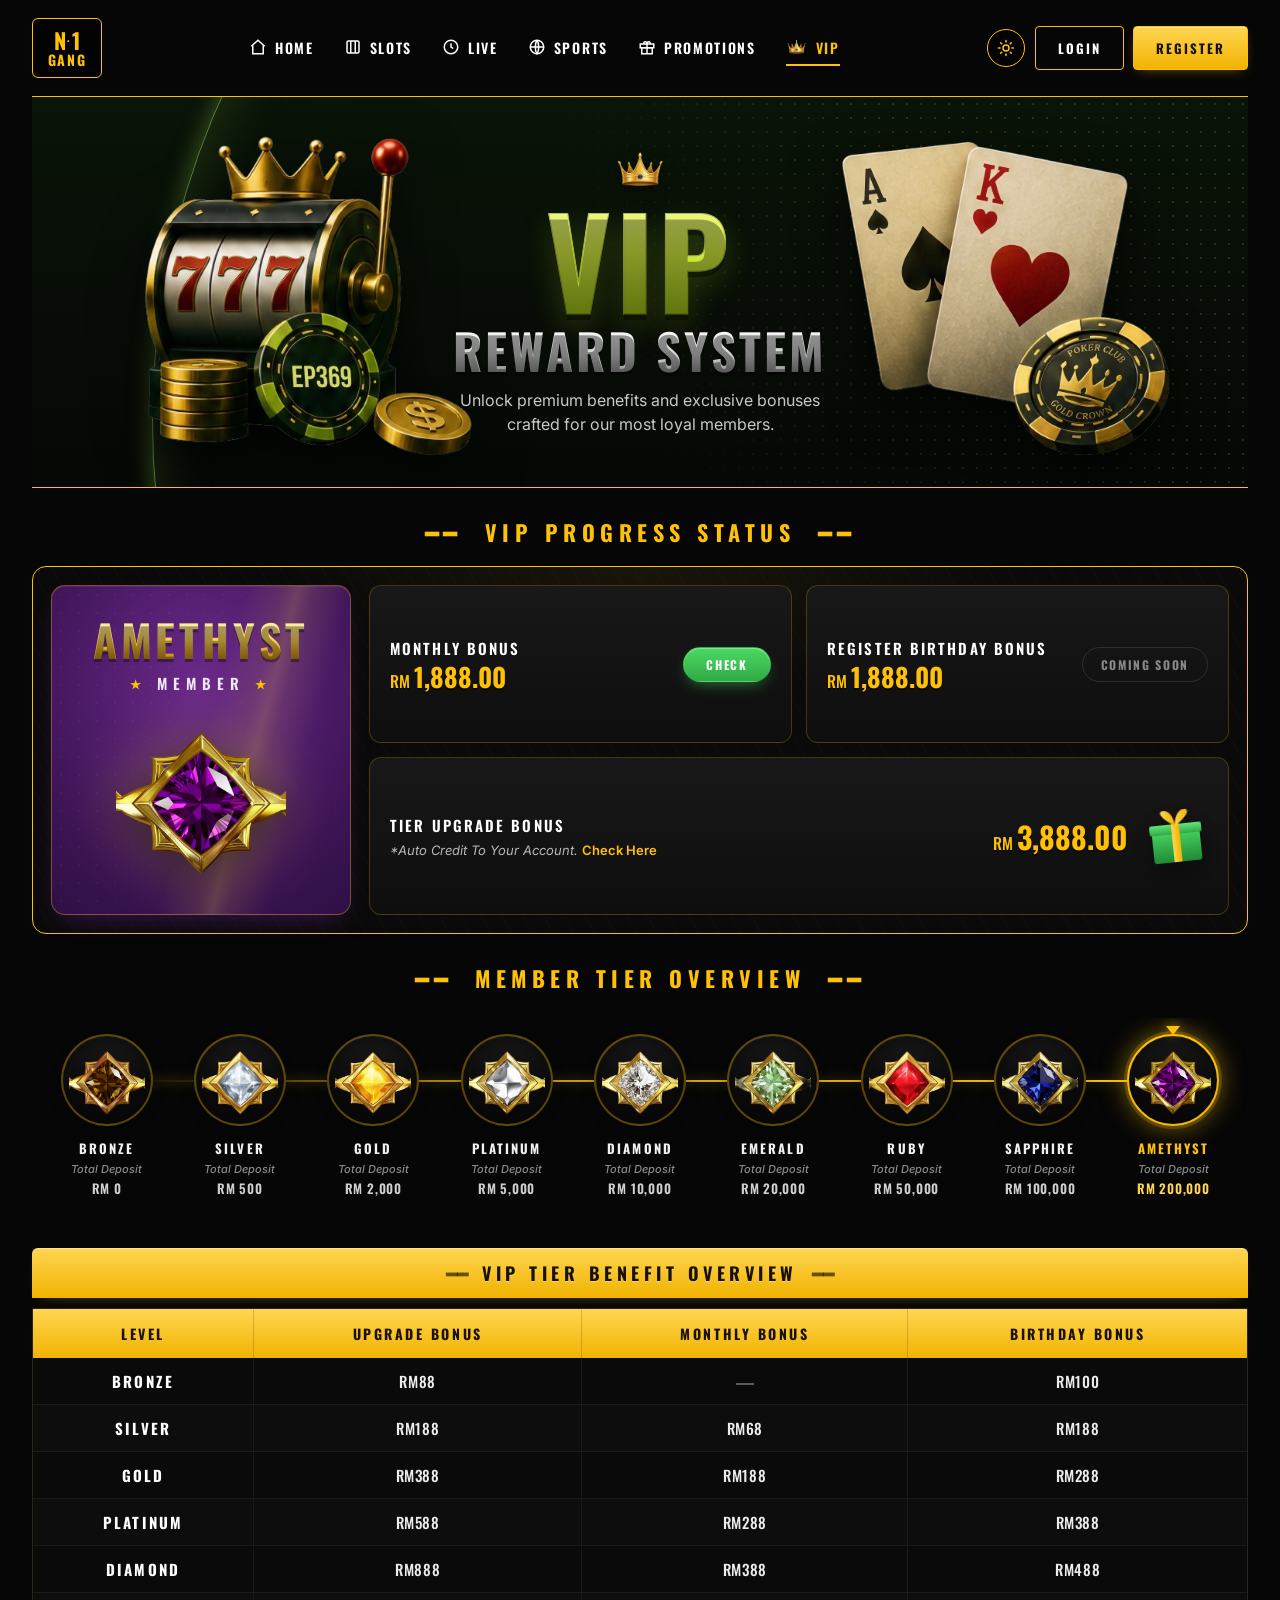
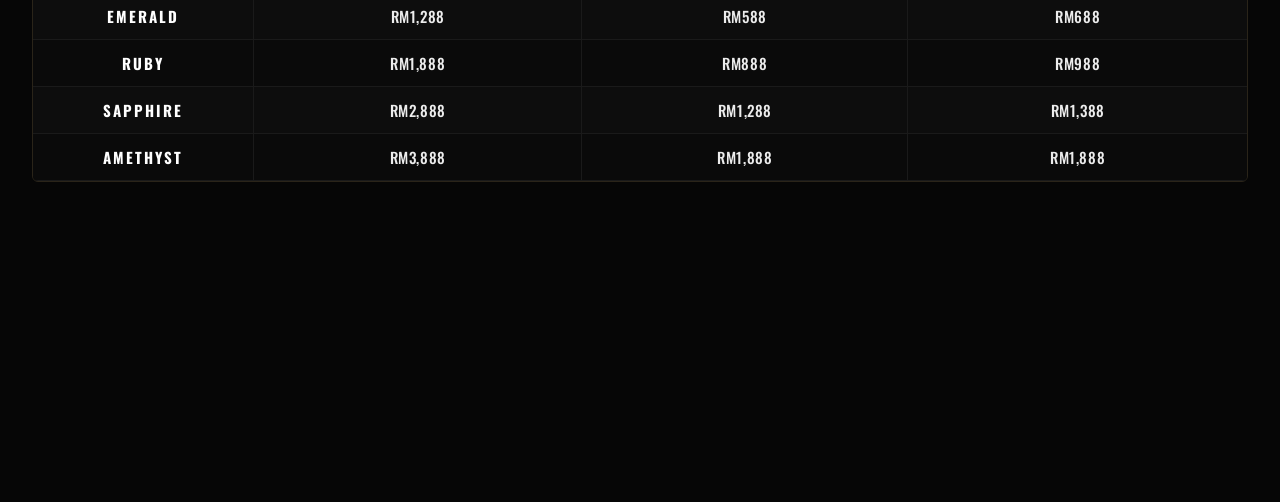
==== commit 1c46acc6: "Keep benefits table as a table on mobile, shrink to fit (no overflow) Drop the stacked-card swap; in" ====
--- a/vip reward/VIP Reward v2.html
+++ b/vip reward/VIP Reward v2.html
@@ -332,108 +332,6 @@
       </table>
     </div>
 
-    <!-- Mobile stacked card version of the benefits table -->
-    <div class="benefit-cards" aria-hidden="false">
-      <div class="benefit-card">
-        <div class="bc-head">
-          <img class="bc-rank" src="assets/ranks/rank/Bronze.png" alt="" />
-          <div class="bc-name">BRONZE</div>
-        </div>
-        <div class="bc-rows">
-          <div class="bc-row"><span class="bc-label">Upgrade Bonus</span><span class="bc-val">RM88</span></div>
-          <div class="bc-row"><span class="bc-label">Monthly Bonus</span><span class="bc-val bc-val-dash">—</span></div>
-          <div class="bc-row"><span class="bc-label">Birthday Bonus</span><span class="bc-val">RM100</span></div>
-        </div>
-      </div>
-      <div class="benefit-card">
-        <div class="bc-head">
-          <img class="bc-rank" src="assets/ranks/rank/Silver.png" alt="" />
-          <div class="bc-name">SILVER</div>
-        </div>
-        <div class="bc-rows">
-          <div class="bc-row"><span class="bc-label">Upgrade Bonus</span><span class="bc-val">RM188</span></div>
-          <div class="bc-row"><span class="bc-label">Monthly Bonus</span><span class="bc-val">RM68</span></div>
-          <div class="bc-row"><span class="bc-label">Birthday Bonus</span><span class="bc-val">RM188</span></div>
-        </div>
-      </div>
-      <div class="benefit-card">
-        <div class="bc-head">
-          <img class="bc-rank" src="assets/ranks/rank/Gold.png" alt="" />
-          <div class="bc-name">GOLD</div>
-        </div>
-        <div class="bc-rows">
-          <div class="bc-row"><span class="bc-label">Upgrade Bonus</span><span class="bc-val">RM388</span></div>
-          <div class="bc-row"><span class="bc-label">Monthly Bonus</span><span class="bc-val">RM188</span></div>
-          <div class="bc-row"><span class="bc-label">Birthday Bonus</span><span class="bc-val">RM288</span></div>
-        </div>
-      </div>
-      <div class="benefit-card">
-        <div class="bc-head">
-          <img class="bc-rank" src="assets/ranks/rank/Platinum.png" alt="" />
-          <div class="bc-name">PLATINUM</div>
-        </div>
-        <div class="bc-rows">
-          <div class="bc-row"><span class="bc-label">Upgrade Bonus</span><span class="bc-val">RM588</span></div>
-          <div class="bc-row"><span class="bc-label">Monthly Bonus</span><span class="bc-val">RM288</span></div>
-          <div class="bc-row"><span class="bc-label">Birthday Bonus</span><span class="bc-val">RM388</span></div>
-        </div>
-      </div>
-      <div class="benefit-card">
-        <div class="bc-head">
-          <img class="bc-rank" src="assets/ranks/rank/Diamond.png" alt="" />
-          <div class="bc-name">DIAMOND</div>
-        </div>
-        <div class="bc-rows">
-          <div class="bc-row"><span class="bc-label">Upgrade Bonus</span><span class="bc-val">RM888</span></div>
-          <div class="bc-row"><span class="bc-label">Monthly Bonus</span><span class="bc-val">RM388</span></div>
-          <div class="bc-row"><span class="bc-label">Birthday Bonus</span><span class="bc-val">RM488</span></div>
-        </div>
-      </div>
-      <div class="benefit-card">
-        <div class="bc-head">
-          <img class="bc-rank" src="assets/ranks/rank/Emarald.png" alt="" />
-          <div class="bc-name">EMERALD</div>
-        </div>
-        <div class="bc-rows">
-          <div class="bc-row"><span class="bc-label">Upgrade Bonus</span><span class="bc-val">RM1,288</span></div>
-          <div class="bc-row"><span class="bc-label">Monthly Bonus</span><span class="bc-val">RM588</span></div>
-          <div class="bc-row"><span class="bc-label">Birthday Bonus</span><span class="bc-val">RM688</span></div>
-        </div>
-      </div>
-      <div class="benefit-card">
-        <div class="bc-head">
-          <img class="bc-rank" src="assets/ranks/rank/Ruby.png" alt="" />
-          <div class="bc-name">RUBY</div>
-        </div>
-        <div class="bc-rows">
-          <div class="bc-row"><span class="bc-label">Upgrade Bonus</span><span class="bc-val">RM1,888</span></div>
-          <div class="bc-row"><span class="bc-label">Monthly Bonus</span><span class="bc-val">RM888</span></div>
-          <div class="bc-row"><span class="bc-label">Birthday Bonus</span><span class="bc-val">RM988</span></div>
-        </div>
-      </div>
-      <div class="benefit-card">
-        <div class="bc-head">
-          <img class="bc-rank" src="assets/ranks/rank/Sapphire.png" alt="" />
-          <div class="bc-name">SAPPHIRE</div>
-        </div>
-        <div class="bc-rows">
-          <div class="bc-row"><span class="bc-label">Upgrade Bonus</span><span class="bc-val">RM2,888</span></div>
-          <div class="bc-row"><span class="bc-label">Monthly Bonus</span><span class="bc-val">RM1,288</span></div>
-          <div class="bc-row"><span class="bc-label">Birthday Bonus</span><span class="bc-val">RM1,388</span></div>
-        </div>
-      </div>
-      <div class="benefit-card royal">
-        <div class="bc-head">
-          <img class="bc-rank" src="assets/ranks/rank/Amethyst.png" alt="" />
-          <div class="bc-name">AMETHYST</div>
-        </div>
-        <div class="bc-rows">
-          <div class="bc-row"><span class="bc-label">Upgrade Bonus</span><span class="bc-val">RM3,888</span></div>
-          <div class="bc-row"><span class="bc-label">Monthly Bonus</span><span class="bc-val">RM1,888</span></div>
-          <div class="bc-row"><span class="bc-label">Birthday Bonus</span><span class="bc-val">RM1,888</span></div>
-        </div>
-      </div>
-    </div>
 
     <!-- ============== TERMS ============== -->
     <section class="terms">
--- a/vip reward/style-v2.css
+++ b/vip reward/style-v2.css
@@ -991,83 +991,6 @@
   vertical-align: middle;
 }
 
-/* ===================== BENEFIT CARDS (mobile) ===================== */
-/* Hidden by default — swapped in for the table on small viewports */
-.benefit-cards {
-  display: none;
-  margin-top: 6px;
-  flex-direction: column;
-  gap: 10px;
-}
-.benefit-card {
-  border: 1px solid #2a2419;
-  border-radius: 10px;
-  overflow: hidden;
-  background: linear-gradient(180deg, #101010 0%, #070707 100%);
-}
-.benefit-card .bc-head {
-  display: flex;
-  align-items: center;
-  gap: 12px;
-  padding: 12px 14px;
-  background: linear-gradient(180deg, #ffd552 0%, #f1b300 100%);
-}
-.benefit-card .bc-rank {
-  width: 36px;
-  height: 36px;
-  object-fit: contain;
-  filter: drop-shadow(0 2px 4px rgba(0, 0, 0, 0.4));
-}
-.benefit-card .bc-name {
-  font-family: "Oswald", sans-serif;
-  font-weight: 700;
-  font-size: 16px;
-  letter-spacing: 0.18em;
-  color: #1a1100;
-}
-.benefit-card .bc-rows {
-  display: flex;
-  flex-direction: column;
-}
-.benefit-card .bc-row {
-  display: flex;
-  align-items: center;
-  justify-content: space-between;
-  gap: 10px;
-  padding: 11px 14px;
-  border-top: 1px solid #1a1a1a;
-}
-.benefit-card .bc-row:first-child {
-  border-top: none;
-}
-.benefit-card .bc-label {
-  font-family: "Inter", sans-serif;
-  font-size: 13px;
-  letter-spacing: 0.04em;
-  color: #b8b8b8;
-  text-transform: uppercase;
-}
-.benefit-card .bc-val {
-  font-family: "Oswald", sans-serif;
-  font-weight: 700;
-  font-size: 15px;
-  letter-spacing: 0.04em;
-  color: #ececec;
-}
-.benefit-card .bc-val-dash {
-  color: #6a6a6a;
-  font-weight: 500;
-}
-.benefit-card.royal {
-  border-color: var(--gold);
-  box-shadow:
-    0 0 0 1px rgba(255, 193, 7, 0.25),
-    0 0 22px -6px rgba(255, 193, 7, 0.4);
-}
-.benefit-card.royal .bc-val {
-  color: var(--gold-soft);
-}
-
 /* ===================== TERMS ===================== */
 .terms {
   margin-top: 22px;
@@ -1342,30 +1265,30 @@
     gap: 12px;
   }
   .bonus {
-    padding: 12px 14px;
-    gap: 10px;
+    padding: 14px 16px;
+    gap: 12px;
   }
   .bonus-label {
+    font-size: 14px;
+    letter-spacing: 0.12em;
+  }
+  .bonus-rm {
+    font-size: 15px;
+  }
+  .bonus-amt {
+    font-size: 22px;
+  }
+  .bonus-amt-lg {
+    font-size: 28px;
+  }
+  .bonus-hint {
+    font-size: 13px;
+  }
+  .bonus-action {
+    min-width: 88px;
+    padding: 9px 16px;
     font-size: 12px;
-    letter-spacing: 0.1em;
-  }
-  .bonus-rm {
-    font-size: 13px;
-  }
-  .bonus-amt {
-    font-size: 18px;
-  }
-  .bonus-amt-lg {
-    font-size: 22px;
-  }
-  .bonus-hint {
-    font-size: 12px;
-  }
-  .bonus-action {
-    min-width: 78px;
-    padding: 7px 14px;
-    font-size: 11px;
-    letter-spacing: 0.12em;
+    letter-spacing: 0.14em;
   }
   .bonus-action {
     min-width: 96px;
@@ -1393,12 +1316,18 @@
     display: block;
   }
 
-  /* Mobile: swap table for stacked cards */
-  .table-wrap {
-    display: none;
-  }
-  .benefit-cards {
-    display: flex;
+  /* Mobile: keep the table as a table — shrink it so all 4 columns fit */
+  table.benefit thead th {
+    padding: 10px 6px;
+    font-size: 11px;
+    letter-spacing: 0.08em;
+  }
+  table.benefit tbody td {
+    padding: 9px 6px;
+    font-size: 13px;
+  }
+  table.benefit tbody td.lvl {
+    letter-spacing: 0.08em;
   }
 
   .terms {
@@ -1492,13 +1421,6 @@
   }
   .section-banner.banner-strip .strip-dash {
     display: none;
-  }
-  /* Stacked-card view: banner-strip should keep top radius (no table below) */
-  .section-banner.banner-strip + .table-wrap + .benefit-cards {
-    margin-top: 10px;
-  }
-  .section-banner.banner-strip {
-    border-radius: 6px;
   }
 
   .progress-panel {
@@ -1580,26 +1502,26 @@
     align-self: center;
   }
   .bonus-label {
-    font-size: 11px;
-    letter-spacing: 0.08em;
+    font-size: 13px;
+    letter-spacing: 0.1em;
   }
   .bonus-rm {
+    font-size: 14px;
+  }
+  .bonus-amt {
+    font-size: 20px;
+  }
+  .bonus-amt-lg {
+    font-size: 24px;
+  }
+  .bonus-hint {
     font-size: 12px;
-  }
-  .bonus-amt {
-    font-size: 17px;
-  }
-  .bonus-amt-lg {
-    font-size: 20px;
-  }
-  .bonus-hint {
-    font-size: 11px;
   }
   .bonus-action {
     width: 100%;
-    padding: 8px 12px;
-    font-size: 11px;
-    letter-spacing: 0.1em;
+    padding: 9px 14px;
+    font-size: 12px;
+    letter-spacing: 0.12em;
   }
 
   /* Chain on phones: shrink nodes, keep scroll-snap so swipe feels nice */
@@ -1625,22 +1547,18 @@
     font-size: 12px;
   }
 
-  /* Benefit cards: tighten spacing */
-  .benefit-card .bc-head {
-    padding: 10px 12px;
-  }
-  .benefit-card .bc-name {
-    font-size: 15px;
-    letter-spacing: 0.14em;
-  }
-  .benefit-card .bc-row {
-    padding: 10px 12px;
-  }
-  .benefit-card .bc-label {
-    font-size: 12px;
-  }
-  .benefit-card .bc-val {
-    font-size: 14px;
+  /* Phone-sized table: tighter still, all 4 columns must fit */
+  table.benefit thead th {
+    padding: 8px 4px;
+    font-size: 10px;
+    letter-spacing: 0.06em;
+  }
+  table.benefit tbody td {
+    padding: 8px 4px;
+    font-size: 11px;
+  }
+  table.benefit tbody td.lvl {
+    letter-spacing: 0.05em;
   }
 
   .terms {
@@ -1817,22 +1735,18 @@
     font-size: 11px;
   }
 
-  .benefit-card .bc-rank {
-    width: 30px;
-    height: 30px;
-  }
-  .benefit-card .bc-name {
-    font-size: 14px;
-    letter-spacing: 0.12em;
-  }
-  .benefit-card .bc-row {
-    padding: 9px 12px;
-  }
-  .benefit-card .bc-label {
-    font-size: 11px;
-  }
-  .benefit-card .bc-val {
-    font-size: 13px;
+  /* Small-phone table: smallest sizes that still keep all 4 columns visible */
+  table.benefit thead th {
+    padding: 7px 3px;
+    font-size: 9px;
+    letter-spacing: 0.04em;
+  }
+  table.benefit tbody td {
+    padding: 7px 3px;
+    font-size: 10px;
+  }
+  table.benefit tbody td.lvl {
+    letter-spacing: 0.03em;
   }
 
   .terms {
@@ -2161,40 +2075,6 @@
   color: #e10e1c;
 }
 
-/* Benefit cards (mobile) */
-[data-theme="light"] .benefit-card {
-  background: #ffffff;
-  border-color: #f0d1d4;
-  box-shadow: 0 1px 6px rgba(0, 0, 0, 0.04);
-}
-[data-theme="light"] .benefit-card .bc-head {
-  background: linear-gradient(180deg, #ff3344 0%, #e10e1c 100%);
-}
-[data-theme="light"] .benefit-card .bc-name {
-  color: #ffffff;
-}
-[data-theme="light"] .benefit-card .bc-row {
-  border-top-color: #ececec;
-}
-[data-theme="light"] .benefit-card .bc-label {
-  color: #6a6a6a;
-}
-[data-theme="light"] .benefit-card .bc-val {
-  color: #1a1a1a;
-}
-[data-theme="light"] .benefit-card .bc-val-dash {
-  color: #b8b8b8;
-}
-[data-theme="light"] .benefit-card.royal {
-  border-color: #e10e1c;
-  box-shadow:
-    0 0 0 1px rgba(225, 14, 28, 0.18),
-    0 0 22px -6px rgba(225, 14, 28, 0.3);
-}
-[data-theme="light"] .benefit-card.royal .bc-val {
-  color: #e10e1c;
-}
-
 /* Table */
 [data-theme="light"] .table-wrap {
   border-color: #f0d1d4;
@@ -2283,7 +2163,6 @@
 .progress-panel.in-view .bonus,
 .tier-chain.in-view .chain-step,
 .benefit.in-view tbody tr,
-.benefit-cards.in-view .benefit-card,
 .terms.in-view .term {
   animation: fadeInUp 0.65s cubic-bezier(0.2, 0.8, 0.2, 1) both;
 }
@@ -2305,16 +2184,6 @@
 .tier-chain.in-view .chain-step:nth-child(9)  { animation-delay: 0.40s; }
 .tier-chain.in-view .chain-step:nth-child(10) { animation-delay: 0.45s; }
 
-/* Benefit cards (mobile) stagger */
-.benefit-cards.in-view .benefit-card:nth-child(1) { animation-delay: 0.05s; }
-.benefit-cards.in-view .benefit-card:nth-child(2) { animation-delay: 0.10s; }
-.benefit-cards.in-view .benefit-card:nth-child(3) { animation-delay: 0.15s; }
-.benefit-cards.in-view .benefit-card:nth-child(4) { animation-delay: 0.20s; }
-.benefit-cards.in-view .benefit-card:nth-child(5) { animation-delay: 0.25s; }
-.benefit-cards.in-view .benefit-card:nth-child(6) { animation-delay: 0.30s; }
-.benefit-cards.in-view .benefit-card:nth-child(7) { animation-delay: 0.35s; }
-.benefit-cards.in-view .benefit-card:nth-child(8) { animation-delay: 0.40s; }
-.benefit-cards.in-view .benefit-card:nth-child(9) { animation-delay: 0.45s; }
 
 /* Benefit table rows stagger */
 .benefit.in-view tbody tr:nth-child(1) { animation-delay: 0.05s; }
@@ -2343,7 +2212,6 @@
   .progress-panel.in-view .bonus,
   .tier-chain.in-view .chain-step,
   .benefit.in-view tbody tr,
-  .benefit-cards.in-view .benefit-card,
   .terms.in-view .term {
     animation: none !important;
   }
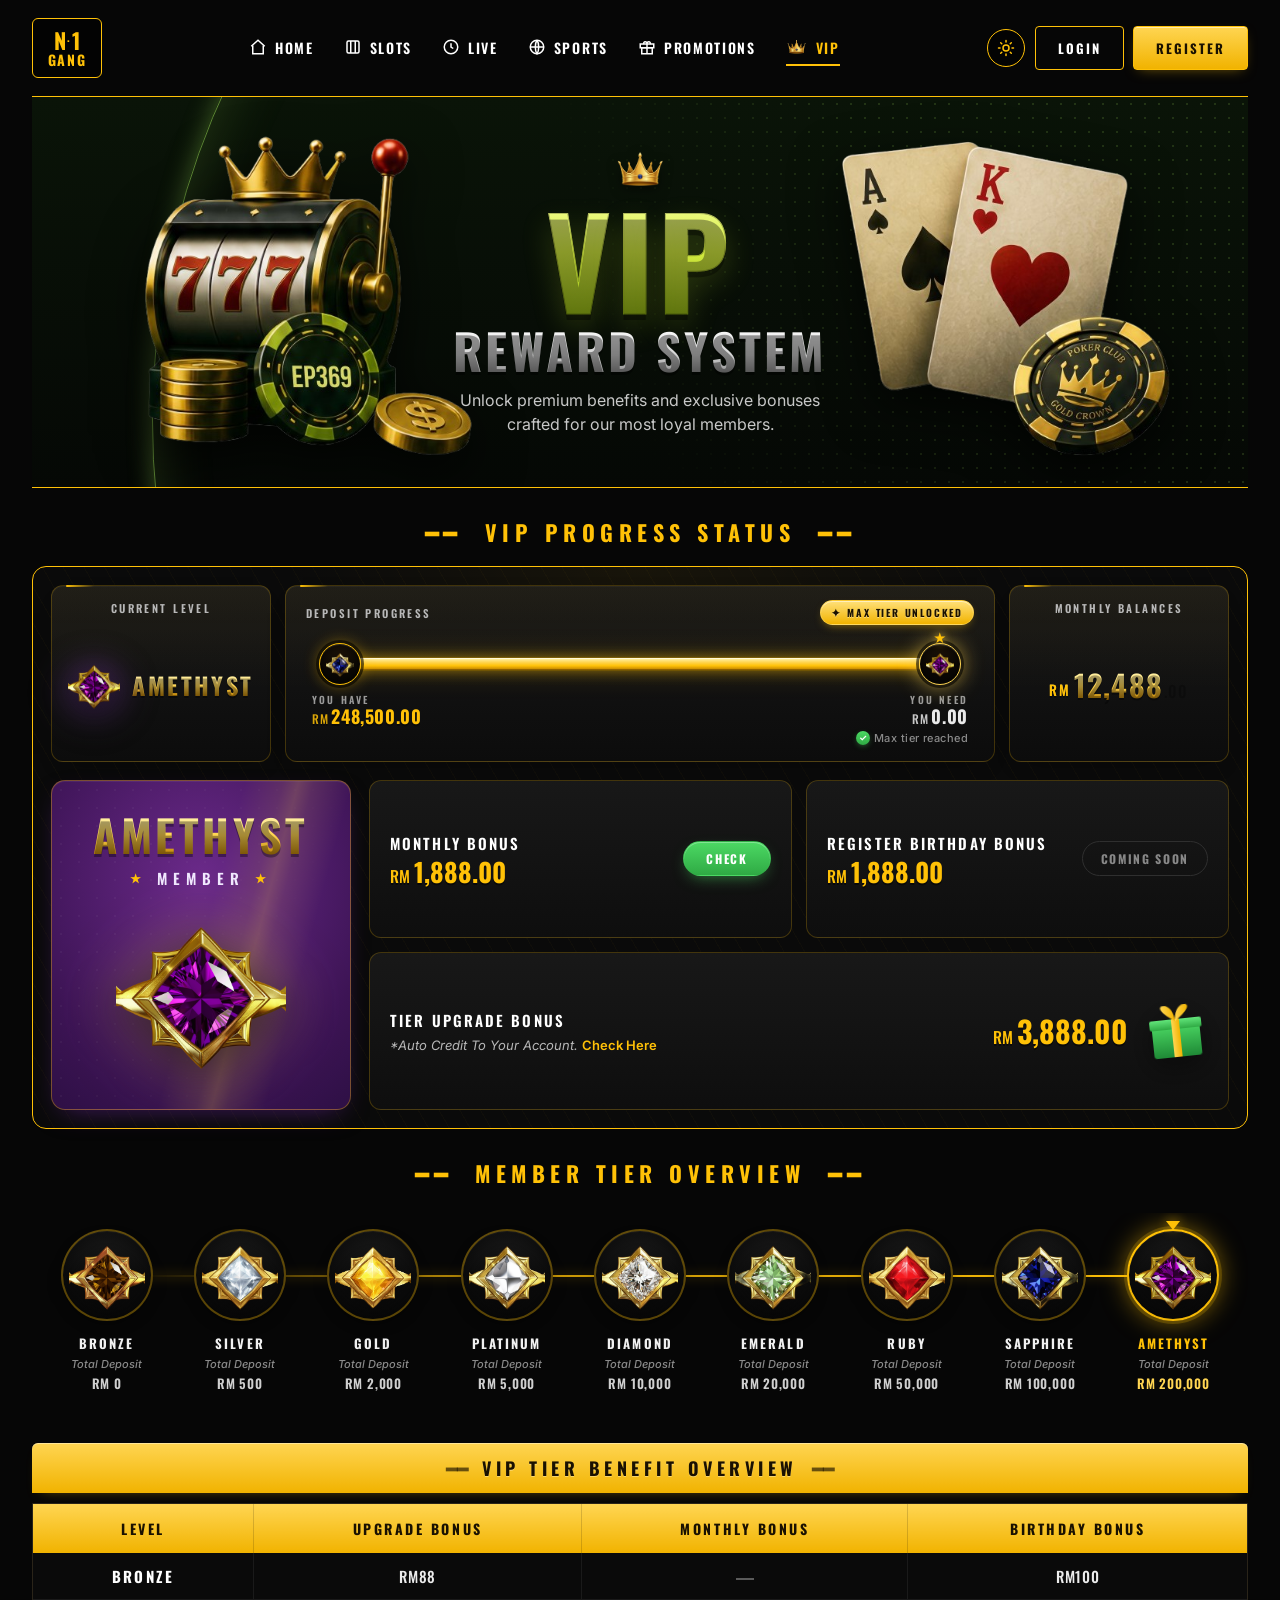
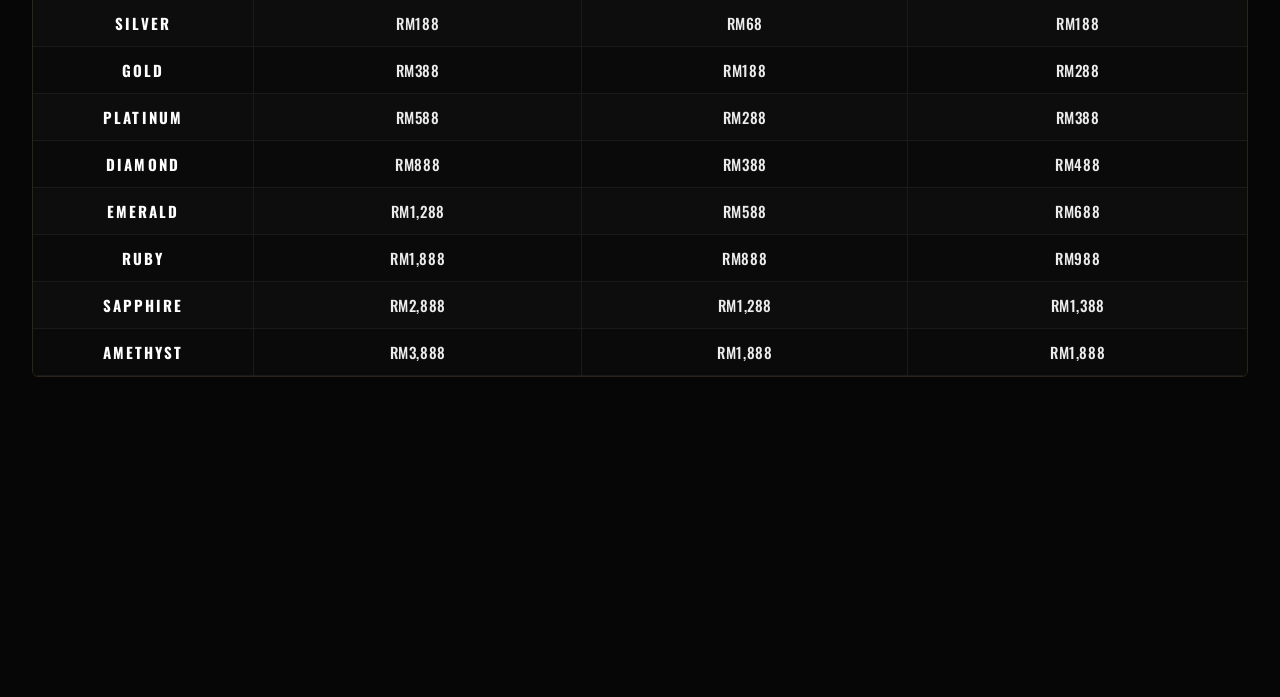
==== commit 5a965097: "Add bobbing animation to floating button; pause on menu open" ====
--- a/vip reward/VIP Reward v2.html
+++ b/vip reward/VIP Reward v2.html
@@ -96,6 +96,54 @@
     <div class="section-banner">━━&nbsp; VIP PROGRESS STATUS &nbsp;━━</div>
 
     <section class="progress-panel">
+      <!-- Stats strip: current level, deposit progress bar, monthly balances -->
+      <div class="progress-stats">
+        <div class="stat-chip stat-level">
+          <span class="chip-label">Current Level</span>
+          <div class="chip-body">
+            <img class="chip-emblem" src="assets/ranks/rank/Amethyst.png" alt="" />
+            <span class="chip-value">AMETHYST</span>
+          </div>
+        </div>
+
+        <div class="stat-chip stat-progress" data-state="max">
+          <div class="chip-head">
+            <span class="chip-label">Deposit Progress</span>
+            <span class="chip-badge">MAX TIER UNLOCKED</span>
+          </div>
+          <div class="progress-track" style="--p: 100%">
+            <div class="progress-fill" aria-hidden="true">
+              <span class="progress-shimmer"></span>
+            </div>
+            <span class="progress-marker progress-marker-start" aria-hidden="true">
+              <img src="assets/ranks/rank/Sapphire.png" alt="" />
+            </span>
+            <span class="progress-marker progress-marker-end" aria-hidden="true">
+              <img src="assets/ranks/rank/Amethyst.png" alt="" />
+              <span class="marker-crown">★</span>
+            </span>
+          </div>
+          <div class="progress-amounts">
+            <div class="amount-block">
+              <span class="amount-label">You have</span>
+              <span class="amount-now"><span class="amount-rm">RM</span>248,500.00</span>
+            </div>
+            <div class="amount-block amount-block-right">
+              <span class="amount-label">You need</span>
+              <span class="amount-goal"><span class="amount-rm">RM</span>0.00</span>
+              <span class="amount-hint"><span class="amount-check">✓</span> Max tier reached</span>
+            </div>
+          </div>
+        </div>
+
+        <div class="stat-chip stat-monthly">
+          <span class="chip-label">Monthly Balances</span>
+          <div class="chip-body">
+            <span class="chip-value"><span class="chip-rm">RM</span>12,488<span class="chip-cents">.00</span></span>
+          </div>
+        </div>
+      </div>
+
       <div class="rank-banner">
         <div class="rank-banner-text">
           <div class="rank-banner-name">AMETHYST</div>
--- a/vip reward/style-v2.css
+++ b/vip reward/style-v2.css
@@ -408,8 +408,371 @@
   padding: 18px;
   display: grid;
   grid-template-columns: 300px minmax(0, 1fr);
+  grid-template-areas:
+    "stats stats"
+    "rank  bonuses";
   gap: 18px;
   align-items: stretch;
+}
+.progress-stats { grid-area: stats; }
+.rank-banner    { grid-area: rank; }
+.bonuses        { grid-area: bonuses; }
+
+/* ===================== PROGRESS STATS STRIP ===================== */
+.progress-stats {
+  display: grid;
+  grid-template-columns: 220px minmax(0, 1fr) 220px;
+  gap: 14px;
+  align-items: stretch;
+  min-width: 0;
+}
+
+.stat-chip {
+  position: relative;
+  display: flex;
+  flex-direction: column;
+  gap: 8px;
+  padding: 14px 18px;
+  border-radius: 12px;
+  background:
+    linear-gradient(180deg, rgba(255, 193, 7, 0.04) 0%, transparent 60%),
+    linear-gradient(180deg, #181818 0%, #0c0c0c 100%);
+  border: 1px solid rgba(255, 193, 7, 0.22);
+  box-shadow:
+    inset 0 1px 0 rgba(255, 255, 255, 0.04),
+    0 10px 24px -18px rgba(0, 0, 0, 0.8);
+  transition: border-color 0.25s ease, transform 0.25s ease, box-shadow 0.25s ease;
+  min-width: 0;
+}
+.stat-chip:hover {
+  border-color: rgba(255, 193, 7, 0.55);
+  transform: translateY(-2px);
+  box-shadow:
+    inset 0 1px 0 rgba(255, 255, 255, 0.06),
+    0 14px 28px -16px rgba(255, 193, 7, 0.35);
+}
+/* hairline gold accent line on top-left corner */
+.stat-chip::before {
+  content: "";
+  position: absolute;
+  top: -1px;
+  left: 14px;
+  width: 28px;
+  height: 2px;
+  background: linear-gradient(90deg, var(--gold) 0%, transparent 100%);
+  border-radius: 2px;
+  pointer-events: none;
+}
+
+.chip-label {
+  font-family: "Oswald", sans-serif;
+  font-weight: 600;
+  font-size: 11px;
+  letter-spacing: 0.22em;
+  text-transform: uppercase;
+  color: #b8b8b8;
+  text-align: center;
+}
+.chip-body {
+  display: flex;
+  align-items: center;
+  justify-content: center;
+  gap: 12px;
+  min-width: 0;
+  flex: 1 1 auto;
+}
+.chip-emblem {
+  width: 46px;
+  height: 46px;
+  object-fit: contain;
+  filter:
+    drop-shadow(0 4px 8px rgba(0, 0, 0, 0.5))
+    drop-shadow(0 0 10px rgba(255, 213, 82, 0.25));
+  animation: chipEmblemHover 4.2s ease-in-out infinite;
+}
+.chip-value {
+  font-family: "Oswald", sans-serif;
+  font-weight: 700;
+  font-size: 26px;
+  letter-spacing: 0.08em;
+  line-height: 1;
+  background: linear-gradient(180deg, #fff6b8 0%, #ffd552 55%, #b87b00 100%);
+  -webkit-background-clip: text;
+          background-clip: text;
+  color: transparent;
+  text-shadow: 0 2px 0 rgba(0, 0, 0, 0.35);
+  white-space: nowrap;
+}
+.chip-rm {
+  font-size: 13px;
+  font-weight: 500;
+  margin-right: 4px;
+  color: var(--gold);
+  -webkit-text-fill-color: var(--gold);
+}
+.chip-cents {
+  font-size: 14px;
+  font-weight: 500;
+  opacity: 0.7;
+}
+
+/* --- The wide progress chip in the middle --- */
+.stat-progress {
+  padding: 14px 20px 16px;
+  gap: 10px;
+}
+.stat-progress .chip-head {
+  display: flex;
+  align-items: center;
+  justify-content: space-between;
+  gap: 12px;
+  flex-wrap: wrap;
+}
+.chip-badge {
+  display: inline-flex;
+  align-items: center;
+  gap: 6px;
+  padding: 4px 10px;
+  font-family: "Oswald", sans-serif;
+  font-weight: 700;
+  font-size: 10px;
+  letter-spacing: 0.18em;
+  text-transform: uppercase;
+  color: #1a1100;
+  background: linear-gradient(180deg, #ffe07a 0%, #f1b300 100%);
+  border-radius: 999px;
+  border: 1px solid rgba(255, 213, 82, 0.6);
+  box-shadow:
+    inset 0 1px 0 rgba(255, 255, 255, 0.5),
+    0 4px 10px -4px rgba(255, 193, 7, 0.55);
+  text-shadow: 0 1px 0 rgba(255, 255, 255, 0.4);
+}
+.chip-badge::before {
+  content: "✦";
+  font-size: 11px;
+  line-height: 1;
+}
+
+/* The progress track itself */
+.progress-track {
+  position: relative;
+  height: 14px;
+  margin: 22px 22px 6px;
+  border-radius: 999px;
+  background:
+    linear-gradient(180deg, #050505 0%, #1a1308 100%);
+  border: 1px solid rgba(255, 193, 7, 0.18);
+  box-shadow:
+    inset 0 2px 4px rgba(0, 0, 0, 0.8),
+    inset 0 -1px 0 rgba(255, 255, 255, 0.03);
+  overflow: visible;
+}
+.progress-fill {
+  position: relative;
+  height: 100%;
+  width: var(--p, 0%);
+  border-radius: 999px;
+  background:
+    linear-gradient(180deg, #fff6b8 0%, #ffd552 35%, #ffc107 65%, #b87b00 100%);
+  box-shadow:
+    inset 0 1px 0 rgba(255, 255, 255, 0.55),
+    inset 0 -1px 0 rgba(0, 0, 0, 0.25),
+    0 0 14px rgba(255, 193, 7, 0.55),
+    0 0 28px rgba(255, 193, 7, 0.25);
+  overflow: hidden;
+  transition: width 1.2s cubic-bezier(0.2, 0.9, 0.25, 1);
+}
+.progress-shimmer {
+  position: absolute;
+  inset: 0;
+  background: linear-gradient(
+    90deg,
+    transparent 0%,
+    rgba(255, 255, 255, 0.6) 50%,
+    transparent 100%
+  );
+  transform: translateX(-100%);
+  animation: progressShimmer 2.8s linear infinite;
+}
+
+/* Tier emblem markers anchored at start & end of track */
+.progress-marker {
+  position: absolute;
+  top: 50%;
+  display: flex;
+  align-items: center;
+  justify-content: center;
+  width: 42px;
+  height: 42px;
+  border-radius: 50%;
+  background:
+    radial-gradient(circle at 50% 35%, #1f1408 0%, #060503 70%);
+  border: 1.5px solid var(--gold);
+  box-shadow:
+    0 0 0 3px rgba(0, 0, 0, 0.6),
+    0 0 16px rgba(255, 193, 7, 0.45),
+    inset 0 1px 0 rgba(255, 255, 255, 0.1);
+  transform: translateY(-50%);
+}
+.progress-marker img {
+  width: 28px;
+  height: 28px;
+  object-fit: contain;
+  filter: drop-shadow(0 2px 4px rgba(0, 0, 0, 0.6));
+}
+.progress-marker-start { left: -10px; }
+.progress-marker-end   { right: -10px; }
+.progress-marker-end {
+  border-color: #ffd552;
+  box-shadow:
+    0 0 0 3px rgba(0, 0, 0, 0.6),
+    0 0 22px rgba(255, 213, 82, 0.75),
+    inset 0 1px 0 rgba(255, 255, 255, 0.15);
+  animation: markerPulse 2.6s ease-in-out infinite;
+}
+.marker-crown {
+  position: absolute;
+  top: -14px;
+  left: 50%;
+  transform: translateX(-50%);
+  font-size: 13px;
+  color: var(--gold);
+  text-shadow: 0 0 8px rgba(255, 213, 82, 0.9);
+}
+
+.progress-amounts {
+  display: flex;
+  align-items: flex-start;
+  justify-content: space-between;
+  gap: 10px;
+  margin-top: 8px;
+  padding: 0 6px;
+  font-family: "Oswald", sans-serif;
+  letter-spacing: 0.04em;
+}
+.amount-block {
+  display: flex;
+  flex-direction: column;
+  gap: 2px;
+  min-width: 0;
+}
+.amount-block-right {
+  text-align: right;
+  align-items: flex-end;
+}
+.amount-label {
+  font-family: "Oswald", sans-serif;
+  font-weight: 600;
+  font-size: 10px;
+  letter-spacing: 0.22em;
+  text-transform: uppercase;
+  color: #9a9a9a;
+  line-height: 1;
+}
+.amount-now {
+  font-weight: 700;
+  font-size: 18px;
+  color: var(--gold);
+  text-shadow: 0 2px 0 rgba(0, 0, 0, 0.4);
+  line-height: 1.1;
+}
+.amount-now .amount-rm,
+.amount-goal .amount-rm {
+  font-size: 12px;
+  font-weight: 500;
+  margin-right: 3px;
+  opacity: 0.85;
+}
+.amount-goal {
+  font-weight: 700;
+  font-size: 18px;
+  color: #e9e9e9;
+  line-height: 1.1;
+}
+.amount-hint {
+  display: inline-flex;
+  align-items: center;
+  gap: 4px;
+  margin-top: 2px;
+  font-family: "Inter", sans-serif;
+  font-weight: 500;
+  font-size: 11px;
+  letter-spacing: 0.04em;
+  color: #8a8a8a;
+  text-transform: none;
+}
+.amount-check {
+  display: inline-flex;
+  align-items: center;
+  justify-content: center;
+  width: 14px;
+  height: 14px;
+  border-radius: 50%;
+  background: linear-gradient(180deg, #4cd964 0%, #2faa44 100%);
+  color: #ffffff;
+  font-size: 9px;
+  font-weight: 700;
+  line-height: 1;
+  box-shadow: 0 2px 6px -2px rgba(76, 217, 100, 0.6);
+}
+
+/* --- Per-chip flavors --- */
+.stat-level,
+.stat-monthly {
+  justify-content: center;     /* fill stretched height nicely */
+  text-align: center;
+}
+.stat-level .chip-emblem {
+  width: 52px;
+  height: 52px;
+  filter:
+    drop-shadow(0 6px 12px rgba(0, 0, 0, 0.55))
+    drop-shadow(0 0 16px rgba(160, 80, 220, 0.55));
+}
+.stat-level .chip-value {
+  font-size: 24px;
+  letter-spacing: 0.1em;
+}
+.stat-monthly .chip-body {
+  justify-content: center;
+}
+.stat-monthly .chip-value {
+  font-size: 30px;
+  letter-spacing: 0.04em;
+}
+.stat-monthly .chip-rm {
+  font-size: 14px;
+  vertical-align: 2px;
+}
+.stat-monthly .chip-cents {
+  font-size: 16px;
+  vertical-align: 2px;
+  margin-left: 1px;
+}
+
+/* ----- Animations ----- */
+@keyframes progressShimmer {
+  0%   { transform: translateX(-100%); }
+  60%  { transform: translateX(220%); }
+  100% { transform: translateX(220%); }
+}
+@keyframes markerPulse {
+  0%, 100% {
+    box-shadow:
+      0 0 0 3px rgba(0, 0, 0, 0.6),
+      0 0 16px rgba(255, 213, 82, 0.55),
+      inset 0 1px 0 rgba(255, 255, 255, 0.12);
+  }
+  50% {
+    box-shadow:
+      0 0 0 3px rgba(0, 0, 0, 0.6),
+      0 0 28px rgba(255, 213, 82, 0.95),
+      inset 0 1px 0 rgba(255, 255, 255, 0.2);
+  }
+}
+@keyframes chipEmblemHover {
+  0%, 100% { transform: translateY(0) rotate(0deg); }
+  50%      { transform: translateY(-2px) rotate(-2deg); }
 }
 
 /* --- Rank Banner (left vertical card on desktop) --- */
@@ -1112,6 +1475,14 @@
     grid-template-columns: 260px minmax(0, 1fr);
     gap: 14px;
   }
+  .progress-stats {
+    grid-template-columns: 190px minmax(0, 1fr) 200px;
+    gap: 12px;
+  }
+  .chip-value { font-size: 20px; }
+  .progress-track { margin: 20px 20px 6px; }
+  .progress-marker { width: 38px; height: 38px; }
+  .progress-marker img { width: 24px; height: 24px; }
   .rank-banner {
     padding: 24px 22px;
   }
@@ -1232,10 +1603,33 @@
 
   .progress-panel {
     grid-template-columns: 1fr;
+    grid-template-areas:
+      "stats"
+      "rank"
+      "bonuses";
     padding: 14px;
     gap: 14px;
     align-items: stretch;
   }
+  .progress-stats {
+    grid-template-columns: minmax(0, 1fr) minmax(0, 1fr);
+    grid-template-areas:
+      "level   monthly"
+      "progress progress";
+    gap: 10px;
+  }
+  .stat-level    { grid-area: level; }
+  .stat-monthly  { grid-area: monthly; }
+  .stat-progress { grid-area: progress; }
+  .stat-chip { padding: 12px 14px; }
+  .chip-value { font-size: 19px; }
+  .chip-emblem { width: 32px; height: 32px; }
+  .progress-track { margin: 20px 22px 8px; height: 12px; }
+  .progress-marker { width: 38px; height: 38px; }
+  .progress-marker img { width: 24px; height: 24px; }
+  .chip-badge { font-size: 9px; padding: 3px 8px; letter-spacing: 0.16em; }
+  .amount-now { font-size: 16px; }
+  .amount-goal { font-size: 14px; }
   .bonuses {
     grid-auto-rows: auto;
   }
@@ -1427,6 +1821,34 @@
     padding: 12px;
     border-radius: 12px;
   }
+  .progress-stats {
+    grid-template-columns: 1fr;
+    grid-template-areas:
+      "level"
+      "progress"
+      "monthly";
+    gap: 10px;
+  }
+  .stat-chip { padding: 12px 14px; gap: 6px; }
+  .stat-chip::before { left: 12px; width: 22px; }
+  .chip-label { font-size: 10px; letter-spacing: 0.18em; }
+  .chip-emblem { width: 30px; height: 30px; }
+  .chip-value { font-size: 18px; letter-spacing: 0.06em; }
+  .chip-rm { font-size: 12px; }
+  .chip-cents { font-size: 12px; }
+  .stat-progress { padding: 12px 16px 14px; }
+  .stat-progress .chip-head { gap: 8px; }
+  .chip-badge { font-size: 9px; padding: 3px 8px; letter-spacing: 0.14em; }
+  .progress-track { margin: 18px 18px 6px; height: 11px; }
+  .progress-marker { width: 32px; height: 32px; }
+  .progress-marker img { width: 20px; height: 20px; }
+  .progress-marker-start { left: -8px; }
+  .progress-marker-end   { right: -8px; }
+  .marker-crown { top: -12px; font-size: 11px; }
+  .amount-now { font-size: 15px; }
+  .amount-goal { font-size: 13px; }
+  .amount-now .amount-rm,
+  .amount-goal .amount-rm { font-size: 10px; }
   .rank-banner {
     flex-direction: row;
     justify-content: space-between;
@@ -2008,6 +2430,82 @@
   border-color: #d8d8d8;
 }
 
+/* Progress stats — light theme */
+[data-theme="light"] .stat-chip {
+  background: linear-gradient(180deg, #ffffff 0%, #fafafa 100%);
+  border-color: rgba(225, 14, 28, 0.18);
+  box-shadow:
+    inset 0 1px 0 rgba(255, 255, 255, 0.9),
+    0 1px 6px rgba(0, 0, 0, 0.04);
+}
+[data-theme="light"] .stat-chip:hover {
+  border-color: rgba(225, 14, 28, 0.45);
+  box-shadow:
+    inset 0 1px 0 rgba(255, 255, 255, 0.9),
+    0 12px 24px -14px rgba(225, 14, 28, 0.35);
+}
+[data-theme="light"] .stat-chip::before {
+  background: linear-gradient(90deg, #e10e1c 0%, transparent 100%);
+}
+[data-theme="light"] .chip-label { color: #6a6a6a; }
+[data-theme="light"] .chip-value {
+  background: linear-gradient(180deg, #1a1a1a 0%, #4a4a4a 100%);
+  -webkit-background-clip: text;
+          background-clip: text;
+  color: transparent;
+  text-shadow: none;
+}
+[data-theme="light"] .chip-rm { color: #e10e1c; -webkit-text-fill-color: #e10e1c; }
+[data-theme="light"] .chip-badge {
+  background: linear-gradient(180deg, #ff5060 0%, #e10e1c 100%);
+  color: #ffffff;
+  border-color: rgba(225, 14, 28, 0.6);
+  text-shadow: none;
+  box-shadow:
+    inset 0 1px 0 rgba(255, 255, 255, 0.35),
+    0 4px 10px -4px rgba(225, 14, 28, 0.55);
+}
+[data-theme="light"] .progress-track {
+  background: linear-gradient(180deg, #f0f0f0 0%, #e4e4e4 100%);
+  border-color: rgba(225, 14, 28, 0.2);
+  box-shadow:
+    inset 0 2px 4px rgba(0, 0, 0, 0.08),
+    inset 0 -1px 0 rgba(255, 255, 255, 0.6);
+}
+[data-theme="light"] .progress-fill {
+  background:
+    linear-gradient(180deg, #ff8c80 0%, #ff5060 35%, #e10e1c 65%, #a8000c 100%);
+  box-shadow:
+    inset 0 1px 0 rgba(255, 255, 255, 0.5),
+    inset 0 -1px 0 rgba(0, 0, 0, 0.2),
+    0 0 14px rgba(225, 14, 28, 0.45),
+    0 0 28px rgba(225, 14, 28, 0.2);
+}
+[data-theme="light"] .progress-marker {
+  background: radial-gradient(circle at 50% 35%, #ffffff 0%, #f3f3f3 85%);
+  border-color: #e10e1c;
+  box-shadow:
+    0 0 0 3px rgba(255, 255, 255, 0.9),
+    0 0 16px rgba(225, 14, 28, 0.45),
+    inset 0 1px 0 rgba(255, 255, 255, 0.95);
+}
+[data-theme="light"] .progress-marker-end {
+  box-shadow:
+    0 0 0 3px rgba(255, 255, 255, 0.9),
+    0 0 22px rgba(225, 14, 28, 0.75),
+    inset 0 1px 0 rgba(255, 255, 255, 0.95);
+}
+[data-theme="light"] .marker-crown {
+  color: #e10e1c;
+  text-shadow: 0 0 6px rgba(225, 14, 28, 0.6);
+}
+[data-theme="light"] .amount-now { color: #e10e1c; text-shadow: none; }
+[data-theme="light"] .amount-now .amount-rm,
+[data-theme="light"] .amount-goal .amount-rm { color: #e10e1c; opacity: 1; }
+[data-theme="light"] .amount-goal { color: #1a1a1a; }
+[data-theme="light"] .amount-label { color: #6a6a6a; }
+[data-theme="light"] .amount-hint { color: #6a6a6a; }
+
 /* Tier chain */
 [data-theme="light"] .chain-line {
   background: linear-gradient(
@@ -2160,6 +2658,7 @@
 }
 
 /* Stagger children of revealed containers */
+.progress-panel.in-view .stat-chip,
 .progress-panel.in-view .bonus,
 .tier-chain.in-view .chain-step,
 .benefit.in-view tbody tr,
@@ -2167,10 +2666,24 @@
   animation: fadeInUp 0.65s cubic-bezier(0.2, 0.8, 0.2, 1) both;
 }
 
+/* Stats chips stagger first, bonuses follow */
+.progress-panel.in-view .stat-chip:nth-child(1) { animation-delay: 0.05s; }
+.progress-panel.in-view .stat-chip:nth-child(2) { animation-delay: 0.12s; }
+.progress-panel.in-view .stat-chip:nth-child(3) { animation-delay: 0.19s; }
+
 /* Bonus cards stagger */
-.progress-panel.in-view .bonus:nth-child(1) { animation-delay: 0.10s; }
-.progress-panel.in-view .bonus:nth-child(2) { animation-delay: 0.20s; }
-.progress-panel.in-view .bonus:nth-child(3) { animation-delay: 0.30s; }
+.progress-panel.in-view .bonus:nth-child(1) { animation-delay: 0.28s; }
+.progress-panel.in-view .bonus:nth-child(2) { animation-delay: 0.36s; }
+.progress-panel.in-view .bonus:nth-child(3) { animation-delay: 0.44s; }
+
+/* Animate the gold fill width on reveal */
+.progress-panel.in-view .progress-fill {
+  animation: progressFillIn 1.6s cubic-bezier(0.2, 0.9, 0.25, 1) 0.35s both;
+}
+@keyframes progressFillIn {
+  from { width: 0%; }
+  to   { width: var(--p, 0%); }
+}
 
 /* Tier chain stagger — left to right cascade
    (chain-line is the first child of .chain-track, so steps start at nth-child(2)) */
@@ -2209,12 +2722,18 @@
     transform: none;
     animation: none !important;
   }
+  .progress-panel.in-view .stat-chip,
   .progress-panel.in-view .bonus,
+  .progress-panel.in-view .progress-fill,
+  .progress-shimmer,
+  .chip-emblem,
+  .progress-marker-end,
   .tier-chain.in-view .chain-step,
   .benefit.in-view tbody tr,
   .terms.in-view .term {
     animation: none !important;
   }
+  .progress-fill { width: var(--p, 0%); }
 }
 
 /* ====================================================
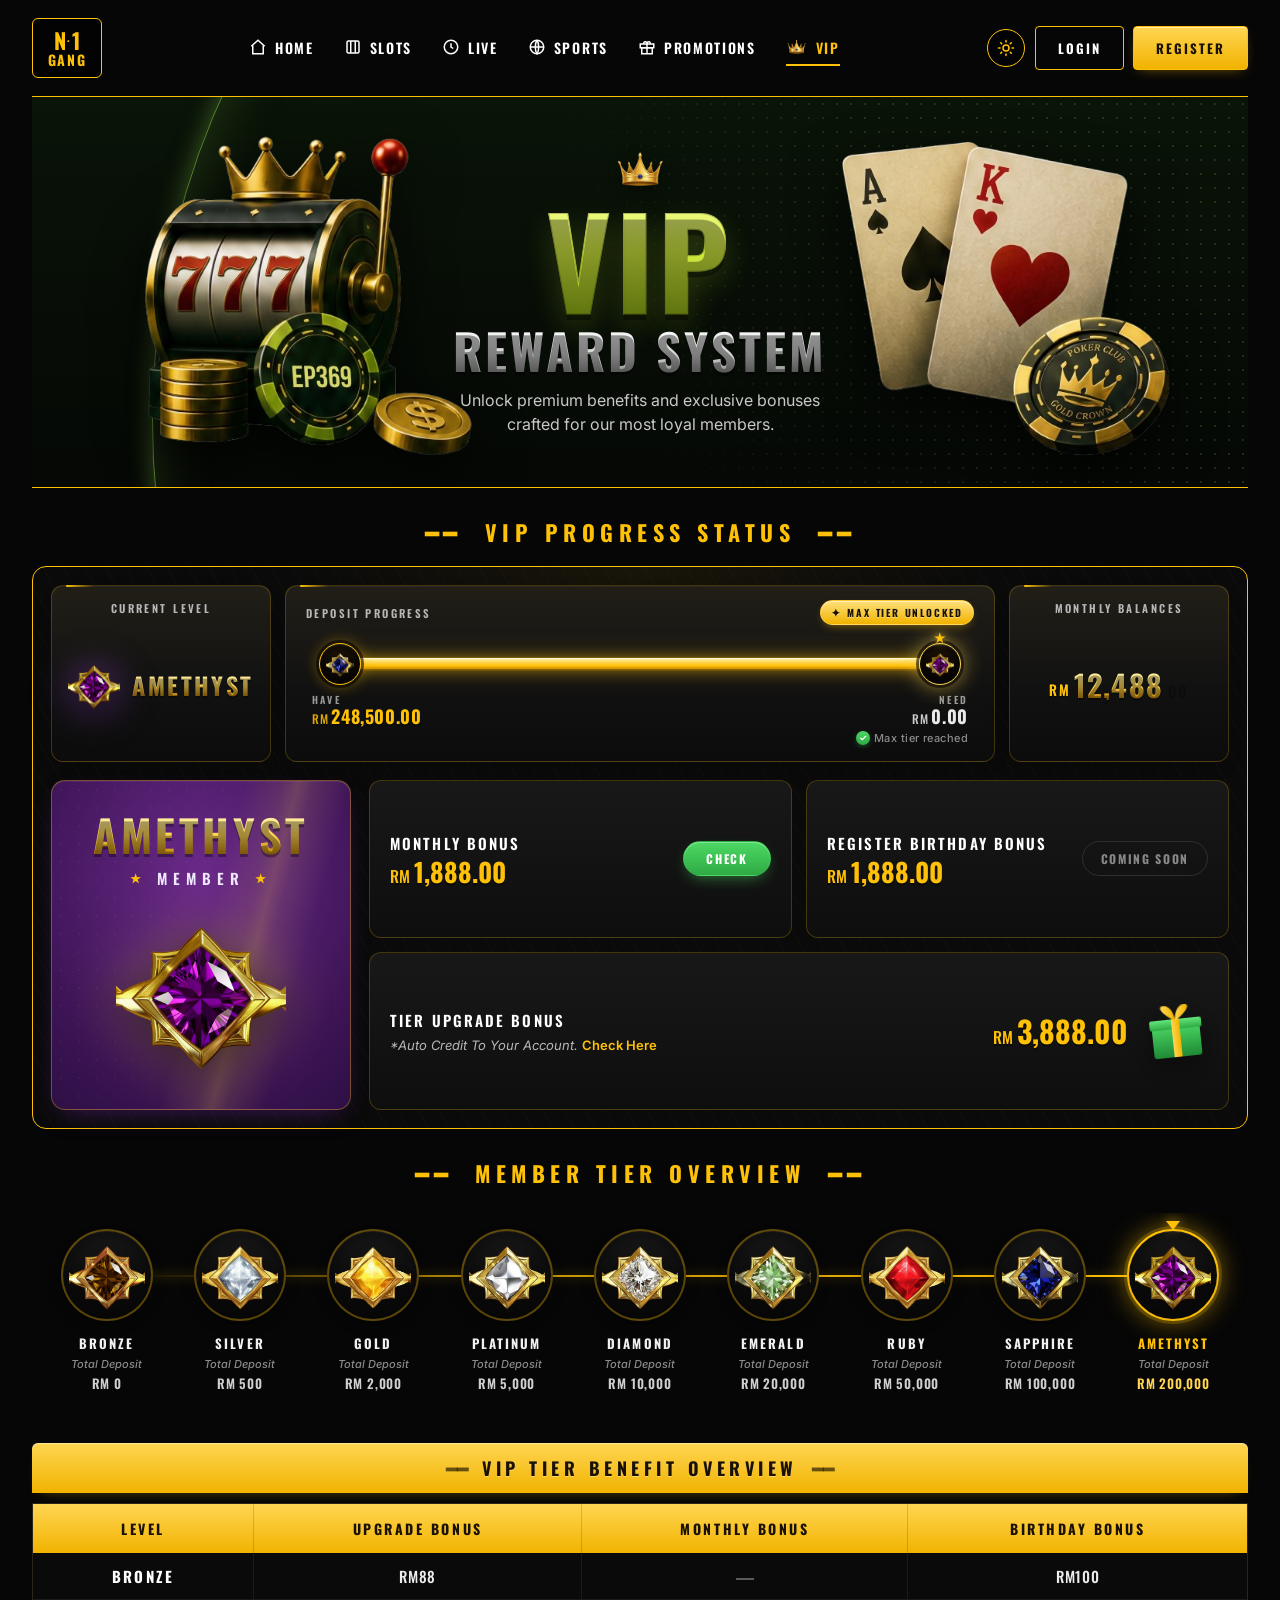
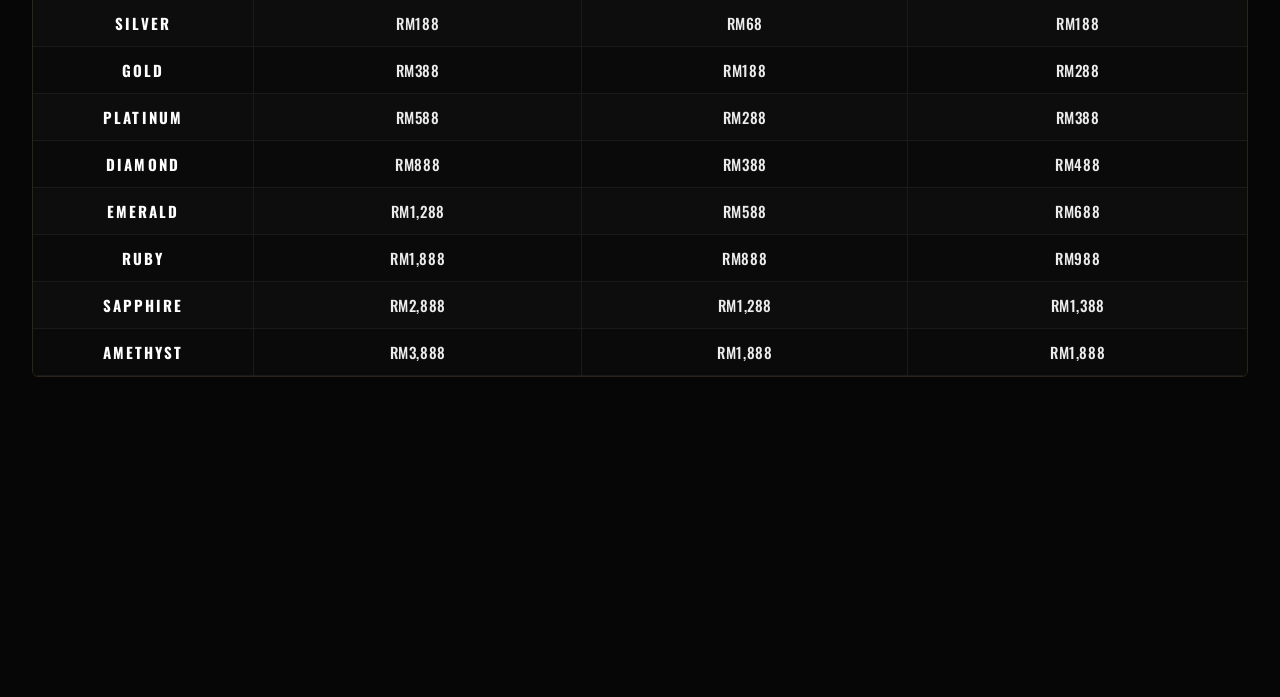
==== commit 77ada685: "Add VIP Reward Floating Button with glowing animation and updated styles" ====
--- a/vip reward/VIP Reward v2.html
+++ b/vip reward/VIP Reward v2.html
@@ -125,11 +125,11 @@
           </div>
           <div class="progress-amounts">
             <div class="amount-block">
-              <span class="amount-label">You have</span>
+              <span class="amount-label">Have</span>
               <span class="amount-now"><span class="amount-rm">RM</span>248,500.00</span>
             </div>
             <div class="amount-block amount-block-right">
-              <span class="amount-label">You need</span>
+              <span class="amount-label">Need</span>
               <span class="amount-goal"><span class="amount-rm">RM</span>0.00</span>
               <span class="amount-hint"><span class="amount-check">✓</span> Max tier reached</span>
             </div>
